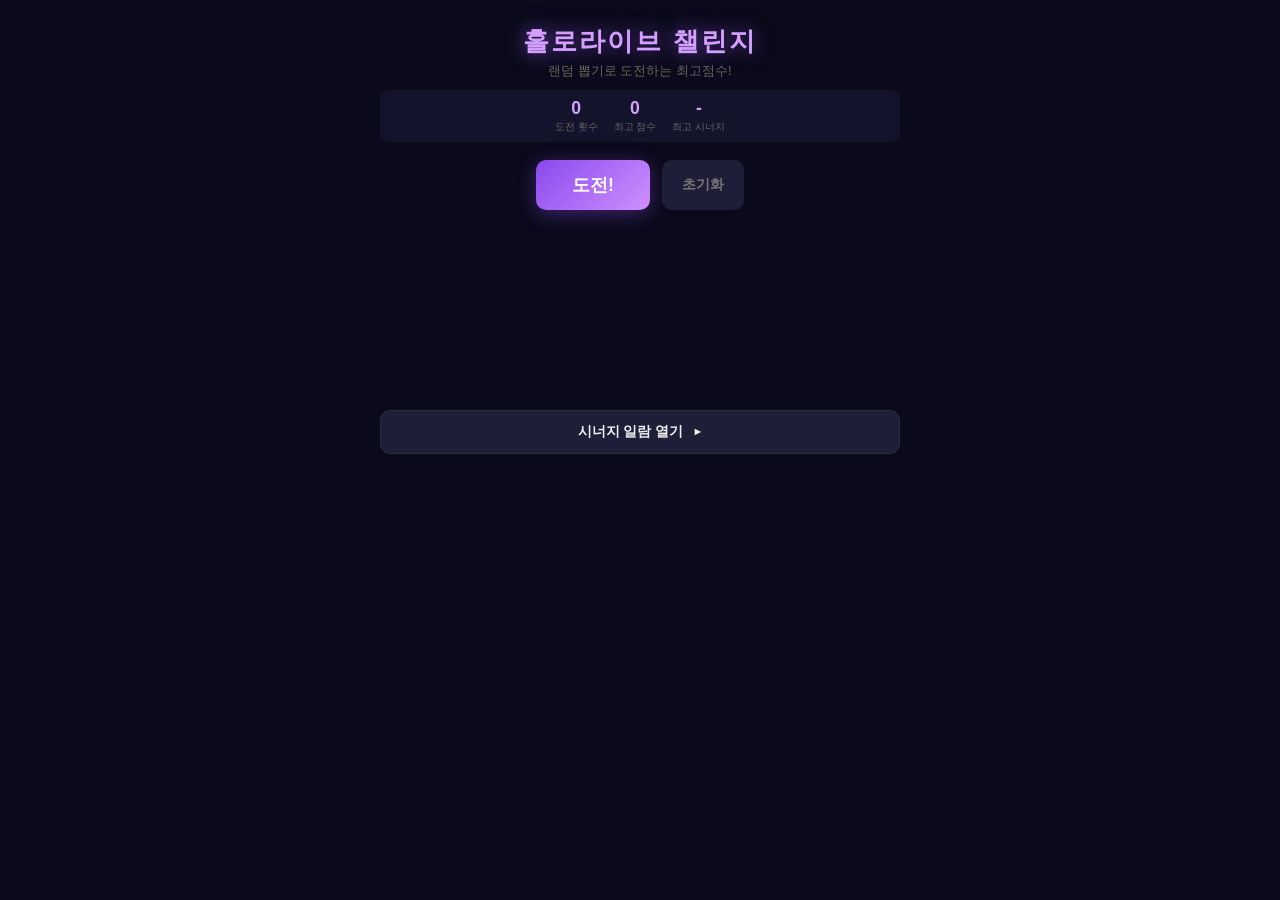
==== index.html @ f7a04aa8 "index.html 업데이트" ====
<!DOCTYPE html>
<html lang="ko">
<head>
  <meta charset="UTF-8">
  <meta name="viewport" content="width=device-width, initial-scale=1.0">
  <title>홀로라이브 챌린지</title>
  <style>
    :root {
      --bg: #0a0a1a;
      --panel: #13132b;
      --accent: #7b5ea7;
      --gold: #ffd700;
      --text: #eee;
      --gen0: #ffd700;
      --gen1: #ff6b9d;
      --gamers: #5dcc6a;
      --gen2: #66ccff;
      --gen3: #cc99ff;
      --gen4: #ffaa44;
      --gen5: #87ceeb;
      --gen6: #ff6b9d;
      --regloss: #4dd9ff;
      --flowglow: #ffaa33;
      
      /* EN 테마 컬러 */
      --en_myth: #a0a0d0;
      --en_promise: #f0e68c;
      --en_advent: #9370db;
      --en_justice: #ff7f50;

      /* ID 테마 컬러 */
      --id_gen1: #ff4d4d;
      --id_gen2: #4da6ff;
      --id_gen3: #4dff4d;
    }

    * {
      box-sizing: border-box;
      margin: 0;
      padding: 0;
    }

    body {
      background: var(--bg);
      color: var(--text);
      font-family: 'Segoe UI', sans-serif;
      min-height: 100vh;
      display: flex;
      flex-direction: column;
      align-items: center;
      padding: 0 0 40px;
    }

    header {
      width: 100%;
      max-width: 520px;
      text-align: center;
      padding: 24px 16px 10px;
    }

    header h1 {
      font-size: 1.6rem;
      color: #d4a0ff;
      text-shadow: 0 0 20px #a05fff99;
      letter-spacing: 2px;
    }

    header p {
      font-size: 0.8rem;
      color: #666;
      margin-top: 4px;
    }

    .record-bar {
      display: flex;
      gap: 16px;
      justify-content: center;
      flex-wrap: wrap;
      padding: 8px 16px;
      background: var(--panel);
      border-radius: 10px;
      margin: 0 16px 18px;
      width: 100%;
      max-width: 520px;
    }

    .rec { text-align: center; }
    .rec .v { font-size: 1.1rem; font-weight: 700; color: #d4a0ff; }
    .rec .l { font-size: 0.65rem; color: #666; margin-top: 1px; }

    .btn-area {
      display: flex;
      gap: 12px;
      margin-bottom: 20px;
    }

    button {
      border: none;
      border-radius: 10px;
      cursor: pointer;
      font-weight: 700;
      transition: filter 0.15s, transform 0.1s;
    }

    button:hover { filter: brightness(1.2); }
    button:active { transform: scale(0.96); }

    .btn-challenge {
      background: linear-gradient(135deg, #8a4aee, #d090ff);
      color: #fff;
      font-size: 1.1rem;
      padding: 13px 36px;
      box-shadow: 0 4px 20px #8a4aee66;
    }

    .btn-reset {
      background: #1e1e38;
      color: #777;
      font-size: 0.85rem;
      padding: 13px 20px;
    }

    .btn-challenge:disabled { filter: grayscale(0.6); cursor: not-allowed; }

    #cards {
      display: flex;
      gap: 10px;
      justify-content: center;
      flex-wrap: wrap;
      min-height: 160px;
      margin: 0 12px 20px;
      width: 100%;
      max-width: 520px;
    }

    .card {
      width: 88px;
      border-radius: 12px;
      overflow: hidden;
      text-align: center;
      background: var(--panel);
      border: 2px solid #2a2a4a;
      animation: popIn 0.3s cubic-bezier(0.34, 1.56, 0.64, 1) both;
    }

    @keyframes popIn {
      from { transform: scale(0.3) rotate(-15deg); opacity: 0; }
      to { transform: scale(1); opacity: 1; }
    }

    .card .c-rar {
      font-size: 0.55rem;
      font-weight: 700;
      padding: 4px 0 0;
      letter-spacing: 1px;
    }

    .card .c-icon {
      font-size: 2.4rem;
      padding: 6px 0 2px;
      display: block;
    }

    .card .c-name {
      font-size: 0.58rem;
      padding: 2px 4px 8px;
      line-height: 1.3;
      color: #ccc;
      word-break: keep-all;
    }

    .c-grad {
      font-size: 0.48rem;
      color: #888;
      background: #222;
      border-radius: 3px;
      padding: 1px 4px;
      margin: 0 4px 2px;
      display: inline-block;
      letter-spacing: 0.5px;
    }

    .card.graduated { opacity: 0.75; filter: saturate(0.5); }

    /* 기수별 카드 색상 */
    .card.gen0 { border-color: #ffd700; background: #1e1400; box-shadow: 0 0 14px #ffd70055; }
    .card.gen0 .c-rar { color: var(--gen0); }
    .card.gen1 { border-color: #ff6b9d; }
    .card.gen1 .c-rar { color: var(--gen1); }
    .card.gamers { border-color: #5dcc6a; background: #0d1a0d; }
    .card.gamers .c-rar { color: var(--gamers); }
    .card.gen2 { border-color: #3a6a8a; }
    .card.gen2 .c-rar { color: var(--gen2); }
    .card.gen3 { border-color: #7a3aaa; background: #180d2a; }
    .card.gen3 .c-rar { color: var(--gen3); }
    .card.gen4 { border-color: #cc7722; }
    .card.gen4 .c-rar { color: var(--gen4); }
    .card.gen5 { border-color: #4488aa; }
    .card.gen5 .c-rar { color: var(--gen5); }
    .card.gen6 { border-color: #cc3366; background: #1a0010; box-shadow: 0 0 14px #cc336655; }
    .card.gen6 .c-rar { color: #ff80aa; }
    .card.regloss { border-color: #4dd9ff; background: #001a22; box-shadow: 0 0 14px #4dd9ff44; }
    .card.regloss .c-rar { color: var(--regloss); }
    .card.flowglow { border-color: #ffaa33; background: #1e1200; box-shadow: 0 0 14px #ffaa3344; }
    .card.flowglow .c-rar { color: var(--flowglow); }

    .card.en_myth { border-color: var(--en_myth); background: #151525; box-shadow: 0 0 14px #a0a0d044; }
    .card.en_myth .c-rar { color: var(--en_myth); }
    .card.en_promise { border-color: var(--en_promise); background: #202010; box-shadow: 0 0 14px #f0e68c44; }
    .card.en_promise .c-rar { color: var(--en_promise); }
    .card.en_advent { border-color: var(--en_advent); background: #1a0a2a; box-shadow: 0 0 14px #9370db44; }
    .card.en_advent .c-rar { color: var(--en_advent); }
    .card.en_justice { border-color: var(--en_justice); background: #2a1005; box-shadow: 0 0 14px #ff7f5044; }
    .card.en_justice .c-rar { color: var(--en_justice); }

    .card.id_gen1 { border-color: var(--id_gen1); background: #1a0505; box-shadow: 0 0 14px #ff4d4d44; }
    .card.id_gen1 .c-rar { color: var(--id_gen1); }
    .card.id_gen2 { border-color: var(--id_gen2); background: #05101a; box-shadow: 0 0 14px #4da6ff44; }
    .card.id_gen2 .c-rar { color: var(--id_gen2); }
    .card.id_gen3 { border-color: var(--id_gen3); background: #051a05; box-shadow: 0 0 14px #4dff4d44; }
    .card.id_gen3 .c-rar { color: var(--id_gen3); }

    #result-panel {
      width: 100%;
      max-width: 520px;
      margin: 0 12px 20px;
      display: none;
    }

    .score-box {
      background: var(--panel);
      border-radius: 12px;
      padding: 14px 20px;
      display: flex;
      align-items: center;
      justify-content: space-between;
      margin-bottom: 10px;
    }

    .score-box .s-left .s-label { font-size: 0.75rem; color: #888; }
    .score-box .s-left .s-val { font-size: 2rem; font-weight: 700; color: var(--gold); }
    .score-box .s-right { font-size: 0.8rem; color: #666; text-align: right; line-height: 1.6; }

    .syn-achieved { margin-bottom: 6px; }
    .syn-achieved-title { font-size: 0.72rem; color: #888; margin-bottom: 6px; padding-left: 2px; }
    
    .syn-chip {
      display: inline-flex;
      align-items: center;
      gap: 6px;
      background: linear-gradient(135deg, #2a1545, #0d2040);
      border: 1px solid #6a4a9a;
      border-radius: 8px;
      padding: 6px 12px;
      margin: 3px;
      font-size: 0.8rem;
      animation: fadeIn 0.4s ease both;
    }

    /* 티어별 칩 효과 추가 */
    .syn-chip.gold { border-color: var(--gold); box-shadow: 0 0 8px #ffd70033; }
    .syn-chip.region { border-color: #4dd9ff; background: linear-gradient(135deg, #0d2b40, #15456b); }
    
    .syn-chip.platinum {
      border-color: #e5e4e2;
      background: linear-gradient(135deg, #222, #444);
      box-shadow: 0 0 8px #e5e4e266;
      color: #fff;
    }
    
    .syn-chip.diamond {
      border-color: #00ffff;
      background: linear-gradient(135deg, #002244, #005577);
      box-shadow: 0 0 10px #00ffff88;
      color: #ccffff;
    }

    /* 🔥 잭팟 이펙트 (기수 완성 & 5인 유닛 전용) 🔥 */
    .syn-chip.jackpot { 
      background: linear-gradient(90deg, #ff0000, #ff7f00, #ffff00, #00ff00, #0000ff, #4b0082, #9400d3);
      background-size: 400% 400%;
      animation: rainbowGlow 2.5s linear infinite, popIn 0.5s cubic-bezier(0.34, 1.56, 0.64, 1);
      border: 2px solid #fff;
      color: #fff;
      font-weight: 900;
      box-shadow: 0 0 15px #ffffffaa, inset 0 0 10px #ffffffaa;
      text-shadow: 0 0 5px #000;
      transform: scale(1.05);
    }
    @keyframes rainbowGlow {
      0%{background-position:0% 50%}
      50%{background-position:100% 50%}
      100%{background-position:0% 50%}
    }

    /* 히든 시너지 이펙트 */
    .syn-chip.hidden { border-color: #ffffff; background: linear-gradient(135deg, #222, #555); box-shadow: 0 0 12px #ffffffaa; color: #fff; }
    
    .syn-chip .sc-pts { color: var(--gold); font-weight: 700; margin-left: 4px; }
    .syn-chip.hidden .sc-pts { color: #fff; text-shadow: 0 0 4px #fff; }
    .syn-chip.platinum .sc-pts { color: #e5e4e2; }
    .syn-chip.diamond .sc-pts { color: #00ffff; }
    .syn-chip.jackpot .sc-pts { color: #ffd700; text-shadow: 0 0 5px #000; }
    
    .syn-chip .sc-members { font-size: 0.75rem; letter-spacing: 2px; margin-left: 4px; border-left: 1px solid #ffffff44; padding-left: 8px;}

    .no-syn { font-size: 0.8rem; color: #555; padding: 10px 2px; font-style: italic; }

    #syn-table-section { width: 100%; max-width: 520px; margin: 0 12px; }
    
    .toggle-btn {
      display: flex;
      align-items: center;
      justify-content: center;
      gap: 8px;
      background: #1e1e38;
      color: #eee;
      padding: 12px 16px;
      border-radius: 10px;
      font-size: 0.85rem;
      font-weight: bold;
      cursor: pointer;
      margin: 0 auto 12px;
      width: 100%;
      border: 1px solid #2a2a4a;
      transition: all 0.2s;
      user-select: none;
    }
    .toggle-btn:hover { background: #2a2a4a; border-color: #4a4a6a; }
    .toggle-icon { font-size: 0.7rem; transition: transform 0.2s; }
    .toggle-icon.closed { transform: rotate(-90deg); }
    
    #syn-table {
      display: none;
      animation: fadeIn 0.3s ease;
    }

    .syn-row {
      display: flex;
      align-items: center;
      gap: 8px;
      background: var(--panel);
      border-radius: 8px;
      padding: 7px 10px;
      margin-bottom: 4px;
      border: 1px solid #1e1e38;
    }

    .syn-row .sr-name { flex: 1; font-size: 0.78rem; font-weight: 600; color: #c9a0ff; }
    .syn-row .sr-members { font-size: 0.65rem; color: #666; flex: 2; }
    .syn-row .sr-pts { font-size: 0.78rem; color: var(--gold); min-width: 50px; text-align: right; }
    .syn-row .sr-cnt { font-size: 0.65rem; color: #555; min-width: 30px; text-align: center; }
    .group-label { font-size: 0.68rem; color: #444; margin: 10px 0 4px; padding-left: 2px; }
  </style>
</head>
<body>

  <header>
    <h1>홀로라이브 챌린지</h1>
    <p>랜덤 뽑기로 도전하는 최고점수!</p>
  </header>

  <div class="record-bar">
    <div class="rec"><div class="v" id="try-count">0</div><div class="l">도전 횟수</div></div>
    <div class="rec"><div class="v" id="best-score">0</div><div class="l">최고 점수</div></div>
    <div class="rec"><div class="v" id="best-syn">-</div><div class="l">최고 시너지</div></div>
  </div>

  <div class="btn-area">
    <button class="btn-challenge" id="btn-challenge" onclick="doChallenge()">도전!</button>
    <button class="btn-reset" onclick="doReset()">초기화</button>
  </div>

  <div id="cards"></div>

  <div id="result-panel">
    <div class="score-box">
      <div class="s-left">
        <div class="s-label">이번 점수</div>
        <div class="s-val" id="cur-score">0</div>
      </div>
      <div class="s-right" id="score-comment"></div>
    </div>
    <div class="syn-achieved">
      <div class="syn-achieved-title">✨ 달성한 시너지</div>
      <div id="syn-chips"></div>
    </div>
  </div>

  <div id="syn-table-section">
    <div class="toggle-btn" onclick="toggleTable()">
      <span id="syn-toggle-text">시너지 일람 열기</span>
      <span class="toggle-icon closed" id="syn-toggle-icon">▼</span>
    </div>
    <div id="syn-table"></div>
  </div>

  <script>
    const TALENTS = [
      // JP 0
      { id: "sora", name_kr: "토키노 소라", gens: [0], active: true, icon: "🌟" },
      { id: "roboco", name_kr: "로보코", gens: [0], active: true, icon: "🤖" },
      { id: "azki", name_kr: "아즈키", gens: [0], active: true, icon: "🎵" },
      { id: "miko", name_kr: "사쿠라 미코", gens: [0], active: true, icon: "🌸" },
      { id: "suisei", name_kr: "호시마치 스이세이", gens: [0], active: true, icon: "☄️" },

      // JP 1
      { id: "mel", name_kr: "요조라 멜", gens: [1], active: true, graduated: true, icon: "🦇" },
      { id: "aki", name_kr: "아키 로젠탈", gens: [1], active: true, icon: "🌺" },
      { id: "haato", name_kr: "아카이 하아토", gens: [1], active: true, icon: "❤️" },
      { id: "fubuki", name_kr: "시라카미 후부키", gens: [1, "gamers"], active: true, icon: "🦊" },
      { id: "matsuri", name_kr: "나츠이로 마츠리", gens: [1], active: true, icon: "🎆" },

      // JP GAMERS
      { id: "mio", name_kr: "오오카미 미오", gens: ["gamers"], active: true, icon: "🐺" },
      { id: "okayu", name_kr: "네코마타 오카유", gens: ["gamers"], active: true, icon: "🐱" },
      { id: "korone", name_kr: "이누가미 코로네", gens: ["gamers"], active: true, icon: "🐶" },

      // JP 2
      { id: "aqua", name_kr: "미나토 아쿠아", gens: [2], active: true, graduated: true, icon: "💧" },
      { id: "shion", name_kr: "무라사키 시온", gens: [2], active: true, graduated: true, icon: "🔮" },
      { id: "ayame", name_kr: "나키리 아야메", gens: [2], active: true, icon: "👹" },
      { id: "choco", name_kr: "유즈키 초코", gens: [2], active: true, icon: "🍫" },
      { id: "subaru", name_kr: "오오조라 스바루", gens: [2], active: true, icon: "🦆" },

      // JP 3
      { id: "pekora", name_kr: "우사다 페코라", gens: [3], active: true, icon: "🐰" },
      { id: "flare", name_kr: "시라누이 플레어", gens: [3], active: true, icon: "🔥" },
      { id: "noel", name_kr: "시로가네 노엘", gens: [3], active: true, icon: "⚔️" },
      { id: "marine", name_kr: "호쇼 마린", gens: [3], active: true, icon: "⚓" },
      { id: "rushia", name_kr: "우루하 루시아", gens: [3], active: true, graduated: true, icon: "🦋" },

      // JP 4
      { id: "kanata", name_kr: "아마네 카나타", gens: [4], active: true, graduated: true, icon: "😇" },
      { id: "watame", name_kr: "츠노마키 와타메", gens: [4], active: true, icon: "🐑" },
      { id: "towa", name_kr: "토코야미 토와", gens: [4], active: true, icon: "😈" },
      { id: "luna", name_kr: "히메모리 루나", gens: [4], active: true, icon: "🌙" },
      { id: "coco", name_kr: "키류 코코", gens: [4], active: true, graduated: true, icon: "🐉" },

      // JP 5
      { id: "lamy", name_kr: "유키하나 라미", gens: [5], active: true, icon: "❄️" },
      { id: "nene", name_kr: "모모스즈 네네", gens: [5], active: true, icon: "🌸" },
      { id: "botan", name_kr: "시시로 보탄", gens: [5], active: true, icon: "🦁" },
      { id: "polka", name_kr: "오마루 폴카", gens: [5], active: true, icon: "🎪" },
      { id: "aloe", name_kr: "마노 알로에", gens: [5], active: true, graduated: true, icon: "👾" },

      // JP holoX
      { id: "laplus", name_kr: "라프라스 다크니스", gens: ["holoX"], active: true, icon: "⚡" },
      { id: "lui", name_kr: "타카네 루이", gens: ["holoX"], active: true, icon: "🦅" },
      { id: "koyori", name_kr: "하쿠이 코요리", gens: ["holoX"], active: true, icon: "🧪" },
      { id: "iroha", name_kr: "카자마 이로하", gens: ["holoX"], active: true, icon: "🌿" },
      { id: "chloe", name_kr: "사카마타 클로에", gens: ["holoX"], active: true, graduated: true, icon: "🦭" },

      // DEV_IS Regloss
      { id: "ao", name_kr: "히오도시 아오", gens: ["regloss"], active: true, graduated: true, icon: "🖊️" },
      { id: "kanade", name_kr: "오토노세 카나데", gens: ["regloss"], active: true, icon: "🎹" },
      { id: "ririka", name_kr: "이치조 리리카", gens: ["regloss"], active: true, icon: "🌆" },
      { id: "raden", name_kr: "주우후테이 라덴", gens: ["regloss"], active: true, icon: "⛩️" },
      { id: "hajime", name_kr: "토도로키 하지메", gens: ["regloss"], active: true, icon: "⚡" },

      // DEV_IS FLOWGLOW
      { id: "riona", name_kr: "이사키 리오나", gens: ["flowglow"], active: true, icon: "🎤" },
      { id: "niko", name_kr: "코가네이 니코", gens: ["flowglow"], active: true, icon: "🐯" },
      { id: "su", name_kr: "미즈미야 스우", gens: ["flowglow"], active: true, icon: "🌀" },
      { id: "chihaya", name_kr: "린도 치하야", gens: ["flowglow"], active: true, icon: "🌸" },
      { id: "vivi", name_kr: "키키라라 비비", gens: ["flowglow"], active: true, icon: "✨" },

      // EN
      { id: "calli", name_kr: "모리 칼리오페", gens: ["en_myth"], active: true, icon: "💀" },
      { id: "kiara", name_kr: "타카나시 키아라", gens: ["en_myth"], active: true, icon: "🐔" },
      { id: "ina", name_kr: "니노마에 이나니스", gens: ["en_myth"], active: true, icon: "🐙" },
      { id: "gura", name_kr: "가우르 구라", gens: ["en_myth"], active: true, graduated: true, icon: "🦈" },
      { id: "amelia", name_kr: "왓슨 아멜리아", gens: ["en_myth"], active: true, graduated: true, icon: "🔎" },

      // EN PROMISE
      { id: "irys", name_kr: "아이리스", gens: ["en_promise"], active: true, icon: "💎" },
      { id: "sana", name_kr: "츠쿠모 사나", gens: ["en_promise"], active: true, graduated: true, icon: "🪐" },
      { id: "fauna", name_kr: "세레스 파우나", gens: ["en_promise"], active: true, graduated: true, icon: "🌿" },
      { id: "kronii", name_kr: "오로 크로니", gens: ["en_promise"], active: true, icon: "⏳" },
      { id: "mumei", name_kr: "나나시 무메이", gens: ["en_promise"], active: true, graduated: true, icon: "🪶" },
      { id: "baelz", name_kr: "하코스 벨즈", gens: ["en_promise"], active: true, icon: "🎲" },

      // EN ADVENT
      { id: "shiori", name_kr: "시오리 노벨라", gens: ["en_advent"], active: true, icon: "👁️" },
      { id: "bijou", name_kr: "코세키 비쥬", gens: ["en_advent"], active: true, icon: "🗿" },
      { id: "nerissa", name_kr: "네리사 레이븐크로프트", gens: ["en_advent"], active: true, icon: "🎼" },
      { id: "fuwawa", name_kr: "후와와 어비스가드", gens: ["en_advent"], active: true, icon: "🩵" },
      { id: "mococo", name_kr: "모코코 어비스가드", gens: ["en_advent"], active: true, icon: "🩷" },

      // EN JUSTICE
      { id: "elizabeth", name_kr: "엘리자베스 로즈", gens: ["en_justice"], active: true, icon: "🩸" },
      { id: "gigi", name_kr: "지지 무린", gens: ["en_justice"], active: true, icon: "👊" },
      { id: "cecilia", name_kr: "세실리아 이머그린", gens: ["en_justice"], active: true, icon: "🎻" },
      { id: "raora", name_kr: "라오라 판테라", gens: ["en_justice"], active: true, icon: "🐾" },

      // ID 
      { id: "risu", name_kr: "아윤다 리스", gens: ["id_gen1"], active: true, icon: "🐿️" },
      { id: "moona", name_kr: "무나 호시노바", gens: ["id_gen1"], active: true, icon: "🔮" },
      { id: "iofi", name_kr: "아이라니 이오피프틴", gens: ["id_gen1"], active: true, icon: "🎨" },
      { id: "ollie", name_kr: "쿠레이지 올리", gens: ["id_gen2"], active: true, icon: "🧟‍♀️" },
      { id: "anya", name_kr: "아냐 멜핏사", gens: ["id_gen2"], active: true, icon: "🍂" },
      { id: "reine", name_kr: "파볼리아 레이네", gens: ["id_gen2"], active: true, icon: "🦚" },
      { id: "zeta", name_kr: "베스티아 제타", gens: ["id_gen3"], active: true, icon: "🕵️‍♀️" },
      { id: "kaela", name_kr: "카엘라 코발스키아", gens: ["id_gen3"], active: true, icon: "🔨" },
      { id: "kobo", name_kr: "코보 카나에루", gens: ["id_gen3"], active: true, icon: "☔" }
    ];

    const SYNERGIES = [
      // 국가별 시너지 (Region) - 발동 확률이 높아 점수 하향
      { id: "syn_reg_jp", name: "JP의 결속", type: "region", required_region: "JP", count: 4, score: 200 },
      { id: "syn_reg_en", name: "EN의 모임", type: "region", required_region: "EN", count: 3, score: 300 },
      { id: "syn_reg_id", name: "ID의 유대", type: "region", required_region: "ID", count: 2, score: 300 },

      // JP 기수 시너지 (확률 비례 점수 대폭 상향)
      { id: "syn_gen0_3", name: "0기생 모임", type: "gen", required_gen: 0, count: 3, score: 1500 },
      { id: "syn_gen0_4", name: "0기생 집결", type: "gen", required_gen: 0, count: 4, score: 15000 },
      { id: "syn_gen0_5", name: "0기생 완성", type: "gen", required_gen: 0, count: 5, score: 999999, jackpot: true },
      { id: "syn_gen1_3", name: "1기생 모임", type: "gen", required_gen: 1, count: 3, score: 1500 },
      { id: "syn_gen1_4", name: "1기생 집결", type: "gen", required_gen: 1, count: 4, score: 15000 },
      { id: "syn_gen1_5", name: "1기생 완성", type: "gen", required_gen: 1, count: 5, score: 999999, jackpot: true },
      { id: "syn_gen2_3", name: "2기생 모임", type: "gen", required_gen: 2, count: 3, score: 1500 },
      { id: "syn_gen2_4", name: "2기생 집결", type: "gen", required_gen: 2, count: 4, score: 15000 },
      { id: "syn_gen2_5", name: "2기생 완성", type: "gen", required_gen: 2, count: 5, score: 999999, jackpot: true },
      { id: "syn_gen3_3", name: "Fantasy 모임", type: "gen", required_gen: 3, count: 3, score: 1500 },
      { id: "syn_gen3_4", name: "Fantasy 집결", type: "gen", required_gen: 3, count: 4, score: 15000 },
      { id: "syn_gen3_5", name: "Fantasy 완성", type: "gen", required_gen: 3, count: 5, score: 999999, jackpot: true },
      { id: "syn_gen4_3", name: "holoForce 모임", type: "gen", required_gen: 4, count: 3, score: 1500 },
      { id: "syn_gen4_4", name: "holoForce 집결", type: "gen", required_gen: 4, count: 4, score: 15000 },
      { id: "syn_gen4_5", name: "holoForce 완성", type: "gen", required_gen: 4, count: 5, score: 999999, jackpot: true },
      { id: "syn_gen5_3", name: "5기생 모임", type: "gen", required_gen: 5, count: 3, score: 1500 },
      { id: "syn_gen5_4", name: "5기생 집결", type: "gen", required_gen: 5, count: 4, score: 15000 },
      { id: "syn_gen5_5", name: "5기생 완성", type: "gen", required_gen: 5, count: 5, score: 999999, jackpot: true },
      { id: "syn_gen6_3", name: "holoX 모임", type: "gen", required_gen: "holoX", count: 3, score: 1500 },
      { id: "syn_gen6_4", name: "holoX 집결", type: "gen", required_gen: "holoX", count: 4, score: 15000 },
      { id: "syn_gen6_5", name: "holoX 완성", type: "gen", required_gen: "holoX", count: 5, score: 999999, jackpot: true },
      { id: "syn_gamers_3", name: "GAMERS 집결 🎮", type: "gen", required_gen: "gamers", count: 3, score: 2000 },
      { id: "syn_gamers_4", name: "GAMERS 완성 🎮", type: "gen", required_gen: "gamers", count: 4, score: 77777, jackpot: true },
      
      // DEV_IS 기수 시너지
      { id: "syn_regloss_3", name: "ReGLOSS 모임 🎹", type: "gen", required_gen: "regloss", count: 3, score: 1500 },
      { id: "syn_regloss_4", name: "ReGLOSS 집결 🎹", type: "gen", required_gen: "regloss", count: 4, score: 15000 },
      { id: "syn_regloss_5", name: "ReGLOSS 완성 🎹", type: "gen", required_gen: "regloss", count: 5, score: 999999, jackpot: true },
      { id: "syn_flowglow_3", name: "FLOWGLOW 모임 🎤", type: "gen", required_gen: "flowglow", count: 3, score: 1500 },
      { id: "syn_flowglow_4", name: "FLOWGLOW 집결 🎤", type: "gen", required_gen: "flowglow", count: 4, score: 15000 },
      { id: "syn_flowglow_5", name: "FLOWGLOW 완성 🎤", type: "gen", required_gen: "flowglow", count: 5, score: 999999, jackpot: true },

      // EN 기수 시너지
      { id: "syn_en_myth_3", name: "Myth 모임 🔎", type: "gen", required_gen: "en_myth", count: 3, score: 1500 },
      { id: "syn_en_myth_4", name: "Myth 집결 🔎", type: "gen", required_gen: "en_myth", count: 4, score: 15000 },
      { id: "syn_en_myth_5", name: "Myth 완성 🔎", type: "gen", required_gen: "en_myth", count: 5, score: 999999, jackpot: true },
      { id: "syn_en_promise_3", name: "Promise 모임 💎", type: "gen", required_gen: "en_promise", count: 3, score: 1500 },
      { id: "syn_en_promise_4", name: "Promise 집결 💎", type: "gen", required_gen: "en_promise", count: 4, score: 15000 },
      { id: "syn_en_promise_5", name: "Promise 완성 💎", type: "gen", required_gen: "en_promise", count: 5, score: 999999, jackpot: true },
      { id: "syn_en_advent_3", name: "Advent 모임 ⛓️", type: "gen", required_gen: "en_advent", count: 3, score: 1500 },
      { id: "syn_en_advent_4", name: "Advent 집결 ⛓️", type: "gen", required_gen: "en_advent", count: 4, score: 15000 },
      { id: "syn_en_advent_5", name: "Advent 완성 ⛓️", type: "gen", required_gen: "en_advent", count: 5, score: 999999, jackpot: true },
      { id: "syn_en_justice_3", name: "Justice 집결 ⚖️", type: "gen", required_gen: "en_justice", count: 3, score: 2000 },
      { id: "syn_en_justice_4", name: "Justice 완성 ⚖️", type: "gen", required_gen: "en_justice", count: 4, score: 77777, jackpot: true },

      // ID 기수 시너지
      { id: "syn_id_gen1", name: "Area 15 완성 👽", type: "gen", required_gen: "id_gen1", count: 3, score: 33333, jackpot: true },
      { id: "syn_id_gen2", name: "Holoro 완성 🦚", type: "gen", required_gen: "id_gen2", count: 3, score: 33333, jackpot: true },
      { id: "syn_id_gen3", name: "HoloH3ro 완성 ☔", type: "gen", required_gen: "id_gen3", count: 3, score: 33333, jackpot: true },

      // === 유닛 및 페어 시너지 ===
      
      // JP 페어 (2인)
      { id: "syn_소라로보", name: "소라로보 👾", type: "unit", req_members: ["sora", "roboco"], count: 2, score: 600 },
      { id: "syn_SorAZ", name: "SorAZ 🌟🎵", type: "unit", req_members: ["sora", "azki"], count: 2, score: 600 },
      { id: "syn_소라스이", name: "소라스이 🌟☄️", type: "unit", req_members: ["sora", "suisei"], count: 2, score: 650 },
      { id: "syn_미코멧", name: "미코멧 ☄️🌸", type: "unit", req_members: ["miko", "suisei"], count: 2, score: 700 },
      { id: "syn_금발트윈테일", name: "금발 트윈테일 🍎❤️", type: "unit", req_members: ["aki", "haato"], count: 2, score: 550 },
      { id: "syn_나츠이로후부키", name: "나츠이로 후부키 🎆🦊", type: "unit", req_members: ["matsuri", "fubuki"], count: 2, score: 600 },
      { id: "syn_오카코로", name: "오카코로 🐱🐶", type: "unit", req_members: ["okayu", "korone"], count: 2, score: 700 },
      { id: "syn_후부미오", name: "후부미오 🦊🐺", type: "unit", req_members: ["fubuki", "mio"], count: 2, score: 600 },
      { id: "syn_스바미오", name: "스바미오 🦆🐺", type: "unit", req_members: ["subaru", "mio"], count: 2, score: 600 },
      { id: "syn_아쿠시오", name: "아쿠시오 💧🔮", type: "unit", req_members: ["aqua", "shion"], count: 2, score: 650 },
      { id: "syn_페코마리", name: "페코마리 🐰⚓", type: "unit", req_members: ["pekora", "marine"], count: 2, score: 650 },
      { id: "syn_노에후레", name: "노에후레 ⚔️🔥", type: "unit", req_members: ["noel", "flare"], count: 2, score: 650 },
      { id: "syn_페코미코", name: "페코미코 🐰🌸", type: "unit", req_members: ["pekora", "miko"], count: 2, score: 600 },
      { id: "syn_카나코코", name: "카나코코 😇🐉", type: "unit", req_members: ["kanata", "coco"], count: 2, score: 700 },
      { id: "syn_토와스이", name: "토와스이 😈☄️", type: "unit", req_members: ["towa", "suisei"], count: 2, score: 600 },
      { id: "syn_이카로스", name: "이카로스 😈🦆", type: "unit", req_members: ["towa", "subaru"], count: 2, score: 600 },
      { id: "syn_시시라미", name: "시시라미 🦁❄️", type: "unit", req_members: ["botan", "lamy"], count: 2, score: 650 },
      { id: "syn_폴네네", name: "포네네 🎪🌸", type: "unit", req_members: ["polka", "nene"], count: 2, score: 600 },
      { id: "syn_야마다엄마", name: "총수와 엄마 ⚡🦅", type: "unit", req_members: ["laplus", "lui"], count: 2, score: 600 },
      { id: "syn_코요쿠로", name: "코요쿠로 🧪🦭", type: "unit", req_members: ["koyori", "chloe"], count: 2, score: 650 },
      { id: "syn_이로코요", name: "이로코요 🌿🧪", type: "unit", req_members: ["iroha", "koyori"], count: 2, score: 600 },
      { id: "syn_마리노에", name: "마리노에 ⚓⚔️", type: "unit", req_members: ["marine", "noel"], count: 2, score: 650 },
      { id: "syn_아야스바", name: "아야스바 👹🦆", type: "unit", req_members: ["ayame", "subaru"], count: 2, score: 600 },
      { id: "syn_와타보탄", name: "와타보탄 🐑🦁", type: "unit", req_members: ["watame", "botan"], count: 2, score: 650 },
      { id: "syn_시온마린", name: "시온마린 🔮⚓", type: "unit", req_members: ["shion", "marine"], count: 2, score: 600 },
      { id: "syn_카나라미", name: "카나라미 😇❄️", type: "unit", req_members: ["kanata", "lamy"], count: 2, score: 600 },
      { id: "syn_미코후레", name: "미코후레 🌸🔥", type: "unit", req_members: ["miko", "flare"], count: 2, score: 600 },
      { id: "syn_포루후레", name: "포루후레 🎪🔥", type: "unit", req_members: ["polka", "flare"], count: 2, score: 600 },
      { id: "syn_라프토와", name: "라프토와 ⚡😈", type: "unit", req_members: ["laplus", "towa"], count: 2, score: 650 },
      { id: "syn_루나마츠", name: "루나마츠 🌙🎆", type: "unit", req_members: ["luna", "matsuri"], count: 2, score: 600 },
      { id: "syn_카나루나", name: "카나루나 😇🌙", type: "unit", req_members: ["kanata", "luna"], count: 2, score: 600 },
      { id: "syn_토와쿠아", name: "토와쿠아 😈💧", type: "unit", req_members: ["towa", "aqua"], count: 2, score: 600 },
      { id: "syn_페코루시", name: "페코루시 🐰🦋", type: "unit", req_members: ["pekora", "rushia"], count: 2, score: 650 },
      { id: "syn_마리루시", name: "마리루시 ⚓🦋", type: "unit", req_members: ["marine", "rushia"], count: 2, score: 600 },
      { id: "syn_루이클로", name: "루이클로 🦅🦭", type: "unit", req_members: ["lui", "chloe"], count: 2, score: 600 },
      { id: "syn_야마이로", name: "야마이로 ⚡🌿", type: "unit", req_members: ["laplus", "iroha"], count: 2, score: 600 },
      { id: "syn_마리챠", name: "마리챠 ⚓❤️", type: "unit", req_members: ["marine", "haato"], count: 2, score: 650 },
      { id: "syn_스타마치", name: "스타마치 ☄️😇", type: "unit", req_members: ["suisei", "kanata"], count: 2, score: 650 },
      { id: "syn_스이코로", name: "스이코로 ☄️🐶", type: "unit", req_members: ["suisei", "korone"], count: 2, score: 600 },
      { id: "syn_아쿠스바", name: "아쿠스바 💧🦆", type: "unit", req_members: ["aqua", "subaru"], count: 2, score: 600 },
      { id: "syn_miKorone", name: "미코로네 🌸🐶", type: "unit", req_members: ["miko", "korone"], count: 2, score: 600 },
      { id: "syn_ChocoMel", name: "초코멜 🍫🦇", type: "unit", req_members: ["choco", "mel"], count: 2, score: 600 },
      { id: "syn_Festivaluna", name: "페스티발루나 🎆🌙", type: "unit", req_members: ["matsuri", "luna"], count: 2, score: 650 },
      { id: "syn_PeBot", name: "PEBOT 🐰🦁", type: "unit", req_members: ["pekora", "botan"], count: 2, score: 600 },
      { id: "syn_KanaTowa", name: "카나토와 😇😈", type: "unit", req_members: ["kanata", "towa"], count: 2, score: 600 },

      // DEV_IS (2인)
      { id: "syn_리리나데", name: "리리나데 🌆🎹", type: "unit", req_members: ["ririka", "kanade"], count: 2, score: 700 },
      { id: "syn_카나하지", name: "카나하지 🎹⚡", type: "unit", req_members: ["kanade", "hajime"], count: 2, score: 700 },
      { id: "syn_아오라덴", name: "아오라덴 🖊️⛩️", type: "unit", req_members: ["ao", "raden"], count: 2, score: 600 },
      { id: "syn_리오니코", name: "리오니코 🎤🐯", type: "unit", req_members: ["riona", "niko"], count: 2, score: 600 },
      { id: "syn_수비비", name: "스우비비 🌀✨", type: "unit", req_members: ["su", "vivi"], count: 2, score: 600 },
      { id: "syn_아오하지", name: "아오하지 🖊️⚡", type: "unit", req_members: ["ao", "hajime"], count: 2, score: 600 },

      // EN 및 크로스오버 페어 (2인)
      { id: "syn_타카모리", name: "타카모리 🐔💀", type: "unit", req_members: ["calli", "kiara"], count: 2, score: 650 },
      { id: "syn_아메사메", name: "아메사메 🔎🦈", type: "unit", req_members: ["amelia", "gura"], count: 2, score: 650 },
      { id: "syn_이나아메", name: "이나아메 🐙🔎", type: "unit", req_members: ["ina", "amelia"], count: 2, score: 600 },
      { id: "syn_BaeRyS", name: "BaeRyS 🎲💎", type: "unit", req_members: ["baelz", "irys"], count: 2, score: 650 },
      { id: "syn_크론메이", name: "크론메이 ⏳🪶", type: "unit", req_members: ["kronii", "mumei"], count: 2, score: 650 },
      { id: "syn_후와모코", name: "후와모코 🩵🩷", type: "unit", req_members: ["fuwawa", "mococo"], count: 2, score: 700 },
      { id: "syn_시오리사", name: "시오리사 👁️🎼", type: "unit", req_members: ["shiori", "nerissa"], count: 2, score: 600 },
      { id: "syn_비쥬리사", name: "비쥬리사 🗿🎼", type: "unit", req_members: ["bijou", "nerissa"], count: 2, score: 600 },
      { id: "syn_ERBGigi", name: "엘리자베스&지지 🩸👊", type: "unit", req_members: ["elizabeth", "gigi"], count: 2, score: 650 },
      { id: "syn_FauMei", name: "파우메이 🌿🪶", type: "unit", req_members: ["fauna", "mumei"], count: 2, score: 650 },
      { id: "syn_KroFauna", name: "크로파우 ⏳🌿", type: "unit", req_members: ["kronii", "fauna"], count: 2, score: 600 },
      { id: "syn_TimeTravelers", name: "시간여행자 🔎⏳", type: "unit", req_members: ["amelia", "kronii"], count: 2, score: 700 },
      { id: "syn_DeathSound", name: "죽음과 소리 💀🎼", type: "unit", req_members: ["calli", "nerissa"], count: 2, score: 650 },
      { id: "syn_BaeTowa", name: "카미오시 🎲😈", type: "unit", req_members: ["baelz", "towa"], count: 2, score: 700 },
      { id: "syn_CeciRao", name: "체치라오 🎻🐾", type: "unit", req_members: ["cecilia", "raora"], count: 2, score: 600 },
      { id: "syn_GigiRao", name: "지지라오 👊🐾", type: "unit", req_members: ["gigi", "raora"], count: 2, score: 600 },
      { id: "syn_SameTako", name: "사메타코 🦈🐙", type: "unit", req_members: ["gura", "ina"], count: 2, score: 600 },
      { id: "syn_BoneBros", name: "BoneBros 💀🪶", type: "unit", req_members: ["calli", "mumei"], count: 2, score: 650 },
      { id: "syn_GarlicShark", name: "마늘상어 🔮🦈", type: "unit", req_members: ["shion", "gura"], count: 2, score: 700 },
      { id: "syn_DeathComet", name: "DeathComet 💀☄️", type: "unit", req_members: ["calli", "suisei"], count: 2, score: 700 },
      { id: "syn_KoboJou", name: "돌과 물 🗿☔", type: "unit", req_members: ["bijou", "kobo"], count: 2, score: 650 },
      { id: "syn_하아코코", name: "EN 0기생 ❤️🐉", type: "unit", req_members: ["haato", "coco"], count: 2, score: 700 },
      { id: "syn_아키무나", name: "로제타이 🌺🔮", type: "unit", req_members: ["aki", "moona"], count: 2, score: 650 },
      { id: "syn_페코무나", name: "페코무나 🐰🔮", type: "unit", req_members: ["pekora", "moona"], count: 2, score: 750 },
      { id: "syn_코보키아라", name: "엄마와 딸 🐔☔", type: "unit", req_members: ["kiara", "kobo"], count: 2, score: 650 },

      // 다인큐/대형 유닛 (3인 이상) - 극악 확률 반영 점수 떡상
      { id: "syn_만지구미", name: "만지구미 💧🔮👹", type: "unit", req_members: ["aqua", "shion", "ayame"], count: 3, score: 5000 },
      { id: "syn_Startend", name: "Startend ☄️💧😈", type: "unit", req_members: ["suisei", "aqua", "towa"], count: 3, score: 5000 },
      { id: "syn_아야후부미", name: "아야후부미 👹🦊🐺", type: "unit", req_members: ["ayame", "fubuki", "mio"], count: 3, score: 5000 },
      { id: "syn_스바초코루나", name: "스바초코루나 🦆🍫🌙", type: "unit", req_members: ["subaru", "choco", "luna"], count: 3, score: 5000 },
      { id: "syn_바카타레", name: "바카타레 공도 🦊🔥🐑", type: "unit", req_members: ["fubuki", "flare", "watame"], count: 3, score: 5000 },
      { id: "syn_NegiU", name: "NEGI☆U 💧🦆🌸", type: "unit", req_members: ["aqua", "subaru", "nene"], count: 3, score: 5000 },
      { id: "syn_FubuMikoMet", name: "후부미코멧 🦊🌸☄️", type: "unit", req_members: ["fubuki", "miko", "suisei"], count: 3, score: 5000 },
      { id: "syn_MioMikoSuba", name: "미오미코스바 🐺🌸🦆", type: "unit", req_members: ["mio", "miko", "subaru"], count: 3, score: 5000 },
      { id: "syn_CHADCAST", name: "CHADCAST 💀💎🎲", type: "unit", req_members: ["calli", "irys", "baelz"], count: 3, score: 5000 },
      { id: "syn_Doggos", name: "멍멍이 연합 🐶🩵🩷", type: "unit", req_members: ["korone", "fuwawa", "mococo"], count: 3, score: 5000 },
      
      { id: "syn_FAMS", name: "FAMS 🦊👹🐺🦆", type: "unit", req_members: ["fubuki", "ayame", "mio", "subaru"], count: 4, score: 50000 },
      { id: "syn_SubaChocoLunaTan", name: "스바초코루나탄 🦆🍫🌙🦁", type: "unit", req_members: ["subaru", "choco", "luna", "botan"], count: 4, score: 50000 },
      { id: "syn_UMISEA", name: "UMISEA 🌊", type: "unit", req_members: ["aqua", "marine", "ina", "gura", "chloe"], count: 4, score: 50000 },
      { id: "syn_SMOK", name: "SMOK 🦆🐺🐱🐶", type: "unit", req_members: ["subaru", "mio", "okayu", "korone"], count: 4, score: 50000 },
      { id: "syn_SNOT", name: "SNOT 🦈🍂🌿🪶", type: "unit", req_members: ["gura", "anya", "fauna", "mumei"], count: 4, score: 50000 },
      { id: "syn_네포라보", name: "네포라보 ❄️🌸🦁🎪", type: "unit", req_members: ["lamy", "nene", "botan", "polka"], count: 4, score: 50000 },

      { id: "syn_시라켄", name: "시라누이 건설 🎪☄️🔥🌸⚔️", type: "unit", req_members: ["flare", "polka", "miko", "suisei", "noel"], count: 5, score: 999999, jackpot: true },
      { id: "syn_Usaken", name: "우사다 건설 🐰🔮😈🦁😇", type: "unit", req_members: ["pekora", "moona", "towa", "botan", "kanata"], count: 5, score: 999999, jackpot: true },
      { id: "syn_Holotori", name: "홀로토리(Holotori) 🦆🐔🪶🦚🦅", type: "unit", req_members: ["subaru", "kiara", "mumei", "reine", "lui"], count: 5, score: 999999, jackpot: true }
    ];

    let tries = 0, bestScore = 0, bestSynName = '-';

    function getRegion(t) {
      const g = t.gens[0];
      if (typeof g === 'string' && g.startsWith('en_')) return 'EN';
      if (typeof g === 'string' && g.startsWith('id_')) return 'ID';
      return 'JP'; 
    }

    function genClass(t) {
      const g = t.gens[0];
      if (typeof g === 'string' && (g.startsWith('en_') || g.startsWith('id_'))) return g;
      if (g === 'gamers') return 'gamers';
      if (g === 'holoX') return 'gen6';
      if (g === 'regloss') return 'regloss';
      if (g === 'flowglow') return 'flowglow';
      return 'gen' + g;
    }

    function genLabel(t) {
      const g = t.gens[0];
      if (g === 'en_myth') return 'Myth';
      if (g === 'en_promise') return 'Promise';
      if (g === 'en_advent') return 'Advent';
      if (g === 'en_justice') return 'Justice';
      if (g === 'id_gen1') return 'ID 1기';
      if (g === 'id_gen2') return 'ID 2기';
      if (g === 'id_gen3') return 'ID 3기';
      if (g === 'gamers') return 'GAMERS';
      if (g === 'holoX') return 'holoX';
      if (g === 'regloss') return 'ReGLOSS';
      if (g === 'flowglow') return 'FLOWGLOW';
      return g + '기생';
    }

    function pickTalent(exclude) {
      const pool = TALENTS.filter(t => !exclude.has(t.id));
      return pool[Math.floor(Math.random() * pool.length)];
    }

    function calcSynergies(drawn) {
      const achieved = [];
      let total = 0;
      
      const genMatchMap = {};

      let jpCount = 0, enCount = 0, idCount = 0;
      const jpMembers = [], enMembers = [], idMembers = [];
      
      drawn.forEach(t => {
        const r = getRegion(t);
        if (r === 'JP') { jpCount++; jpMembers.push(t); }
        else if (r === 'EN') { enCount++; enMembers.push(t); }
        else if (r === 'ID') { idCount++; idMembers.push(t); }
      });

      // === 시너지 리스트 순회 ===
      for (const syn of SYNERGIES) {
        if (syn.type === 'region') {
          if (syn.required_region === 'JP' && jpCount >= syn.count) { 
            achieved.push({ syn, members: jpMembers }); total += syn.score; 
          }
          else if (syn.required_region === 'EN' && enCount >= syn.count) { 
            achieved.push({ syn, members: enMembers }); total += syn.score; 
          }
          else if (syn.required_region === 'ID' && idCount >= syn.count) { 
            achieved.push({ syn, members: idMembers }); total += syn.score; 
          }
        } else if (syn.type === 'gen') {
          const matchedMembers = drawn.filter(t => t.gens.includes(syn.required_gen));
          if (matchedMembers.length >= syn.count) {
            if (!genMatchMap[syn.required_gen] || genMatchMap[syn.required_gen].syn.count < syn.count) {
              genMatchMap[syn.required_gen] = { syn, members: matchedMembers };
            }
          }
        } else if (syn.type === 'unit') {
          const matchedMembers = drawn.filter(t => syn.req_members.includes(t.id));
          if (matchedMembers.length >= syn.count) {
            achieved.push({ syn, members: matchedMembers });
            total += syn.score;
          }
        }
      }
      
      // 기수 시너지 합산
      for (const key in genMatchMap) {
        achieved.push(genMatchMap[key]);
        total += genMatchMap[key].syn.score;
      }

      // === 히든 시너지 로직 추가 (졸업자 5명) ===
      const gradMembers = drawn.filter(t => t.graduated);
      if (gradMembers.length >= 5) {
        achieved.push({
          syn: { id: "syn_hidden_grad", name: "영원한 기억 ✨", type: "hidden", count: 4, score: 10000 },
          members: gradMembers
        });
        total += 44444;
      }
      
      return { achieved, total };
    }

    function doChallenge() {
      const btn = document.getElementById('btn-challenge');
      btn.disabled = true;

      const exclude = new Set();
      const drawn = [];
      
      for (let i = 0; i < 5; i++) {
        const t = pickTalent(exclude);
        exclude.add(t.id);
        drawn.push(t);
      }

      const { achieved, total } = calcSynergies(drawn);
      tries++;
      
      if (total > bestScore) {
        bestScore = total;
        bestSynName = achieved.length ? achieved.sort((a, b) => b.syn.score - a.syn.score)[0].syn.name : '없음';
      }

      const cardsEl = document.getElementById('cards');
      cardsEl.innerHTML = '';
      
      drawn.forEach((t, i) => {
        const d = document.createElement('div');
        const gradClass = t.graduated ? ' graduated' : '';
        d.className = `card ${genClass(t)}${gradClass}`;
        d.style.animationDelay = `${i * 80}ms`;
        const gradBadge = t.graduated ? `<div class="c-grad">졸업</div>` : '';
        d.innerHTML = `
          <div class="c-rar">${genLabel(t)}</div>
          <span class="c-icon">${t.icon}</span>
          <div class="c-name">${t.name_kr}</div>
          ${gradBadge}
        `;
        cardsEl.appendChild(d);
      });

      document.getElementById('result-panel').style.display = 'block';
      document.getElementById('cur-score').textContent = total.toLocaleString();

      const comments = [
        [0, '시너지 없음... 다시 도전!'],
        [500, '소소한 인연 발견! 🌱'],
        [1500, '오, 좋은 조합! ⭐'],
        [5000, '놀라운 시너지! 🌟'],
        [30000, '대박!! 전설의 조합!! 💫'],
        [100000, '🔥🔥 기적의 잭팟 달성!!! 🔥🔥']
      ];
      const msg = comments.slice().reverse().find(([min]) => total >= min)[1];
      
      document.getElementById('score-comment').innerHTML = `
        <span>${msg}</span><br>
        <span style="color:#555">최고: ${bestScore.toLocaleString()}</span>
      `;

      const chipsEl = document.getElementById('syn-chips');
      if (!achieved.length) {
        chipsEl.innerHTML = '<div class="no-syn">아쉽게도 이번엔 시너지가 없었어요.</div>';
      } else {
        chipsEl.innerHTML = achieved
          .sort((a, b) => b.syn.score - a.syn.score)
          .map((item, i) => {
            const s = item.syn;
            const m = item.members;
            
            // 칩 색상 및 스타일 결정
            let chipClass = '';
            if (s.jackpot) chipClass = 'jackpot';
            else if (s.type === 'region') chipClass = 'region';
            else if (s.type === 'hidden') chipClass = 'hidden'; 
            else if (s.score >= 30000) chipClass = 'diamond';
            else if (s.score >= 1500) chipClass = 'platinum';
            else if (s.score >= 700) chipClass = 'gold';

            // 발동시킨 멤버들의 이모지 렌더링
            const memberIcons = m.map(t => t.icon).join(''); 

            return `
              <span class="syn-chip ${chipClass}" style="animation-delay:${i * 60}ms">
                ${s.name} <span class="sc-pts">+${s.score.toLocaleString()}</span>
                <span class="sc-members">${memberIcons}</span>
              </span>
            `;
          }).join('');
      }

      document.getElementById('try-count').textContent = tries;
      document.getElementById('best-score').textContent = bestScore.toLocaleString();
      document.getElementById('best-syn').textContent = bestSynName;

      setTimeout(() => btn.disabled = false, 300);
      renderSynTable(achieved.map(item => item.syn.id));
    }

    function doReset() {
      tries = 0;
      bestScore = 0;
      bestSynName = '-';
      document.getElementById('cards').innerHTML = '';
      document.getElementById('result-panel').style.display = 'none';
      document.getElementById('try-count').textContent = '0';
      document.getElementById('best-score').textContent = '0';
      document.getElementById('best-syn').textContent = '-';
      renderSynTable([]);
    }

    let isTableOpen = false;
    function toggleTable() {
      isTableOpen = !isTableOpen;
      const table = document.getElementById('syn-table');
      const icon = document.getElementById('syn-toggle-icon');
      const text = document.getElementById('syn-toggle-text');

      if (isTableOpen) {
        table.style.display = 'block';
        icon.classList.remove('closed');
        text.textContent = '시너지 일람 닫기';
      } else {
        table.style.display = 'none';
        icon.classList.add('closed');
        text.textContent = '시너지 일람 열기';
      }
    }

    function renderSynTable(achievedIds) {
      const el = document.getElementById('syn-table');
      const regionSyns = SYNERGIES.filter(s => s.type === 'region');
      const unitSyns = SYNERGIES.filter(s => s.type === 'unit');
      const genSyns = SYNERGIES.filter(s => s.type === 'gen');
      
      const devisUnitSyns = unitSyns.filter(s => s.req_members.some(m => ['ao', 'kanade', 'ririka', 'raden', 'hajime', 'riona', 'niko', 'su', 'chihaya', 'vivi'].includes(m)));
      const otherUnitSyns = unitSyns.filter(s => !devisUnitSyns.includes(s));
      
      const jpGenSyns = genSyns.filter(s => typeof s.required_gen === 'number' || s.required_gen === 'gamers' || s.required_gen === 'holoX');
      const devisGenSyns = genSyns.filter(s => s.required_gen === 'regloss' || s.required_gen === 'flowglow');
      const enGenSyns = genSyns.filter(s => typeof s.required_gen === 'string' && s.required_gen.startsWith('en_'));
      const idGenSyns = genSyns.filter(s => typeof s.required_gen === 'string' && s.required_gen.startsWith('id_'));

      const makeRow = (s) => {
        const hit = achievedIds.includes(s.id);
        let members = '';
        
        if (s.type === 'unit') {
          members = s.req_members.map(id => {
            const t = TALENTS.find(x => x.id === id);
            return t ? t.icon + ' ' + t.name_kr : '';
          }).join(' · ');
        } else if (s.type === 'gen') {
          members = TALENTS.filter(t => t.gens.includes(s.required_gen)).map(t => t.icon + ' ' + t.name_kr).join(' · ');
        } else if (s.type === 'region') {
          if (s.required_region === 'JP') members = 'JP (DEV_IS 포함) 멤버 출현 시';
          if (s.required_region === 'EN') members = 'EN 소속 멤버 출현 시';
          if (s.required_region === 'ID') members = 'ID 소속 멤버 출현 시';
        }
          
        return `
          <div class="syn-row" style="${hit ? 'border-color:#ffd70088;background:#1e1400' : ''}">
            <div class="sr-name" style="${s.type === 'region' ? 'color:#4dd9ff;' : ''}">${hit ? '✅ ' : ''}${s.name}</div>
            <div class="sr-members" style="font-size: 0.55rem;">${members}</div>
            <div class="sr-cnt">${s.count}인</div>
            <div class="sr-pts">+${s.score.toLocaleString()}</div>
          </div>
        `;
      };

      el.innerHTML =
        `<div class="group-label">— 국가별 시너지 (Region) —</div>` +
        regionSyns.map(makeRow).join('') +
        `<div class="group-label">— 페어 / 유닛 시너지 —</div>` +
        otherUnitSyns.map(makeRow).join('') +
        devisUnitSyns.map(makeRow).join('') +
        `<div class="group-label">— JP 기수별 시너지 —</div>` +
        jpGenSyns.map(makeRow).join('') +
        `<div class="group-label">— EN 기수별 시너지 —</div>` +
        enGenSyns.map(makeRow).join('') +
        `<div class="group-label">— ID 기수별 시너지 —</div>` +
        idGenSyns.map(makeRow).join('') +
        `<div class="group-label">— DEV_IS 기수별 시너지 —</div>` +
        devisGenSyns.map(makeRow).join('');
    }

    renderSynTable([]);
  </script>
</body>
</html>
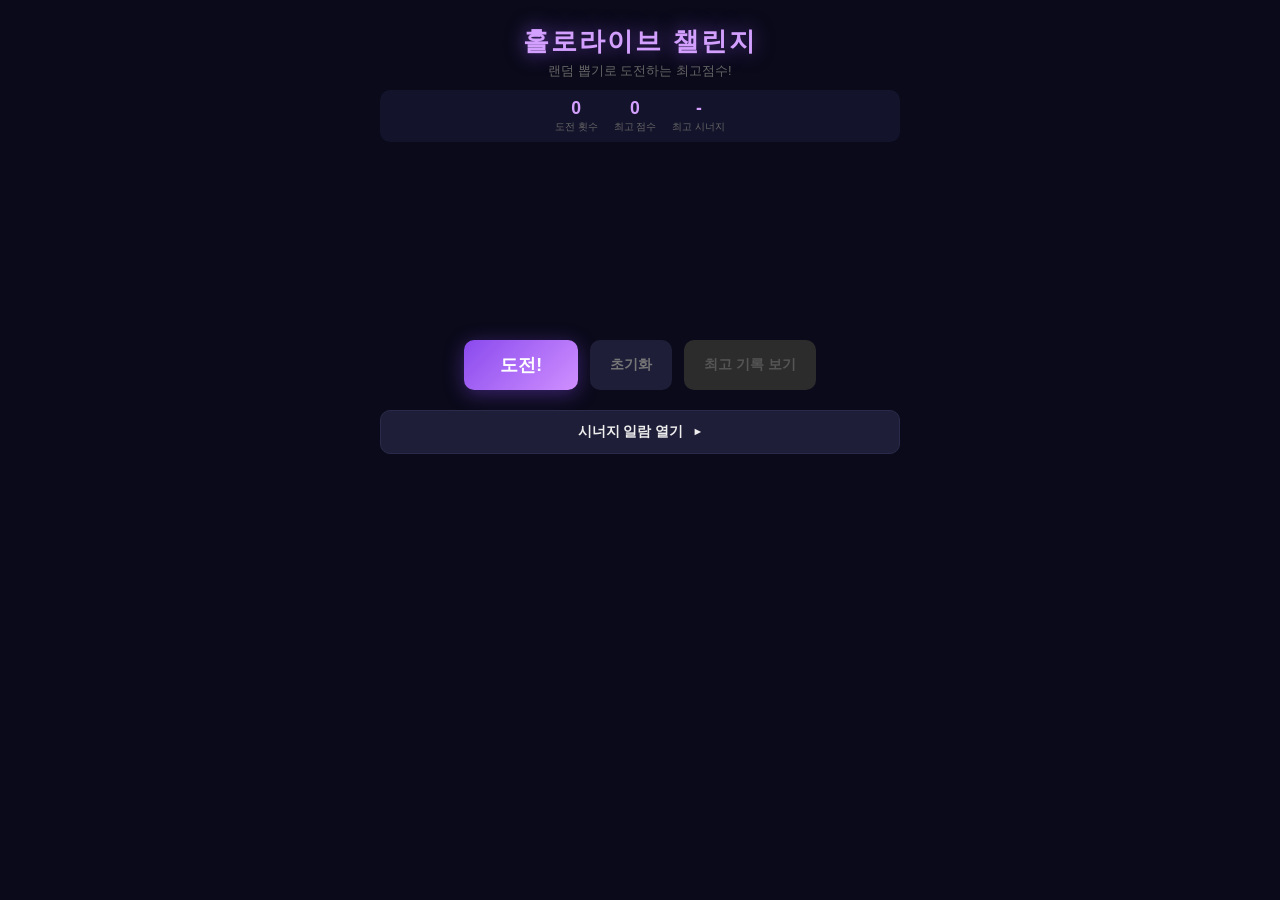
==== commit cb26cd22: "something change normalize some synergies score, add some score, change hidden" ====
--- a/index.html
+++ b/index.html
@@ -92,6 +92,8 @@
       display: flex;
       gap: 12px;
       margin-bottom: 20px;
+      flex-wrap: wrap;
+      justify-content: center;
     }
 
     button {
@@ -121,6 +123,18 @@
     }
 
     .btn-challenge:disabled { filter: grayscale(0.6); cursor: not-allowed; }
+
+    .btn-best {
+      background: #2a2a4a;
+      color: #ffd700;
+      font-size: 0.85rem;
+      padding: 13px 20px;
+    }
+    .btn-best:disabled {
+      color: #555;
+      cursor: not-allowed;
+      filter: grayscale(1);
+    }
 
     #cards {
       display: flex;
@@ -242,7 +256,7 @@
     .score-box .s-right { font-size: 0.8rem; color: #666; text-align: right; line-height: 1.6; }
 
     .syn-achieved { margin-bottom: 6px; }
-    .syn-achieved-title { font-size: 0.72rem; color: #888; margin-bottom: 6px; padding-left: 2px; }
+    .syn-achieved-title { font-size: 0.72rem; color: #888; margin-bottom: 6px; padding-left: 2px; text-align: left; }
     
     .syn-chip {
       display: inline-flex;
@@ -257,7 +271,6 @@
       animation: fadeIn 0.4s ease both;
     }
 
-    /* 티어별 칩 효과 추가 */
     .syn-chip.gold { border-color: var(--gold); box-shadow: 0 0 8px #ffd70033; }
     .syn-chip.region { border-color: #4dd9ff; background: linear-gradient(135deg, #0d2b40, #15456b); }
     
@@ -275,7 +288,6 @@
       color: #ccffff;
     }
 
-    /* 🔥 잭팟 이펙트 (기수 완성 & 5인 유닛 전용) 🔥 */
     .syn-chip.jackpot { 
       background: linear-gradient(90deg, #ff0000, #ff7f00, #ffff00, #00ff00, #0000ff, #4b0082, #9400d3);
       background-size: 400% 400%;
@@ -293,7 +305,6 @@
       100%{background-position:0% 50%}
     }
 
-    /* 히든 시너지 이펙트 */
     .syn-chip.hidden { border-color: #ffffff; background: linear-gradient(135deg, #222, #555); box-shadow: 0 0 12px #ffffffaa; color: #fff; }
     
     .syn-chip .sc-pts { color: var(--gold); font-weight: 700; margin-left: 4px; }
@@ -351,6 +362,69 @@
     .syn-row .sr-pts { font-size: 0.78rem; color: var(--gold); min-width: 50px; text-align: right; }
     .syn-row .sr-cnt { font-size: 0.65rem; color: #555; min-width: 30px; text-align: center; }
     .group-label { font-size: 0.68rem; color: #444; margin: 10px 0 4px; padding-left: 2px; }
+
+    #best-modal {
+      display: none;
+      position: fixed;
+      top: 0; left: 0; width: 100%; height: 100%;
+      background: rgba(0, 0, 0, 0.85);
+      z-index: 1000;
+      align-items: center;
+      justify-content: center;
+      animation: fadeIn 0.2s ease;
+    }
+    
+    .modal-content {
+      background: var(--bg);
+      border: 2px solid var(--accent);
+      border-radius: 16px;
+      padding: 24px;
+      text-align: center;
+      max-width: 520px;
+      width: 90%;
+      max-height: 90vh;      /* 모바일에서 팝업이 너무 커지는 것을 방지 */
+      overflow-y: auto;      /* 시너지가 많을 때 스크롤 가능하게 함 */
+      box-shadow: 0 0 30px rgba(123, 94, 167, 0.5);
+    }
+
+    .modal-title { 
+      font-size: 1.3rem; 
+      color: var(--gold); 
+      margin-bottom: 20px; 
+      font-weight: bold;
+    }
+
+    .modal-cards { 
+      display: flex; 
+      gap: 10px; 
+      justify-content: center; 
+      flex-wrap: wrap; 
+      margin-bottom: 20px; 
+    }
+
+    .btn-close { 
+      background: #333; 
+      color: #fff; 
+      padding: 10px 30px; 
+      border-radius: 8px; 
+      font-size: 1rem;
+      cursor: pointer;
+      border: none;
+      transition: filter 0.15s, transform 0.1s;
+      margin-top: 10px;
+    }
+    .btn-close:hover { filter: brightness(1.2); }
+    .btn-close:active { transform: scale(0.96); }
+
+    @keyframes fadeIn {
+      from { opacity: 0; }
+      to { opacity: 1; }
+    }
+    
+    /* 스크롤바 커스텀 (모달 내부) */
+    .modal-content::-webkit-scrollbar { width: 6px; }
+    .modal-content::-webkit-scrollbar-track { background: #13132b; border-radius: 10px; }
+    .modal-content::-webkit-scrollbar-thumb { background: #7b5ea7; border-radius: 10px; }
   </style>
 </head>
 <body>
@@ -366,12 +440,13 @@
     <div class="rec"><div class="v" id="best-syn">-</div><div class="l">최고 시너지</div></div>
   </div>
 
+  <div id="cards"></div>
+
   <div class="btn-area">
     <button class="btn-challenge" id="btn-challenge" onclick="doChallenge()">도전!</button>
     <button class="btn-reset" onclick="doReset()">초기화</button>
+    <button class="btn-best" id="btn-best" onclick="showBestRecord()" disabled>최고 기록 보기</button>
   </div>
-
-  <div id="cards"></div>
 
   <div id="result-panel">
     <div class="score-box">
@@ -395,6 +470,20 @@
     <div id="syn-table"></div>
   </div>
 
+  <div id="best-modal">
+    <div class="modal-content">
+      <div class="modal-title">🏆 최고 점수 조합 (<span id="modal-best-score">0</span>점)</div>
+      <div class="modal-cards" id="modal-cards"></div>
+      
+      <div class="syn-achieved" style="margin-bottom: 20px; text-align: center;">
+        <div class="syn-achieved-title" style="text-align: center;">✨ 당시 발동한 시너지</div>
+        <div id="modal-syn-chips"></div>
+      </div>
+
+      <button class="btn-close" onclick="closeBestRecord()">닫기</button>
+    </div>
+  </div>
+
   <script>
     const TALENTS = [
       // JP 0
@@ -506,12 +595,12 @@
     ];
 
     const SYNERGIES = [
-      // 국가별 시너지 (Region) - 발동 확률이 높아 점수 하향
+      // 국가별 시너지 (Region)
       { id: "syn_reg_jp", name: "JP의 결속", type: "region", required_region: "JP", count: 4, score: 200 },
       { id: "syn_reg_en", name: "EN의 모임", type: "region", required_region: "EN", count: 3, score: 300 },
       { id: "syn_reg_id", name: "ID의 유대", type: "region", required_region: "ID", count: 2, score: 300 },
 
-      // JP 기수 시너지 (확률 비례 점수 대폭 상향)
+      // JP 기수 시너지
       { id: "syn_gen0_3", name: "0기생 모임", type: "gen", required_gen: 0, count: 3, score: 1500 },
       { id: "syn_gen0_4", name: "0기생 집결", type: "gen", required_gen: 0, count: 4, score: 15000 },
       { id: "syn_gen0_5", name: "0기생 완성", type: "gen", required_gen: 0, count: 5, score: 999999, jackpot: true },
@@ -547,7 +636,7 @@
       // EN 기수 시너지
       { id: "syn_en_myth_3", name: "Myth 모임 🔎", type: "gen", required_gen: "en_myth", count: 3, score: 1500 },
       { id: "syn_en_myth_4", name: "Myth 집결 🔎", type: "gen", required_gen: "en_myth", count: 4, score: 15000 },
-      { id: "syn_en_myth_5", name: "Myth 완성 🔎", type: "gen", required_gen: "en_myth", count: 5, score: 999999, jackpot: true },
+      { id: "syn_en_myth_5", name: "Myth 완성 🔎", type: "gen", required_gen: "en_myth", count: 5, score: 77777, jackpot: true },
       { id: "syn_en_promise_3", name: "Promise 모임 💎", type: "gen", required_gen: "en_promise", count: 3, score: 1500 },
       { id: "syn_en_promise_4", name: "Promise 집결 💎", type: "gen", required_gen: "en_promise", count: 4, score: 15000 },
       { id: "syn_en_promise_5", name: "Promise 완성 💎", type: "gen", required_gen: "en_promise", count: 5, score: 999999, jackpot: true },
@@ -558,12 +647,11 @@
       { id: "syn_en_justice_4", name: "Justice 완성 ⚖️", type: "gen", required_gen: "en_justice", count: 4, score: 77777, jackpot: true },
 
       // ID 기수 시너지
-      { id: "syn_id_gen1", name: "Area 15 완성 👽", type: "gen", required_gen: "id_gen1", count: 3, score: 33333, jackpot: true },
-      { id: "syn_id_gen2", name: "Holoro 완성 🦚", type: "gen", required_gen: "id_gen2", count: 3, score: 33333, jackpot: true },
-      { id: "syn_id_gen3", name: "HoloH3ro 완성 ☔", type: "gen", required_gen: "id_gen3", count: 3, score: 33333, jackpot: true },
+      { id: "syn_id_gen1", name: "Area 15 완성 👽", type: "gen", required_gen: "id_gen1", count: 3, score: 11111, jackpot: true },
+      { id: "syn_id_gen2", name: "Holoro 완성 🦚", type: "gen", required_gen: "id_gen2", count: 3, score: 11111, jackpot: true },
+      { id: "syn_id_gen3", name: "HoloH3ro 완성 ☔", type: "gen", required_gen: "id_gen3", count: 3, score: 11111, jackpot: true },
 
       // === 유닛 및 페어 시너지 ===
-      
       // JP 페어 (2인)
       { id: "syn_소라로보", name: "소라로보 👾", type: "unit", req_members: ["sora", "roboco"], count: 2, score: 600 },
       { id: "syn_SorAZ", name: "SorAZ 🌟🎵", type: "unit", req_members: ["sora", "azki"], count: 2, score: 600 },
@@ -646,7 +734,8 @@
       { id: "syn_페코무나", name: "페코무나 🐰🔮", type: "unit", req_members: ["pekora", "moona"], count: 2, score: 750 },
       { id: "syn_코보키아라", name: "엄마와 딸 🐔☔", type: "unit", req_members: ["kiara", "kobo"], count: 2, score: 650 },
 
-      // 다인큐/대형 유닛 (3인 이상) - 극악 확률 반영 점수 떡상
+      // 다인큐/대형 유닛 (3인 이상)
+      { id: "syn_holokr", name: "HoloKR...?", type: "unit", req_members: ["kanade", "kronii", "ina"], count: 3, score: 5000 },
       { id: "syn_만지구미", name: "만지구미 💧🔮👹", type: "unit", req_members: ["aqua", "shion", "ayame"], count: 3, score: 5000 },
       { id: "syn_Startend", name: "Startend ☄️💧😈", type: "unit", req_members: ["suisei", "aqua", "towa"], count: 3, score: 5000 },
       { id: "syn_아야후부미", name: "아야후부미 👹🦊🐺", type: "unit", req_members: ["ayame", "fubuki", "mio"], count: 3, score: 5000 },
@@ -671,6 +760,8 @@
     ];
 
     let tries = 0, bestScore = 0, bestSynName = '-';
+    let bestDrawn = []; // 최고 기록의 멤버 조합을 저장할 배열
+    let bestAchieved = []; // 최고 기록의 달성 시너지를 저장할 배열 추가
 
     function getRegion(t) {
       const g = t.gens[0];
@@ -726,7 +817,6 @@
         else if (r === 'ID') { idCount++; idMembers.push(t); }
       });
 
-      // === 시너지 리스트 순회 ===
       for (const syn of SYNERGIES) {
         if (syn.type === 'region') {
           if (syn.required_region === 'JP' && jpCount >= syn.count) { 
@@ -754,20 +844,18 @@
         }
       }
       
-      // 기수 시너지 합산
       for (const key in genMatchMap) {
         achieved.push(genMatchMap[key]);
         total += genMatchMap[key].syn.score;
       }
 
-      // === 히든 시너지 로직 추가 (졸업자 5명) ===
       const gradMembers = drawn.filter(t => t.graduated);
       if (gradMembers.length >= 5) {
         achieved.push({
-          syn: { id: "syn_hidden_grad", name: "영원한 기억 ✨", type: "hidden", count: 4, score: 10000 },
+          syn: { id: "syn_hidden_grad", name: "영원한 기억 ✨", type: "hidden", count: 5, score: 20000 },
           members: gradMembers
         });
-        total += 44444;
+        total += 5000;
       }
       
       return { achieved, total };
@@ -789,9 +877,13 @@
       const { achieved, total } = calcSynergies(drawn);
       tries++;
       
+      // 최고 점수 갱신 시 데이터 저장 및 버튼 활성화
       if (total > bestScore) {
         bestScore = total;
         bestSynName = achieved.length ? achieved.sort((a, b) => b.syn.score - a.syn.score)[0].syn.name : '없음';
+        bestDrawn = [...drawn];
+        bestAchieved = [...achieved]; // 최고 시너지 달성 목록 저장
+        document.getElementById('btn-best').disabled = false;
       }
 
       const cardsEl = document.getElementById('cards');
@@ -840,7 +932,6 @@
             const s = item.syn;
             const m = item.members;
             
-            // 칩 색상 및 스타일 결정
             let chipClass = '';
             if (s.jackpot) chipClass = 'jackpot';
             else if (s.type === 'region') chipClass = 'region';
@@ -849,7 +940,6 @@
             else if (s.score >= 1500) chipClass = 'platinum';
             else if (s.score >= 700) chipClass = 'gold';
 
-            // 발동시킨 멤버들의 이모지 렌더링
             const memberIcons = m.map(t => t.icon).join(''); 
 
             return `
@@ -873,6 +963,10 @@
       tries = 0;
       bestScore = 0;
       bestSynName = '-';
+      bestDrawn = []; // 최고 기록 배열 초기화
+      bestAchieved = []; // 달성 시너지 배열도 초기화
+      document.getElementById('btn-best').disabled = true; // 최고 기록 버튼 비활성화
+
       document.getElementById('cards').innerHTML = '';
       document.getElementById('result-panel').style.display = 'none';
       document.getElementById('try-count').textContent = '0';
@@ -956,6 +1050,68 @@
         devisGenSyns.map(makeRow).join('');
     }
 
+    // 최고 기록 보기 모달 열기
+    function showBestRecord() {
+      if (bestDrawn.length === 0) return;
+      
+      const cardsEl = document.getElementById('modal-cards');
+      cardsEl.innerHTML = '';
+      
+      // 모달 내 캐릭터 카드 렌더링
+      bestDrawn.forEach((t) => {
+        const d = document.createElement('div');
+        const gradClass = t.graduated ? ' graduated' : '';
+        d.className = `card ${genClass(t)}${gradClass}`;
+        const gradBadge = t.graduated ? `<div class="c-grad">졸업</div>` : '';
+        d.innerHTML = `
+          <div class="c-rar">${genLabel(t)}</div>
+          <span class="c-icon">${t.icon}</span>
+          <div class="c-name">${t.name_kr}</div>
+          ${gradBadge}
+        `;
+        cardsEl.appendChild(d);
+      });
+
+      document.getElementById('modal-best-score').textContent = bestScore.toLocaleString();
+
+      // 모달 내 달성 시너지 칩 렌더링 추가
+      const modalChipsEl = document.getElementById('modal-syn-chips');
+      if (!bestAchieved.length) {
+        modalChipsEl.innerHTML = '<div class="no-syn">달성한 시너지가 없습니다.</div>';
+      } else {
+        modalChipsEl.innerHTML = bestAchieved
+          .sort((a, b) => b.syn.score - a.syn.score)
+          .map((item, i) => {
+            const s = item.syn;
+            const m = item.members;
+            
+            let chipClass = '';
+            if (s.jackpot) chipClass = 'jackpot';
+            else if (s.type === 'region') chipClass = 'region';
+            else if (s.type === 'hidden') chipClass = 'hidden'; 
+            else if (s.score >= 30000) chipClass = 'diamond';
+            else if (s.score >= 1500) chipClass = 'platinum';
+            else if (s.score >= 700) chipClass = 'gold';
+
+            const memberIcons = m.map(t => t.icon).join(''); 
+
+            return `
+              <span class="syn-chip ${chipClass}" style="animation-delay:${i * 60}ms">
+                ${s.name} <span class="sc-pts">+${s.score.toLocaleString()}</span>
+                <span class="sc-members">${memberIcons}</span>
+              </span>
+            `;
+          }).join('');
+      }
+
+      document.getElementById('best-modal').style.display = 'flex';
+    }
+
+    // 최고 기록 보기 모달 닫기
+    function closeBestRecord() {
+      document.getElementById('best-modal').style.display = 'none';
+    }
+
     renderSynTable([]);
   </script>
 </body>
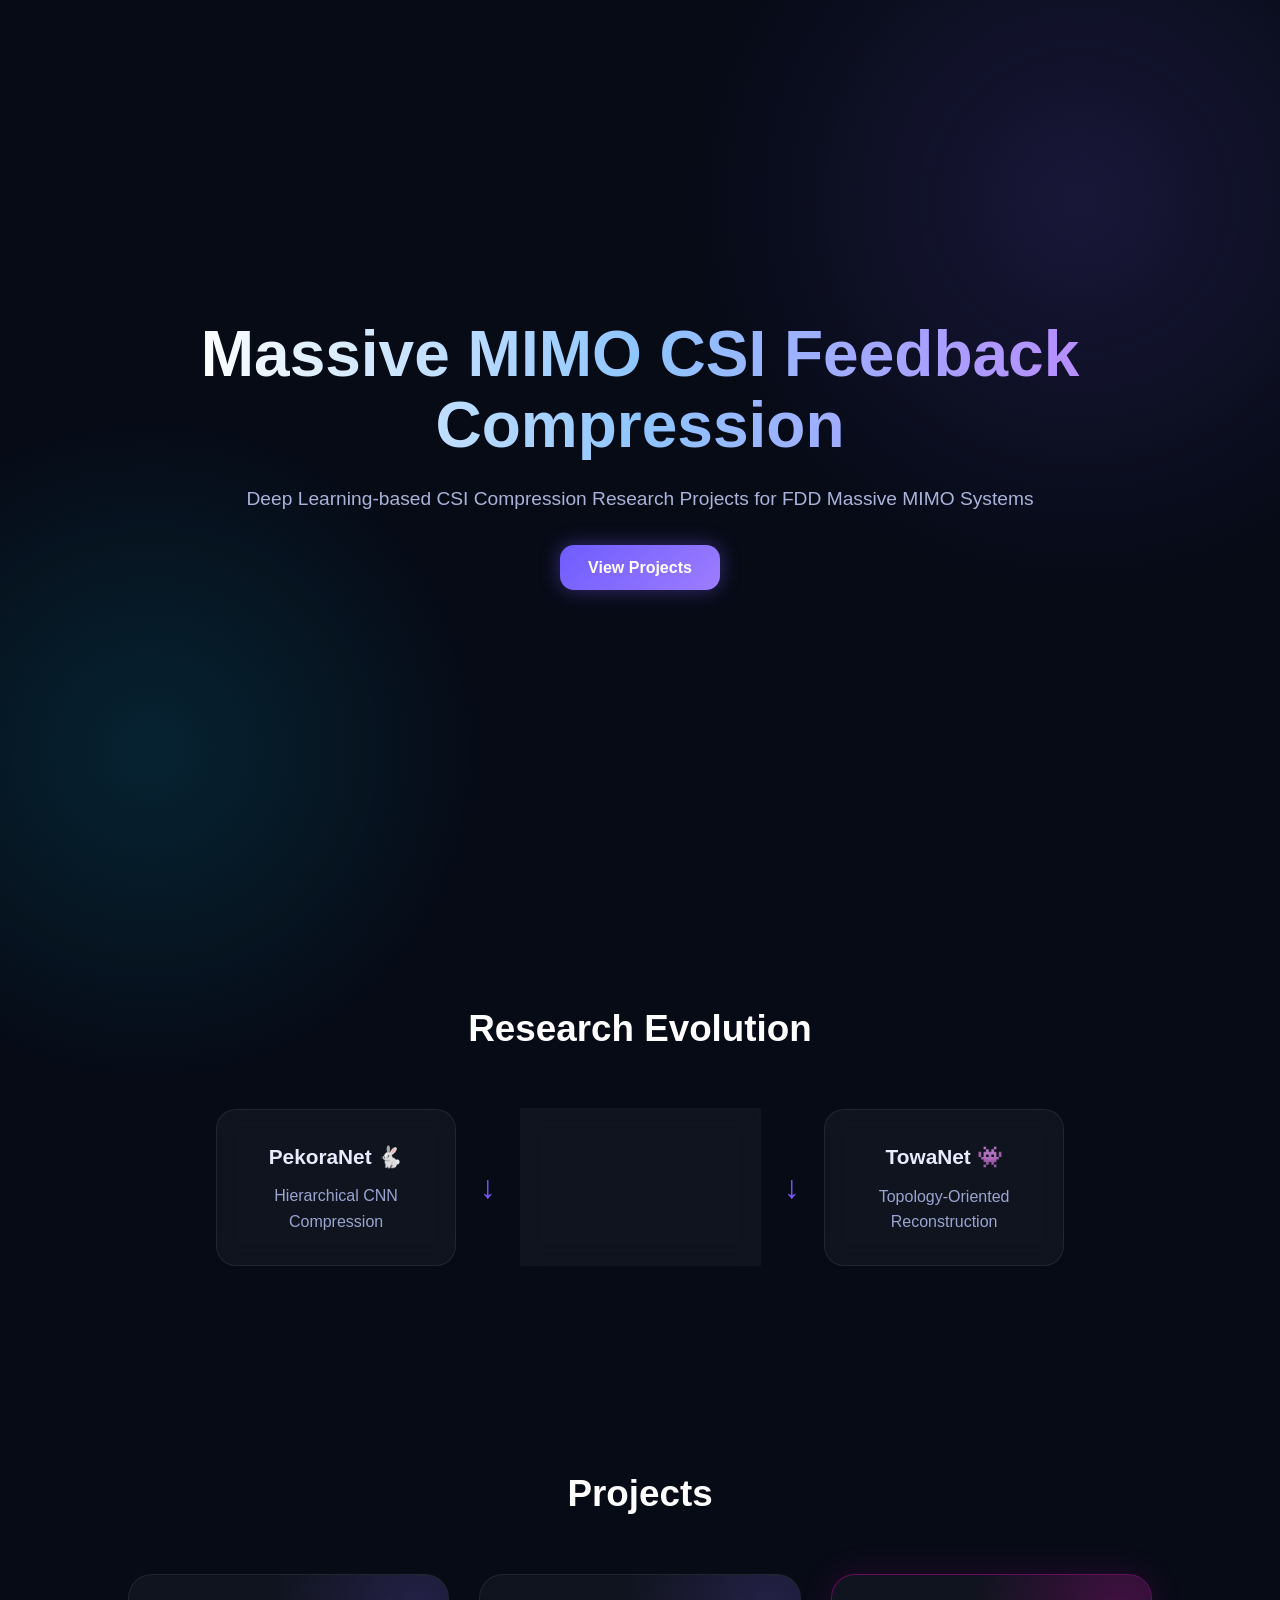
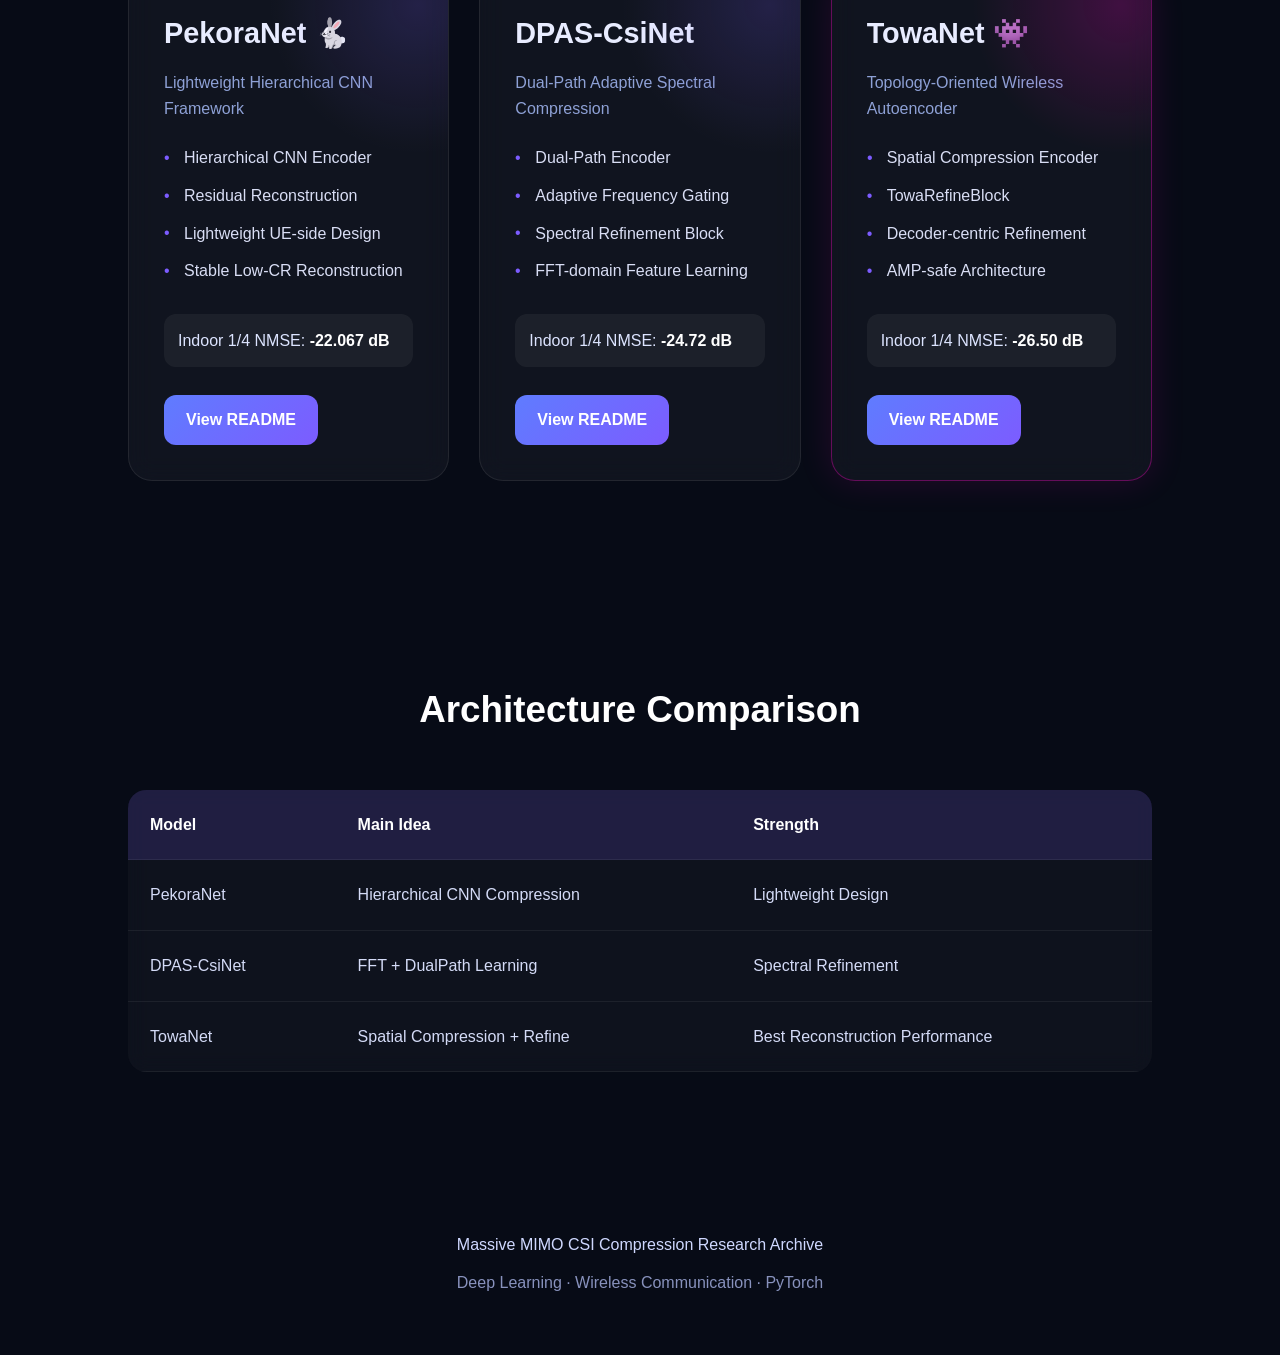
==== commit a9f81c17: "Add files via upload" ====
--- a/index.html
+++ b/index.html
@@ -1,1118 +1,211 @@
-<!DOCTYPE html>
-<html lang="ko">
-<head>
-  <meta charset="UTF-8">
-  <meta name="viewport" content="width=device-width, initial-scale=1.0">
-  <title>홀로라이브 챌린지</title>
-  <style>
-    :root {
-      --bg: #0a0a1a;
-      --panel: #13132b;
-      --accent: #7b5ea7;
-      --gold: #ffd700;
-      --text: #eee;
-      --gen0: #ffd700;
-      --gen1: #ff6b9d;
-      --gamers: #5dcc6a;
-      --gen2: #66ccff;
-      --gen3: #cc99ff;
-      --gen4: #ffaa44;
-      --gen5: #87ceeb;
-      --gen6: #ff6b9d;
-      --regloss: #4dd9ff;
-      --flowglow: #ffaa33;
-      
-      /* EN 테마 컬러 */
-      --en_myth: #a0a0d0;
-      --en_promise: #f0e68c;
-      --en_advent: #9370db;
-      --en_justice: #ff7f50;
-
-      /* ID 테마 컬러 */
-      --id_gen1: #ff4d4d;
-      --id_gen2: #4da6ff;
-      --id_gen3: #4dff4d;
-    }
-
-    * {
-      box-sizing: border-box;
-      margin: 0;
-      padding: 0;
-    }
-
-    body {
-      background: var(--bg);
-      color: var(--text);
-      font-family: 'Segoe UI', sans-serif;
-      min-height: 100vh;
-      display: flex;
-      flex-direction: column;
-      align-items: center;
-      padding: 0 0 40px;
-    }
-
-    header {
-      width: 100%;
-      max-width: 520px;
-      text-align: center;
-      padding: 24px 16px 10px;
-    }
-
-    header h1 {
-      font-size: 1.6rem;
-      color: #d4a0ff;
-      text-shadow: 0 0 20px #a05fff99;
-      letter-spacing: 2px;
-    }
-
-    header p {
-      font-size: 0.8rem;
-      color: #666;
-      margin-top: 4px;
-    }
-
-    .record-bar {
-      display: flex;
-      gap: 16px;
-      justify-content: center;
-      flex-wrap: wrap;
-      padding: 8px 16px;
-      background: var(--panel);
-      border-radius: 10px;
-      margin: 0 16px 18px;
-      width: 100%;
-      max-width: 520px;
-    }
-
-    .rec { text-align: center; }
-    .rec .v { font-size: 1.1rem; font-weight: 700; color: #d4a0ff; }
-    .rec .l { font-size: 0.65rem; color: #666; margin-top: 1px; }
-
-    .btn-area {
-      display: flex;
-      gap: 12px;
-      margin-bottom: 20px;
-      flex-wrap: wrap;
-      justify-content: center;
-    }
-
-    button {
-      border: none;
-      border-radius: 10px;
-      cursor: pointer;
-      font-weight: 700;
-      transition: filter 0.15s, transform 0.1s;
-    }
-
-    button:hover { filter: brightness(1.2); }
-    button:active { transform: scale(0.96); }
-
-    .btn-challenge {
-      background: linear-gradient(135deg, #8a4aee, #d090ff);
-      color: #fff;
-      font-size: 1.1rem;
-      padding: 13px 36px;
-      box-shadow: 0 4px 20px #8a4aee66;
-    }
-
-    .btn-reset {
-      background: #1e1e38;
-      color: #777;
-      font-size: 0.85rem;
-      padding: 13px 20px;
-    }
-
-    .btn-challenge:disabled { filter: grayscale(0.6); cursor: not-allowed; }
-
-    .btn-best {
-      background: #2a2a4a;
-      color: #ffd700;
-      font-size: 0.85rem;
-      padding: 13px 20px;
-    }
-    .btn-best:disabled {
-      color: #555;
-      cursor: not-allowed;
-      filter: grayscale(1);
-    }
-
-    #cards {
-      display: flex;
-      gap: 10px;
-      justify-content: center;
-      flex-wrap: wrap;
-      min-height: 160px;
-      margin: 0 12px 20px;
-      width: 100%;
-      max-width: 520px;
-    }
-
-    .card {
-      width: 88px;
-      border-radius: 12px;
-      overflow: hidden;
-      text-align: center;
-      background: var(--panel);
-      border: 2px solid #2a2a4a;
-      animation: popIn 0.3s cubic-bezier(0.34, 1.56, 0.64, 1) both;
-    }
-
-    @keyframes popIn {
-      from { transform: scale(0.3) rotate(-15deg); opacity: 0; }
-      to { transform: scale(1); opacity: 1; }
-    }
-
-    .card .c-rar {
-      font-size: 0.55rem;
-      font-weight: 700;
-      padding: 4px 0 0;
-      letter-spacing: 1px;
-    }
-
-    .card .c-icon {
-      font-size: 2.4rem;
-      padding: 6px 0 2px;
-      display: block;
-    }
-
-    .card .c-name {
-      font-size: 0.58rem;
-      padding: 2px 4px 8px;
-      line-height: 1.3;
-      color: #ccc;
-      word-break: keep-all;
-    }
-
-    .c-grad {
-      font-size: 0.48rem;
-      color: #888;
-      background: #222;
-      border-radius: 3px;
-      padding: 1px 4px;
-      margin: 0 4px 2px;
-      display: inline-block;
-      letter-spacing: 0.5px;
-    }
-
-    .card.graduated { opacity: 0.75; filter: saturate(0.5); }
-
-    /* 기수별 카드 색상 */
-    .card.gen0 { border-color: #ffd700; background: #1e1400; box-shadow: 0 0 14px #ffd70055; }
-    .card.gen0 .c-rar { color: var(--gen0); }
-    .card.gen1 { border-color: #ff6b9d; }
-    .card.gen1 .c-rar { color: var(--gen1); }
-    .card.gamers { border-color: #5dcc6a; background: #0d1a0d; }
-    .card.gamers .c-rar { color: var(--gamers); }
-    .card.gen2 { border-color: #3a6a8a; }
-    .card.gen2 .c-rar { color: var(--gen2); }
-    .card.gen3 { border-color: #7a3aaa; background: #180d2a; }
-    .card.gen3 .c-rar { color: var(--gen3); }
-    .card.gen4 { border-color: #cc7722; }
-    .card.gen4 .c-rar { color: var(--gen4); }
-    .card.gen5 { border-color: #4488aa; }
-    .card.gen5 .c-rar { color: var(--gen5); }
-    .card.gen6 { border-color: #cc3366; background: #1a0010; box-shadow: 0 0 14px #cc336655; }
-    .card.gen6 .c-rar { color: #ff80aa; }
-    .card.regloss { border-color: #4dd9ff; background: #001a22; box-shadow: 0 0 14px #4dd9ff44; }
-    .card.regloss .c-rar { color: var(--regloss); }
-    .card.flowglow { border-color: #ffaa33; background: #1e1200; box-shadow: 0 0 14px #ffaa3344; }
-    .card.flowglow .c-rar { color: var(--flowglow); }
-
-    .card.en_myth { border-color: var(--en_myth); background: #151525; box-shadow: 0 0 14px #a0a0d044; }
-    .card.en_myth .c-rar { color: var(--en_myth); }
-    .card.en_promise { border-color: var(--en_promise); background: #202010; box-shadow: 0 0 14px #f0e68c44; }
-    .card.en_promise .c-rar { color: var(--en_promise); }
-    .card.en_advent { border-color: var(--en_advent); background: #1a0a2a; box-shadow: 0 0 14px #9370db44; }
-    .card.en_advent .c-rar { color: var(--en_advent); }
-    .card.en_justice { border-color: var(--en_justice); background: #2a1005; box-shadow: 0 0 14px #ff7f5044; }
-    .card.en_justice .c-rar { color: var(--en_justice); }
-
-    .card.id_gen1 { border-color: var(--id_gen1); background: #1a0505; box-shadow: 0 0 14px #ff4d4d44; }
-    .card.id_gen1 .c-rar { color: var(--id_gen1); }
-    .card.id_gen2 { border-color: var(--id_gen2); background: #05101a; box-shadow: 0 0 14px #4da6ff44; }
-    .card.id_gen2 .c-rar { color: var(--id_gen2); }
-    .card.id_gen3 { border-color: var(--id_gen3); background: #051a05; box-shadow: 0 0 14px #4dff4d44; }
-    .card.id_gen3 .c-rar { color: var(--id_gen3); }
-
-    #result-panel {
-      width: 100%;
-      max-width: 520px;
-      margin: 0 12px 20px;
-      display: none;
-    }
-
-    .score-box {
-      background: var(--panel);
-      border-radius: 12px;
-      padding: 14px 20px;
-      display: flex;
-      align-items: center;
-      justify-content: space-between;
-      margin-bottom: 10px;
-    }
-
-    .score-box .s-left .s-label { font-size: 0.75rem; color: #888; }
-    .score-box .s-left .s-val { font-size: 2rem; font-weight: 700; color: var(--gold); }
-    .score-box .s-right { font-size: 0.8rem; color: #666; text-align: right; line-height: 1.6; }
-
-    .syn-achieved { margin-bottom: 6px; }
-    .syn-achieved-title { font-size: 0.72rem; color: #888; margin-bottom: 6px; padding-left: 2px; text-align: left; }
-    
-    .syn-chip {
-      display: inline-flex;
-      align-items: center;
-      gap: 6px;
-      background: linear-gradient(135deg, #2a1545, #0d2040);
-      border: 1px solid #6a4a9a;
-      border-radius: 8px;
-      padding: 6px 12px;
-      margin: 3px;
-      font-size: 0.8rem;
-      animation: fadeIn 0.4s ease both;
-    }
-
-    .syn-chip.gold { border-color: var(--gold); box-shadow: 0 0 8px #ffd70033; }
-    .syn-chip.region { border-color: #4dd9ff; background: linear-gradient(135deg, #0d2b40, #15456b); }
-    
-    .syn-chip.platinum {
-      border-color: #e5e4e2;
-      background: linear-gradient(135deg, #222, #444);
-      box-shadow: 0 0 8px #e5e4e266;
-      color: #fff;
-    }
-    
-    .syn-chip.diamond {
-      border-color: #00ffff;
-      background: linear-gradient(135deg, #002244, #005577);
-      box-shadow: 0 0 10px #00ffff88;
-      color: #ccffff;
-    }
-
-    .syn-chip.jackpot { 
-      background: linear-gradient(90deg, #ff0000, #ff7f00, #ffff00, #00ff00, #0000ff, #4b0082, #9400d3);
-      background-size: 400% 400%;
-      animation: rainbowGlow 2.5s linear infinite, popIn 0.5s cubic-bezier(0.34, 1.56, 0.64, 1);
-      border: 2px solid #fff;
-      color: #fff;
-      font-weight: 900;
-      box-shadow: 0 0 15px #ffffffaa, inset 0 0 10px #ffffffaa;
-      text-shadow: 0 0 5px #000;
-      transform: scale(1.05);
-    }
-    @keyframes rainbowGlow {
-      0%{background-position:0% 50%}
-      50%{background-position:100% 50%}
-      100%{background-position:0% 50%}
-    }
-
-    .syn-chip.hidden { border-color: #ffffff; background: linear-gradient(135deg, #222, #555); box-shadow: 0 0 12px #ffffffaa; color: #fff; }
-    
-    .syn-chip .sc-pts { color: var(--gold); font-weight: 700; margin-left: 4px; }
-    .syn-chip.hidden .sc-pts { color: #fff; text-shadow: 0 0 4px #fff; }
-    .syn-chip.platinum .sc-pts { color: #e5e4e2; }
-    .syn-chip.diamond .sc-pts { color: #00ffff; }
-    .syn-chip.jackpot .sc-pts { color: #ffd700; text-shadow: 0 0 5px #000; }
-    
-    .syn-chip .sc-members { font-size: 0.75rem; letter-spacing: 2px; margin-left: 4px; border-left: 1px solid #ffffff44; padding-left: 8px;}
-
-    .no-syn { font-size: 0.8rem; color: #555; padding: 10px 2px; font-style: italic; }
-
-    #syn-table-section { width: 100%; max-width: 520px; margin: 0 12px; }
-    
-    .toggle-btn {
-      display: flex;
-      align-items: center;
-      justify-content: center;
-      gap: 8px;
-      background: #1e1e38;
-      color: #eee;
-      padding: 12px 16px;
-      border-radius: 10px;
-      font-size: 0.85rem;
-      font-weight: bold;
-      cursor: pointer;
-      margin: 0 auto 12px;
-      width: 100%;
-      border: 1px solid #2a2a4a;
-      transition: all 0.2s;
-      user-select: none;
-    }
-    .toggle-btn:hover { background: #2a2a4a; border-color: #4a4a6a; }
-    .toggle-icon { font-size: 0.7rem; transition: transform 0.2s; }
-    .toggle-icon.closed { transform: rotate(-90deg); }
-    
-    #syn-table {
-      display: none;
-      animation: fadeIn 0.3s ease;
-    }
-
-    .syn-row {
-      display: flex;
-      align-items: center;
-      gap: 8px;
-      background: var(--panel);
-      border-radius: 8px;
-      padding: 7px 10px;
-      margin-bottom: 4px;
-      border: 1px solid #1e1e38;
-    }
-
-    .syn-row .sr-name { flex: 1; font-size: 0.78rem; font-weight: 600; color: #c9a0ff; }
-    .syn-row .sr-members { font-size: 0.65rem; color: #666; flex: 2; }
-    .syn-row .sr-pts { font-size: 0.78rem; color: var(--gold); min-width: 50px; text-align: right; }
-    .syn-row .sr-cnt { font-size: 0.65rem; color: #555; min-width: 30px; text-align: center; }
-    .group-label { font-size: 0.68rem; color: #444; margin: 10px 0 4px; padding-left: 2px; }
-
-    #best-modal {
-      display: none;
-      position: fixed;
-      top: 0; left: 0; width: 100%; height: 100%;
-      background: rgba(0, 0, 0, 0.85);
-      z-index: 1000;
-      align-items: center;
-      justify-content: center;
-      animation: fadeIn 0.2s ease;
-    }
-    
-    .modal-content {
-      background: var(--bg);
-      border: 2px solid var(--accent);
-      border-radius: 16px;
-      padding: 24px;
-      text-align: center;
-      max-width: 520px;
-      width: 90%;
-      max-height: 90vh;      /* 모바일에서 팝업이 너무 커지는 것을 방지 */
-      overflow-y: auto;      /* 시너지가 많을 때 스크롤 가능하게 함 */
-      box-shadow: 0 0 30px rgba(123, 94, 167, 0.5);
-    }
-
-    .modal-title { 
-      font-size: 1.3rem; 
-      color: var(--gold); 
-      margin-bottom: 20px; 
-      font-weight: bold;
-    }
-
-    .modal-cards { 
-      display: flex; 
-      gap: 10px; 
-      justify-content: center; 
-      flex-wrap: wrap; 
-      margin-bottom: 20px; 
-    }
-
-    .btn-close { 
-      background: #333; 
-      color: #fff; 
-      padding: 10px 30px; 
-      border-radius: 8px; 
-      font-size: 1rem;
-      cursor: pointer;
-      border: none;
-      transition: filter 0.15s, transform 0.1s;
-      margin-top: 10px;
-    }
-    .btn-close:hover { filter: brightness(1.2); }
-    .btn-close:active { transform: scale(0.96); }
-
-    @keyframes fadeIn {
-      from { opacity: 0; }
-      to { opacity: 1; }
-    }
-    
-    /* 스크롤바 커스텀 (모달 내부) */
-    .modal-content::-webkit-scrollbar { width: 6px; }
-    .modal-content::-webkit-scrollbar-track { background: #13132b; border-radius: 10px; }
-    .modal-content::-webkit-scrollbar-thumb { background: #7b5ea7; border-radius: 10px; }
-  </style>
-</head>
-<body>
-
-  <header>
-    <h1>홀로라이브 챌린지</h1>
-    <p>랜덤 뽑기로 도전하는 최고점수!</p>
-  </header>
-
-  <div class="record-bar">
-    <div class="rec"><div class="v" id="try-count">0</div><div class="l">도전 횟수</div></div>
-    <div class="rec"><div class="v" id="best-score">0</div><div class="l">최고 점수</div></div>
-    <div class="rec"><div class="v" id="best-syn">-</div><div class="l">최고 시너지</div></div>
-  </div>
-
-  <div id="cards"></div>
-
-  <div class="btn-area">
-    <button class="btn-challenge" id="btn-challenge" onclick="doChallenge()">도전!</button>
-    <button class="btn-reset" onclick="doReset()">초기화</button>
-    <button class="btn-best" id="btn-best" onclick="showBestRecord()" disabled>최고 기록 보기</button>
-  </div>
-
-  <div id="result-panel">
-    <div class="score-box">
-      <div class="s-left">
-        <div class="s-label">이번 점수</div>
-        <div class="s-val" id="cur-score">0</div>
-      </div>
-      <div class="s-right" id="score-comment"></div>
-    </div>
-    <div class="syn-achieved">
-      <div class="syn-achieved-title">✨ 달성한 시너지</div>
-      <div id="syn-chips"></div>
-    </div>
-  </div>
-
-  <div id="syn-table-section">
-    <div class="toggle-btn" onclick="toggleTable()">
-      <span id="syn-toggle-text">시너지 일람 열기</span>
-      <span class="toggle-icon closed" id="syn-toggle-icon">▼</span>
-    </div>
-    <div id="syn-table"></div>
-  </div>
-
-  <div id="best-modal">
-    <div class="modal-content">
-      <div class="modal-title">🏆 최고 점수 조합 (<span id="modal-best-score">0</span>점)</div>
-      <div class="modal-cards" id="modal-cards"></div>
-      
-      <div class="syn-achieved" style="margin-bottom: 20px; text-align: center;">
-        <div class="syn-achieved-title" style="text-align: center;">✨ 당시 발동한 시너지</div>
-        <div id="modal-syn-chips"></div>
-      </div>
-
-      <button class="btn-close" onclick="closeBestRecord()">닫기</button>
-    </div>
-  </div>
-
-  <script>
-    const TALENTS = [
-      // JP 0
-      { id: "sora", name_kr: "토키노 소라", gens: [0], active: true, icon: "🌟" },
-      { id: "roboco", name_kr: "로보코", gens: [0], active: true, icon: "🤖" },
-      { id: "azki", name_kr: "아즈키", gens: [0], active: true, icon: "🎵" },
-      { id: "miko", name_kr: "사쿠라 미코", gens: [0], active: true, icon: "🌸" },
-      { id: "suisei", name_kr: "호시마치 스이세이", gens: [0], active: true, icon: "☄️" },
-
-      // JP 1
-      { id: "mel", name_kr: "요조라 멜", gens: [1], active: true, graduated: true, icon: "🦇" },
-      { id: "aki", name_kr: "아키 로젠탈", gens: [1], active: true, icon: "🌺" },
-      { id: "haato", name_kr: "아카이 하아토", gens: [1], active: true, icon: "❤️" },
-      { id: "fubuki", name_kr: "시라카미 후부키", gens: [1, "gamers"], active: true, icon: "🦊" },
-      { id: "matsuri", name_kr: "나츠이로 마츠리", gens: [1], active: true, icon: "🎆" },
-
-      // JP GAMERS
-      { id: "mio", name_kr: "오오카미 미오", gens: ["gamers"], active: true, icon: "🐺" },
-      { id: "okayu", name_kr: "네코마타 오카유", gens: ["gamers"], active: true, icon: "🐱" },
-      { id: "korone", name_kr: "이누가미 코로네", gens: ["gamers"], active: true, icon: "🐶" },
-
-      // JP 2
-      { id: "aqua", name_kr: "미나토 아쿠아", gens: [2], active: true, graduated: true, icon: "💧" },
-      { id: "shion", name_kr: "무라사키 시온", gens: [2], active: true, graduated: true, icon: "🔮" },
-      { id: "ayame", name_kr: "나키리 아야메", gens: [2], active: true, icon: "👹" },
-      { id: "choco", name_kr: "유즈키 초코", gens: [2], active: true, icon: "🍫" },
-      { id: "subaru", name_kr: "오오조라 스바루", gens: [2], active: true, icon: "🦆" },
-
-      // JP 3
-      { id: "pekora", name_kr: "우사다 페코라", gens: [3], active: true, icon: "🐰" },
-      { id: "flare", name_kr: "시라누이 플레어", gens: [3], active: true, icon: "🔥" },
-      { id: "noel", name_kr: "시로가네 노엘", gens: [3], active: true, icon: "⚔️" },
-      { id: "marine", name_kr: "호쇼 마린", gens: [3], active: true, icon: "⚓" },
-      { id: "rushia", name_kr: "우루하 루시아", gens: [3], active: true, graduated: true, icon: "🦋" },
-
-      // JP 4
-      { id: "kanata", name_kr: "아마네 카나타", gens: [4], active: true, graduated: true, icon: "😇" },
-      { id: "watame", name_kr: "츠노마키 와타메", gens: [4], active: true, icon: "🐑" },
-      { id: "towa", name_kr: "토코야미 토와", gens: [4], active: true, icon: "😈" },
-      { id: "luna", name_kr: "히메모리 루나", gens: [4], active: true, icon: "🌙" },
-      { id: "coco", name_kr: "키류 코코", gens: [4], active: true, graduated: true, icon: "🐉" },
-
-      // JP 5
-      { id: "lamy", name_kr: "유키하나 라미", gens: [5], active: true, icon: "❄️" },
-      { id: "nene", name_kr: "모모스즈 네네", gens: [5], active: true, icon: "🌸" },
-      { id: "botan", name_kr: "시시로 보탄", gens: [5], active: true, icon: "🦁" },
-      { id: "polka", name_kr: "오마루 폴카", gens: [5], active: true, icon: "🎪" },
-      { id: "aloe", name_kr: "마노 알로에", gens: [5], active: true, graduated: true, icon: "👾" },
-
-      // JP holoX
-      { id: "laplus", name_kr: "라프라스 다크니스", gens: ["holoX"], active: true, icon: "⚡" },
-      { id: "lui", name_kr: "타카네 루이", gens: ["holoX"], active: true, icon: "🦅" },
-      { id: "koyori", name_kr: "하쿠이 코요리", gens: ["holoX"], active: true, icon: "🧪" },
-      { id: "iroha", name_kr: "카자마 이로하", gens: ["holoX"], active: true, icon: "🌿" },
-      { id: "chloe", name_kr: "사카마타 클로에", gens: ["holoX"], active: true, graduated: true, icon: "🦭" },
-
-      // DEV_IS Regloss
-      { id: "ao", name_kr: "히오도시 아오", gens: ["regloss"], active: true, graduated: true, icon: "🖊️" },
-      { id: "kanade", name_kr: "오토노세 카나데", gens: ["regloss"], active: true, icon: "🎹" },
-      { id: "ririka", name_kr: "이치조 리리카", gens: ["regloss"], active: true, icon: "🌆" },
-      { id: "raden", name_kr: "주우후테이 라덴", gens: ["regloss"], active: true, icon: "⛩️" },
-      { id: "hajime", name_kr: "토도로키 하지메", gens: ["regloss"], active: true, icon: "⚡" },
-
-      // DEV_IS FLOWGLOW
-      { id: "riona", name_kr: "이사키 리오나", gens: ["flowglow"], active: true, icon: "🎤" },
-      { id: "niko", name_kr: "코가네이 니코", gens: ["flowglow"], active: true, icon: "🐯" },
-      { id: "su", name_kr: "미즈미야 스우", gens: ["flowglow"], active: true, icon: "🌀" },
-      { id: "chihaya", name_kr: "린도 치하야", gens: ["flowglow"], active: true, icon: "🌸" },
-      { id: "vivi", name_kr: "키키라라 비비", gens: ["flowglow"], active: true, icon: "✨" },
-
-      // EN
-      { id: "calli", name_kr: "모리 칼리오페", gens: ["en_myth"], active: true, icon: "💀" },
-      { id: "kiara", name_kr: "타카나시 키아라", gens: ["en_myth"], active: true, icon: "🐔" },
-      { id: "ina", name_kr: "니노마에 이나니스", gens: ["en_myth"], active: true, icon: "🐙" },
-      { id: "gura", name_kr: "가우르 구라", gens: ["en_myth"], active: true, graduated: true, icon: "🦈" },
-      { id: "amelia", name_kr: "왓슨 아멜리아", gens: ["en_myth"], active: true, graduated: true, icon: "🔎" },
-
-      // EN PROMISE
-      { id: "irys", name_kr: "아이리스", gens: ["en_promise"], active: true, icon: "💎" },
-      { id: "sana", name_kr: "츠쿠모 사나", gens: ["en_promise"], active: true, graduated: true, icon: "🪐" },
-      { id: "fauna", name_kr: "세레스 파우나", gens: ["en_promise"], active: true, graduated: true, icon: "🌿" },
-      { id: "kronii", name_kr: "오로 크로니", gens: ["en_promise"], active: true, icon: "⏳" },
-      { id: "mumei", name_kr: "나나시 무메이", gens: ["en_promise"], active: true, graduated: true, icon: "🪶" },
-      { id: "baelz", name_kr: "하코스 벨즈", gens: ["en_promise"], active: true, icon: "🎲" },
-
-      // EN ADVENT
-      { id: "shiori", name_kr: "시오리 노벨라", gens: ["en_advent"], active: true, icon: "👁️" },
-      { id: "bijou", name_kr: "코세키 비쥬", gens: ["en_advent"], active: true, icon: "🗿" },
-      { id: "nerissa", name_kr: "네리사 레이븐크로프트", gens: ["en_advent"], active: true, icon: "🎼" },
-      { id: "fuwawa", name_kr: "후와와 어비스가드", gens: ["en_advent"], active: true, icon: "🩵" },
-      { id: "mococo", name_kr: "모코코 어비스가드", gens: ["en_advent"], active: true, icon: "🩷" },
-
-      // EN JUSTICE
-      { id: "elizabeth", name_kr: "엘리자베스 로즈", gens: ["en_justice"], active: true, icon: "🩸" },
-      { id: "gigi", name_kr: "지지 무린", gens: ["en_justice"], active: true, icon: "👊" },
-      { id: "cecilia", name_kr: "세실리아 이머그린", gens: ["en_justice"], active: true, icon: "🎻" },
-      { id: "raora", name_kr: "라오라 판테라", gens: ["en_justice"], active: true, icon: "🐾" },
-
-      // ID 
-      { id: "risu", name_kr: "아윤다 리스", gens: ["id_gen1"], active: true, icon: "🐿️" },
-      { id: "moona", name_kr: "무나 호시노바", gens: ["id_gen1"], active: true, icon: "🔮" },
-      { id: "iofi", name_kr: "아이라니 이오피프틴", gens: ["id_gen1"], active: true, icon: "🎨" },
-      { id: "ollie", name_kr: "쿠레이지 올리", gens: ["id_gen2"], active: true, icon: "🧟‍♀️" },
-      { id: "anya", name_kr: "아냐 멜핏사", gens: ["id_gen2"], active: true, icon: "🍂" },
-      { id: "reine", name_kr: "파볼리아 레이네", gens: ["id_gen2"], active: true, icon: "🦚" },
-      { id: "zeta", name_kr: "베스티아 제타", gens: ["id_gen3"], active: true, icon: "🕵️‍♀️" },
-      { id: "kaela", name_kr: "카엘라 코발스키아", gens: ["id_gen3"], active: true, icon: "🔨" },
-      { id: "kobo", name_kr: "코보 카나에루", gens: ["id_gen3"], active: true, icon: "☔" }
-    ];
-
-    const SYNERGIES = [
-      // 국가별 시너지 (Region)
-      { id: "syn_reg_jp", name: "JP의 결속", type: "region", required_region: "JP", count: 4, score: 200 },
-      { id: "syn_reg_en", name: "EN의 모임", type: "region", required_region: "EN", count: 3, score: 300 },
-      { id: "syn_reg_id", name: "ID의 유대", type: "region", required_region: "ID", count: 2, score: 300 },
-
-      // JP 기수 시너지
-      { id: "syn_gen0_3", name: "0기생 모임", type: "gen", required_gen: 0, count: 3, score: 1500 },
-      { id: "syn_gen0_4", name: "0기생 집결", type: "gen", required_gen: 0, count: 4, score: 15000 },
-      { id: "syn_gen0_5", name: "0기생 완성", type: "gen", required_gen: 0, count: 5, score: 999999, jackpot: true },
-      { id: "syn_gen1_3", name: "1기생 모임", type: "gen", required_gen: 1, count: 3, score: 1500 },
-      { id: "syn_gen1_4", name: "1기생 집결", type: "gen", required_gen: 1, count: 4, score: 15000 },
-      { id: "syn_gen1_5", name: "1기생 완성", type: "gen", required_gen: 1, count: 5, score: 999999, jackpot: true },
-      { id: "syn_gen2_3", name: "2기생 모임", type: "gen", required_gen: 2, count: 3, score: 1500 },
-      { id: "syn_gen2_4", name: "2기생 집결", type: "gen", required_gen: 2, count: 4, score: 15000 },
-      { id: "syn_gen2_5", name: "2기생 완성", type: "gen", required_gen: 2, count: 5, score: 999999, jackpot: true },
-      { id: "syn_gen3_3", name: "Fantasy 모임", type: "gen", required_gen: 3, count: 3, score: 1500 },
-      { id: "syn_gen3_4", name: "Fantasy 집결", type: "gen", required_gen: 3, count: 4, score: 15000 },
-      { id: "syn_gen3_5", name: "Fantasy 완성", type: "gen", required_gen: 3, count: 5, score: 999999, jackpot: true },
-      { id: "syn_gen4_3", name: "holoForce 모임", type: "gen", required_gen: 4, count: 3, score: 1500 },
-      { id: "syn_gen4_4", name: "holoForce 집결", type: "gen", required_gen: 4, count: 4, score: 15000 },
-      { id: "syn_gen4_5", name: "holoForce 완성", type: "gen", required_gen: 4, count: 5, score: 999999, jackpot: true },
-      { id: "syn_gen5_3", name: "5기생 모임", type: "gen", required_gen: 5, count: 3, score: 1500 },
-      { id: "syn_gen5_4", name: "5기생 집결", type: "gen", required_gen: 5, count: 4, score: 15000 },
-      { id: "syn_gen5_5", name: "5기생 완성", type: "gen", required_gen: 5, count: 5, score: 999999, jackpot: true },
-      { id: "syn_gen6_3", name: "holoX 모임", type: "gen", required_gen: "holoX", count: 3, score: 1500 },
-      { id: "syn_gen6_4", name: "holoX 집결", type: "gen", required_gen: "holoX", count: 4, score: 15000 },
-      { id: "syn_gen6_5", name: "holoX 완성", type: "gen", required_gen: "holoX", count: 5, score: 999999, jackpot: true },
-      { id: "syn_gamers_3", name: "GAMERS 집결 🎮", type: "gen", required_gen: "gamers", count: 3, score: 2000 },
-      { id: "syn_gamers_4", name: "GAMERS 완성 🎮", type: "gen", required_gen: "gamers", count: 4, score: 77777, jackpot: true },
-      
-      // DEV_IS 기수 시너지
-      { id: "syn_regloss_3", name: "ReGLOSS 모임 🎹", type: "gen", required_gen: "regloss", count: 3, score: 1500 },
-      { id: "syn_regloss_4", name: "ReGLOSS 집결 🎹", type: "gen", required_gen: "regloss", count: 4, score: 15000 },
-      { id: "syn_regloss_5", name: "ReGLOSS 완성 🎹", type: "gen", required_gen: "regloss", count: 5, score: 999999, jackpot: true },
-      { id: "syn_flowglow_3", name: "FLOWGLOW 모임 🎤", type: "gen", required_gen: "flowglow", count: 3, score: 1500 },
-      { id: "syn_flowglow_4", name: "FLOWGLOW 집결 🎤", type: "gen", required_gen: "flowglow", count: 4, score: 15000 },
-      { id: "syn_flowglow_5", name: "FLOWGLOW 완성 🎤", type: "gen", required_gen: "flowglow", count: 5, score: 999999, jackpot: true },
-
-      // EN 기수 시너지
-      { id: "syn_en_myth_3", name: "Myth 모임 🔎", type: "gen", required_gen: "en_myth", count: 3, score: 1500 },
-      { id: "syn_en_myth_4", name: "Myth 집결 🔎", type: "gen", required_gen: "en_myth", count: 4, score: 15000 },
-      { id: "syn_en_myth_5", name: "Myth 완성 🔎", type: "gen", required_gen: "en_myth", count: 5, score: 77777, jackpot: true },
-      { id: "syn_en_promise_3", name: "Promise 모임 💎", type: "gen", required_gen: "en_promise", count: 3, score: 1500 },
-      { id: "syn_en_promise_4", name: "Promise 집결 💎", type: "gen", required_gen: "en_promise", count: 4, score: 15000 },
-      { id: "syn_en_promise_5", name: "Promise 완성 💎", type: "gen", required_gen: "en_promise", count: 5, score: 999999, jackpot: true },
-      { id: "syn_en_advent_3", name: "Advent 모임 ⛓️", type: "gen", required_gen: "en_advent", count: 3, score: 1500 },
-      { id: "syn_en_advent_4", name: "Advent 집결 ⛓️", type: "gen", required_gen: "en_advent", count: 4, score: 15000 },
-      { id: "syn_en_advent_5", name: "Advent 완성 ⛓️", type: "gen", required_gen: "en_advent", count: 5, score: 999999, jackpot: true },
-      { id: "syn_en_justice_3", name: "Justice 집결 ⚖️", type: "gen", required_gen: "en_justice", count: 3, score: 2000 },
-      { id: "syn_en_justice_4", name: "Justice 완성 ⚖️", type: "gen", required_gen: "en_justice", count: 4, score: 77777, jackpot: true },
-
-      // ID 기수 시너지
-      { id: "syn_id_gen1", name: "Area 15 완성 👽", type: "gen", required_gen: "id_gen1", count: 3, score: 11111, jackpot: true },
-      { id: "syn_id_gen2", name: "Holoro 완성 🦚", type: "gen", required_gen: "id_gen2", count: 3, score: 11111, jackpot: true },
-      { id: "syn_id_gen3", name: "HoloH3ro 완성 ☔", type: "gen", required_gen: "id_gen3", count: 3, score: 11111, jackpot: true },
-
-      // === 유닛 및 페어 시너지 ===
-      // JP 페어 (2인)
-      { id: "syn_소라로보", name: "소라로보 👾", type: "unit", req_members: ["sora", "roboco"], count: 2, score: 600 },
-      { id: "syn_SorAZ", name: "SorAZ 🌟🎵", type: "unit", req_members: ["sora", "azki"], count: 2, score: 600 },
-      { id: "syn_소라스이", name: "소라스이 🌟☄️", type: "unit", req_members: ["sora", "suisei"], count: 2, score: 650 },
-      { id: "syn_미코멧", name: "미코멧 ☄️🌸", type: "unit", req_members: ["miko", "suisei"], count: 2, score: 700 },
-      { id: "syn_금발트윈테일", name: "금발 트윈테일 🍎❤️", type: "unit", req_members: ["aki", "haato"], count: 2, score: 550 },
-      { id: "syn_나츠이로후부키", name: "나츠이로 후부키 🎆🦊", type: "unit", req_members: ["matsuri", "fubuki"], count: 2, score: 600 },
-      { id: "syn_오카코로", name: "오카코로 🐱🐶", type: "unit", req_members: ["okayu", "korone"], count: 2, score: 700 },
-      { id: "syn_후부미오", name: "후부미오 🦊🐺", type: "unit", req_members: ["fubuki", "mio"], count: 2, score: 600 },
-      { id: "syn_스바미오", name: "스바미오 🦆🐺", type: "unit", req_members: ["subaru", "mio"], count: 2, score: 600 },
-      { id: "syn_아쿠시오", name: "아쿠시오 💧🔮", type: "unit", req_members: ["aqua", "shion"], count: 2, score: 650 },
-      { id: "syn_페코마리", name: "페코마리 🐰⚓", type: "unit", req_members: ["pekora", "marine"], count: 2, score: 650 },
-      { id: "syn_노에후레", name: "노에후레 ⚔️🔥", type: "unit", req_members: ["noel", "flare"], count: 2, score: 650 },
-      { id: "syn_페코미코", name: "페코미코 🐰🌸", type: "unit", req_members: ["pekora", "miko"], count: 2, score: 600 },
-      { id: "syn_카나코코", name: "카나코코 😇🐉", type: "unit", req_members: ["kanata", "coco"], count: 2, score: 700 },
-      { id: "syn_토와스이", name: "토와스이 😈☄️", type: "unit", req_members: ["towa", "suisei"], count: 2, score: 600 },
-      { id: "syn_이카로스", name: "이카로스 😈🦆", type: "unit", req_members: ["towa", "subaru"], count: 2, score: 600 },
-      { id: "syn_시시라미", name: "시시라미 🦁❄️", type: "unit", req_members: ["botan", "lamy"], count: 2, score: 650 },
-      { id: "syn_폴네네", name: "포네네 🎪🌸", type: "unit", req_members: ["polka", "nene"], count: 2, score: 600 },
-      { id: "syn_야마다엄마", name: "총수와 엄마 ⚡🦅", type: "unit", req_members: ["laplus", "lui"], count: 2, score: 600 },
-      { id: "syn_코요쿠로", name: "코요쿠로 🧪🦭", type: "unit", req_members: ["koyori", "chloe"], count: 2, score: 650 },
-      { id: "syn_이로코요", name: "이로코요 🌿🧪", type: "unit", req_members: ["iroha", "koyori"], count: 2, score: 600 },
-      { id: "syn_마리노에", name: "마리노에 ⚓⚔️", type: "unit", req_members: ["marine", "noel"], count: 2, score: 650 },
-      { id: "syn_아야스바", name: "아야스바 👹🦆", type: "unit", req_members: ["ayame", "subaru"], count: 2, score: 600 },
-      { id: "syn_와타보탄", name: "와타보탄 🐑🦁", type: "unit", req_members: ["watame", "botan"], count: 2, score: 650 },
-      { id: "syn_시온마린", name: "시온마린 🔮⚓", type: "unit", req_members: ["shion", "marine"], count: 2, score: 600 },
-      { id: "syn_카나라미", name: "카나라미 😇❄️", type: "unit", req_members: ["kanata", "lamy"], count: 2, score: 600 },
-      { id: "syn_미코후레", name: "미코후레 🌸🔥", type: "unit", req_members: ["miko", "flare"], count: 2, score: 600 },
-      { id: "syn_포루후레", name: "포루후레 🎪🔥", type: "unit", req_members: ["polka", "flare"], count: 2, score: 600 },
-      { id: "syn_라프토와", name: "라프토와 ⚡😈", type: "unit", req_members: ["laplus", "towa"], count: 2, score: 650 },
-      { id: "syn_루나마츠", name: "루나마츠 🌙🎆", type: "unit", req_members: ["luna", "matsuri"], count: 2, score: 600 },
-      { id: "syn_카나루나", name: "카나루나 😇🌙", type: "unit", req_members: ["kanata", "luna"], count: 2, score: 600 },
-      { id: "syn_토와쿠아", name: "토와쿠아 😈💧", type: "unit", req_members: ["towa", "aqua"], count: 2, score: 600 },
-      { id: "syn_페코루시", name: "페코루시 🐰🦋", type: "unit", req_members: ["pekora", "rushia"], count: 2, score: 650 },
-      { id: "syn_마리루시", name: "마리루시 ⚓🦋", type: "unit", req_members: ["marine", "rushia"], count: 2, score: 600 },
-      { id: "syn_루이클로", name: "루이클로 🦅🦭", type: "unit", req_members: ["lui", "chloe"], count: 2, score: 600 },
-      { id: "syn_야마이로", name: "야마이로 ⚡🌿", type: "unit", req_members: ["laplus", "iroha"], count: 2, score: 600 },
-      { id: "syn_마리챠", name: "마리챠 ⚓❤️", type: "unit", req_members: ["marine", "haato"], count: 2, score: 650 },
-      { id: "syn_스타마치", name: "스타마치 ☄️😇", type: "unit", req_members: ["suisei", "kanata"], count: 2, score: 650 },
-      { id: "syn_스이코로", name: "스이코로 ☄️🐶", type: "unit", req_members: ["suisei", "korone"], count: 2, score: 600 },
-      { id: "syn_아쿠스바", name: "아쿠스바 💧🦆", type: "unit", req_members: ["aqua", "subaru"], count: 2, score: 600 },
-      { id: "syn_miKorone", name: "미코로네 🌸🐶", type: "unit", req_members: ["miko", "korone"], count: 2, score: 600 },
-      { id: "syn_ChocoMel", name: "초코멜 🍫🦇", type: "unit", req_members: ["choco", "mel"], count: 2, score: 600 },
-      { id: "syn_Festivaluna", name: "페스티발루나 🎆🌙", type: "unit", req_members: ["matsuri", "luna"], count: 2, score: 650 },
-      { id: "syn_PeBot", name: "PEBOT 🐰🦁", type: "unit", req_members: ["pekora", "botan"], count: 2, score: 600 },
-      { id: "syn_KanaTowa", name: "카나토와 😇😈", type: "unit", req_members: ["kanata", "towa"], count: 2, score: 600 },
-
-      // DEV_IS (2인)
-      { id: "syn_리리나데", name: "리리나데 🌆🎹", type: "unit", req_members: ["ririka", "kanade"], count: 2, score: 700 },
-      { id: "syn_카나하지", name: "카나하지 🎹⚡", type: "unit", req_members: ["kanade", "hajime"], count: 2, score: 700 },
-      { id: "syn_아오라덴", name: "아오라덴 🖊️⛩️", type: "unit", req_members: ["ao", "raden"], count: 2, score: 600 },
-      { id: "syn_리오니코", name: "리오니코 🎤🐯", type: "unit", req_members: ["riona", "niko"], count: 2, score: 600 },
-      { id: "syn_수비비", name: "스우비비 🌀✨", type: "unit", req_members: ["su", "vivi"], count: 2, score: 600 },
-      { id: "syn_아오하지", name: "아오하지 🖊️⚡", type: "unit", req_members: ["ao", "hajime"], count: 2, score: 600 },
-
-      // EN 및 크로스오버 페어 (2인)
-      { id: "syn_타카모리", name: "타카모리 🐔💀", type: "unit", req_members: ["calli", "kiara"], count: 2, score: 650 },
-      { id: "syn_아메사메", name: "아메사메 🔎🦈", type: "unit", req_members: ["amelia", "gura"], count: 2, score: 650 },
-      { id: "syn_이나아메", name: "이나아메 🐙🔎", type: "unit", req_members: ["ina", "amelia"], count: 2, score: 600 },
-      { id: "syn_BaeRyS", name: "BaeRyS 🎲💎", type: "unit", req_members: ["baelz", "irys"], count: 2, score: 650 },
-      { id: "syn_크론메이", name: "크론메이 ⏳🪶", type: "unit", req_members: ["kronii", "mumei"], count: 2, score: 650 },
-      { id: "syn_후와모코", name: "후와모코 🩵🩷", type: "unit", req_members: ["fuwawa", "mococo"], count: 2, score: 700 },
-      { id: "syn_시오리사", name: "시오리사 👁️🎼", type: "unit", req_members: ["shiori", "nerissa"], count: 2, score: 600 },
-      { id: "syn_비쥬리사", name: "비쥬리사 🗿🎼", type: "unit", req_members: ["bijou", "nerissa"], count: 2, score: 600 },
-      { id: "syn_ERBGigi", name: "엘리자베스&지지 🩸👊", type: "unit", req_members: ["elizabeth", "gigi"], count: 2, score: 650 },
-      { id: "syn_FauMei", name: "파우메이 🌿🪶", type: "unit", req_members: ["fauna", "mumei"], count: 2, score: 650 },
-      { id: "syn_KroFauna", name: "크로파우 ⏳🌿", type: "unit", req_members: ["kronii", "fauna"], count: 2, score: 600 },
-      { id: "syn_TimeTravelers", name: "시간여행자 🔎⏳", type: "unit", req_members: ["amelia", "kronii"], count: 2, score: 700 },
-      { id: "syn_DeathSound", name: "죽음과 소리 💀🎼", type: "unit", req_members: ["calli", "nerissa"], count: 2, score: 650 },
-      { id: "syn_BaeTowa", name: "카미오시 🎲😈", type: "unit", req_members: ["baelz", "towa"], count: 2, score: 700 },
-      { id: "syn_CeciRao", name: "체치라오 🎻🐾", type: "unit", req_members: ["cecilia", "raora"], count: 2, score: 600 },
-      { id: "syn_GigiRao", name: "지지라오 👊🐾", type: "unit", req_members: ["gigi", "raora"], count: 2, score: 600 },
-      { id: "syn_SameTako", name: "사메타코 🦈🐙", type: "unit", req_members: ["gura", "ina"], count: 2, score: 600 },
-      { id: "syn_BoneBros", name: "BoneBros 💀🪶", type: "unit", req_members: ["calli", "mumei"], count: 2, score: 650 },
-      { id: "syn_GarlicShark", name: "마늘상어 🔮🦈", type: "unit", req_members: ["shion", "gura"], count: 2, score: 700 },
-      { id: "syn_DeathComet", name: "DeathComet 💀☄️", type: "unit", req_members: ["calli", "suisei"], count: 2, score: 700 },
-      { id: "syn_KoboJou", name: "돌과 물 🗿☔", type: "unit", req_members: ["bijou", "kobo"], count: 2, score: 650 },
-      { id: "syn_하아코코", name: "EN 0기생 ❤️🐉", type: "unit", req_members: ["haato", "coco"], count: 2, score: 700 },
-      { id: "syn_아키무나", name: "로제타이 🌺🔮", type: "unit", req_members: ["aki", "moona"], count: 2, score: 650 },
-      { id: "syn_페코무나", name: "페코무나 🐰🔮", type: "unit", req_members: ["pekora", "moona"], count: 2, score: 750 },
-      { id: "syn_코보키아라", name: "엄마와 딸 🐔☔", type: "unit", req_members: ["kiara", "kobo"], count: 2, score: 650 },
-
-      // 다인큐/대형 유닛 (3인 이상)
-      { id: "syn_holokr", name: "HoloKR...?", type: "unit", req_members: ["kanade", "kronii", "ina"], count: 3, score: 5000 },
-      { id: "syn_만지구미", name: "만지구미 💧🔮👹", type: "unit", req_members: ["aqua", "shion", "ayame"], count: 3, score: 5000 },
-      { id: "syn_Startend", name: "Startend ☄️💧😈", type: "unit", req_members: ["suisei", "aqua", "towa"], count: 3, score: 5000 },
-      { id: "syn_아야후부미", name: "아야후부미 👹🦊🐺", type: "unit", req_members: ["ayame", "fubuki", "mio"], count: 3, score: 5000 },
-      { id: "syn_스바초코루나", name: "스바초코루나 🦆🍫🌙", type: "unit", req_members: ["subaru", "choco", "luna"], count: 3, score: 5000 },
-      { id: "syn_바카타레", name: "바카타레 공도 🦊🔥🐑", type: "unit", req_members: ["fubuki", "flare", "watame"], count: 3, score: 5000 },
-      { id: "syn_NegiU", name: "NEGI☆U 💧🦆🌸", type: "unit", req_members: ["aqua", "subaru", "nene"], count: 3, score: 5000 },
-      { id: "syn_FubuMikoMet", name: "후부미코멧 🦊🌸☄️", type: "unit", req_members: ["fubuki", "miko", "suisei"], count: 3, score: 5000 },
-      { id: "syn_MioMikoSuba", name: "미오미코스바 🐺🌸🦆", type: "unit", req_members: ["mio", "miko", "subaru"], count: 3, score: 5000 },
-      { id: "syn_CHADCAST", name: "CHADCAST 💀💎🎲", type: "unit", req_members: ["calli", "irys", "baelz"], count: 3, score: 5000 },
-      { id: "syn_Doggos", name: "멍멍이 연합 🐶🩵🩷", type: "unit", req_members: ["korone", "fuwawa", "mococo"], count: 3, score: 5000 },
-      
-      { id: "syn_FAMS", name: "FAMS 🦊👹🐺🦆", type: "unit", req_members: ["fubuki", "ayame", "mio", "subaru"], count: 4, score: 50000 },
-      { id: "syn_SubaChocoLunaTan", name: "스바초코루나탄 🦆🍫🌙🦁", type: "unit", req_members: ["subaru", "choco", "luna", "botan"], count: 4, score: 50000 },
-      { id: "syn_UMISEA", name: "UMISEA 🌊", type: "unit", req_members: ["aqua", "marine", "ina", "gura", "chloe"], count: 4, score: 50000 },
-      { id: "syn_SMOK", name: "SMOK 🦆🐺🐱🐶", type: "unit", req_members: ["subaru", "mio", "okayu", "korone"], count: 4, score: 50000 },
-      { id: "syn_SNOT", name: "SNOT 🦈🍂🌿🪶", type: "unit", req_members: ["gura", "anya", "fauna", "mumei"], count: 4, score: 50000 },
-      { id: "syn_네포라보", name: "네포라보 ❄️🌸🦁🎪", type: "unit", req_members: ["lamy", "nene", "botan", "polka"], count: 4, score: 50000 },
-
-      { id: "syn_시라켄", name: "시라누이 건설 🎪☄️🔥🌸⚔️", type: "unit", req_members: ["flare", "polka", "miko", "suisei", "noel"], count: 5, score: 999999, jackpot: true },
-      { id: "syn_Usaken", name: "우사다 건설 🐰🔮😈🦁😇", type: "unit", req_members: ["pekora", "moona", "towa", "botan", "kanata"], count: 5, score: 999999, jackpot: true },
-      { id: "syn_Holotori", name: "홀로토리(Holotori) 🦆🐔🪶🦚🦅", type: "unit", req_members: ["subaru", "kiara", "mumei", "reine", "lui"], count: 5, score: 999999, jackpot: true }
-    ];
-
-    let tries = 0, bestScore = 0, bestSynName = '-';
-    let bestDrawn = []; // 최고 기록의 멤버 조합을 저장할 배열
-    let bestAchieved = []; // 최고 기록의 달성 시너지를 저장할 배열 추가
-
-    function getRegion(t) {
-      const g = t.gens[0];
-      if (typeof g === 'string' && g.startsWith('en_')) return 'EN';
-      if (typeof g === 'string' && g.startsWith('id_')) return 'ID';
-      return 'JP'; 
-    }
-
-    function genClass(t) {
-      const g = t.gens[0];
-      if (typeof g === 'string' && (g.startsWith('en_') || g.startsWith('id_'))) return g;
-      if (g === 'gamers') return 'gamers';
-      if (g === 'holoX') return 'gen6';
-      if (g === 'regloss') return 'regloss';
-      if (g === 'flowglow') return 'flowglow';
-      return 'gen' + g;
-    }
-
-    function genLabel(t) {
-      const g = t.gens[0];
-      if (g === 'en_myth') return 'Myth';
-      if (g === 'en_promise') return 'Promise';
-      if (g === 'en_advent') return 'Advent';
-      if (g === 'en_justice') return 'Justice';
-      if (g === 'id_gen1') return 'ID 1기';
-      if (g === 'id_gen2') return 'ID 2기';
-      if (g === 'id_gen3') return 'ID 3기';
-      if (g === 'gamers') return 'GAMERS';
-      if (g === 'holoX') return 'holoX';
-      if (g === 'regloss') return 'ReGLOSS';
-      if (g === 'flowglow') return 'FLOWGLOW';
-      return g + '기생';
-    }
-
-    function pickTalent(exclude) {
-      const pool = TALENTS.filter(t => !exclude.has(t.id));
-      return pool[Math.floor(Math.random() * pool.length)];
-    }
-
-    function calcSynergies(drawn) {
-      const achieved = [];
-      let total = 0;
-      
-      const genMatchMap = {};
-
-      let jpCount = 0, enCount = 0, idCount = 0;
-      const jpMembers = [], enMembers = [], idMembers = [];
-      
-      drawn.forEach(t => {
-        const r = getRegion(t);
-        if (r === 'JP') { jpCount++; jpMembers.push(t); }
-        else if (r === 'EN') { enCount++; enMembers.push(t); }
-        else if (r === 'ID') { idCount++; idMembers.push(t); }
-      });
-
-      for (const syn of SYNERGIES) {
-        if (syn.type === 'region') {
-          if (syn.required_region === 'JP' && jpCount >= syn.count) { 
-            achieved.push({ syn, members: jpMembers }); total += syn.score; 
-          }
-          else if (syn.required_region === 'EN' && enCount >= syn.count) { 
-            achieved.push({ syn, members: enMembers }); total += syn.score; 
-          }
-          else if (syn.required_region === 'ID' && idCount >= syn.count) { 
-            achieved.push({ syn, members: idMembers }); total += syn.score; 
-          }
-        } else if (syn.type === 'gen') {
-          const matchedMembers = drawn.filter(t => t.gens.includes(syn.required_gen));
-          if (matchedMembers.length >= syn.count) {
-            if (!genMatchMap[syn.required_gen] || genMatchMap[syn.required_gen].syn.count < syn.count) {
-              genMatchMap[syn.required_gen] = { syn, members: matchedMembers };
-            }
-          }
-        } else if (syn.type === 'unit') {
-          const matchedMembers = drawn.filter(t => syn.req_members.includes(t.id));
-          if (matchedMembers.length >= syn.count) {
-            achieved.push({ syn, members: matchedMembers });
-            total += syn.score;
-          }
-        }
-      }
-      
-      for (const key in genMatchMap) {
-        achieved.push(genMatchMap[key]);
-        total += genMatchMap[key].syn.score;
-      }
-
-      const gradMembers = drawn.filter(t => t.graduated);
-      if (gradMembers.length >= 5) {
-        achieved.push({
-          syn: { id: "syn_hidden_grad", name: "영원한 기억 ✨", type: "hidden", count: 5, score: 20000 },
-          members: gradMembers
-        });
-        total += 5000;
-      }
-      
-      return { achieved, total };
-    }
-
-    function doChallenge() {
-      const btn = document.getElementById('btn-challenge');
-      btn.disabled = true;
-
-      const exclude = new Set();
-      const drawn = [];
-      
-      for (let i = 0; i < 5; i++) {
-        const t = pickTalent(exclude);
-        exclude.add(t.id);
-        drawn.push(t);
-      }
-
-      const { achieved, total } = calcSynergies(drawn);
-      tries++;
-      
-      // 최고 점수 갱신 시 데이터 저장 및 버튼 활성화
-      if (total > bestScore) {
-        bestScore = total;
-        bestSynName = achieved.length ? achieved.sort((a, b) => b.syn.score - a.syn.score)[0].syn.name : '없음';
-        bestDrawn = [...drawn];
-        bestAchieved = [...achieved]; // 최고 시너지 달성 목록 저장
-        document.getElementById('btn-best').disabled = false;
-      }
-
-      const cardsEl = document.getElementById('cards');
-      cardsEl.innerHTML = '';
-      
-      drawn.forEach((t, i) => {
-        const d = document.createElement('div');
-        const gradClass = t.graduated ? ' graduated' : '';
-        d.className = `card ${genClass(t)}${gradClass}`;
-        d.style.animationDelay = `${i * 80}ms`;
-        const gradBadge = t.graduated ? `<div class="c-grad">졸업</div>` : '';
-        d.innerHTML = `
-          <div class="c-rar">${genLabel(t)}</div>
-          <span class="c-icon">${t.icon}</span>
-          <div class="c-name">${t.name_kr}</div>
-          ${gradBadge}
-        `;
-        cardsEl.appendChild(d);
-      });
-
-      document.getElementById('result-panel').style.display = 'block';
-      document.getElementById('cur-score').textContent = total.toLocaleString();
-
-      const comments = [
-        [0, '시너지 없음... 다시 도전!'],
-        [500, '소소한 인연 발견! 🌱'],
-        [1500, '오, 좋은 조합! ⭐'],
-        [5000, '놀라운 시너지! 🌟'],
-        [30000, '대박!! 전설의 조합!! 💫'],
-        [100000, '🔥🔥 기적의 잭팟 달성!!! 🔥🔥']
-      ];
-      const msg = comments.slice().reverse().find(([min]) => total >= min)[1];
-      
-      document.getElementById('score-comment').innerHTML = `
-        <span>${msg}</span><br>
-        <span style="color:#555">최고: ${bestScore.toLocaleString()}</span>
-      `;
-
-      const chipsEl = document.getElementById('syn-chips');
-      if (!achieved.length) {
-        chipsEl.innerHTML = '<div class="no-syn">아쉽게도 이번엔 시너지가 없었어요.</div>';
-      } else {
-        chipsEl.innerHTML = achieved
-          .sort((a, b) => b.syn.score - a.syn.score)
-          .map((item, i) => {
-            const s = item.syn;
-            const m = item.members;
-            
-            let chipClass = '';
-            if (s.jackpot) chipClass = 'jackpot';
-            else if (s.type === 'region') chipClass = 'region';
-            else if (s.type === 'hidden') chipClass = 'hidden'; 
-            else if (s.score >= 30000) chipClass = 'diamond';
-            else if (s.score >= 1500) chipClass = 'platinum';
-            else if (s.score >= 700) chipClass = 'gold';
-
-            const memberIcons = m.map(t => t.icon).join(''); 
-
-            return `
-              <span class="syn-chip ${chipClass}" style="animation-delay:${i * 60}ms">
-                ${s.name} <span class="sc-pts">+${s.score.toLocaleString()}</span>
-                <span class="sc-members">${memberIcons}</span>
-              </span>
-            `;
-          }).join('');
-      }
-
-      document.getElementById('try-count').textContent = tries;
-      document.getElementById('best-score').textContent = bestScore.toLocaleString();
-      document.getElementById('best-syn').textContent = bestSynName;
-
-      setTimeout(() => btn.disabled = false, 300);
-      renderSynTable(achieved.map(item => item.syn.id));
-    }
-
-    function doReset() {
-      tries = 0;
-      bestScore = 0;
-      bestSynName = '-';
-      bestDrawn = []; // 최고 기록 배열 초기화
-      bestAchieved = []; // 달성 시너지 배열도 초기화
-      document.getElementById('btn-best').disabled = true; // 최고 기록 버튼 비활성화
-
-      document.getElementById('cards').innerHTML = '';
-      document.getElementById('result-panel').style.display = 'none';
-      document.getElementById('try-count').textContent = '0';
-      document.getElementById('best-score').textContent = '0';
-      document.getElementById('best-syn').textContent = '-';
-      renderSynTable([]);
-    }
-
-    let isTableOpen = false;
-    function toggleTable() {
-      isTableOpen = !isTableOpen;
-      const table = document.getElementById('syn-table');
-      const icon = document.getElementById('syn-toggle-icon');
-      const text = document.getElementById('syn-toggle-text');
-
-      if (isTableOpen) {
-        table.style.display = 'block';
-        icon.classList.remove('closed');
-        text.textContent = '시너지 일람 닫기';
-      } else {
-        table.style.display = 'none';
-        icon.classList.add('closed');
-        text.textContent = '시너지 일람 열기';
-      }
-    }
-
-    function renderSynTable(achievedIds) {
-      const el = document.getElementById('syn-table');
-      const regionSyns = SYNERGIES.filter(s => s.type === 'region');
-      const unitSyns = SYNERGIES.filter(s => s.type === 'unit');
-      const genSyns = SYNERGIES.filter(s => s.type === 'gen');
-      
-      const devisUnitSyns = unitSyns.filter(s => s.req_members.some(m => ['ao', 'kanade', 'ririka', 'raden', 'hajime', 'riona', 'niko', 'su', 'chihaya', 'vivi'].includes(m)));
-      const otherUnitSyns = unitSyns.filter(s => !devisUnitSyns.includes(s));
-      
-      const jpGenSyns = genSyns.filter(s => typeof s.required_gen === 'number' || s.required_gen === 'gamers' || s.required_gen === 'holoX');
-      const devisGenSyns = genSyns.filter(s => s.required_gen === 'regloss' || s.required_gen === 'flowglow');
-      const enGenSyns = genSyns.filter(s => typeof s.required_gen === 'string' && s.required_gen.startsWith('en_'));
-      const idGenSyns = genSyns.filter(s => typeof s.required_gen === 'string' && s.required_gen.startsWith('id_'));
-
-      const makeRow = (s) => {
-        const hit = achievedIds.includes(s.id);
-        let members = '';
-        
-        if (s.type === 'unit') {
-          members = s.req_members.map(id => {
-            const t = TALENTS.find(x => x.id === id);
-            return t ? t.icon + ' ' + t.name_kr : '';
-          }).join(' · ');
-        } else if (s.type === 'gen') {
-          members = TALENTS.filter(t => t.gens.includes(s.required_gen)).map(t => t.icon + ' ' + t.name_kr).join(' · ');
-        } else if (s.type === 'region') {
-          if (s.required_region === 'JP') members = 'JP (DEV_IS 포함) 멤버 출현 시';
-          if (s.required_region === 'EN') members = 'EN 소속 멤버 출현 시';
-          if (s.required_region === 'ID') members = 'ID 소속 멤버 출현 시';
-        }
-          
-        return `
-          <div class="syn-row" style="${hit ? 'border-color:#ffd70088;background:#1e1400' : ''}">
-            <div class="sr-name" style="${s.type === 'region' ? 'color:#4dd9ff;' : ''}">${hit ? '✅ ' : ''}${s.name}</div>
-            <div class="sr-members" style="font-size: 0.55rem;">${members}</div>
-            <div class="sr-cnt">${s.count}인</div>
-            <div class="sr-pts">+${s.score.toLocaleString()}</div>
-          </div>
-        `;
-      };
-
-      el.innerHTML =
-        `<div class="group-label">— 국가별 시너지 (Region) —</div>` +
-        regionSyns.map(makeRow).join('') +
-        `<div class="group-label">— 페어 / 유닛 시너지 —</div>` +
-        otherUnitSyns.map(makeRow).join('') +
-        devisUnitSyns.map(makeRow).join('') +
-        `<div class="group-label">— JP 기수별 시너지 —</div>` +
-        jpGenSyns.map(makeRow).join('') +
-        `<div class="group-label">— EN 기수별 시너지 —</div>` +
-        enGenSyns.map(makeRow).join('') +
-        `<div class="group-label">— ID 기수별 시너지 —</div>` +
-        idGenSyns.map(makeRow).join('') +
-        `<div class="group-label">— DEV_IS 기수별 시너지 —</div>` +
-        devisGenSyns.map(makeRow).join('');
-    }
-
-    // 최고 기록 보기 모달 열기
-    function showBestRecord() {
-      if (bestDrawn.length === 0) return;
-      
-      const cardsEl = document.getElementById('modal-cards');
-      cardsEl.innerHTML = '';
-      
-      // 모달 내 캐릭터 카드 렌더링
-      bestDrawn.forEach((t) => {
-        const d = document.createElement('div');
-        const gradClass = t.graduated ? ' graduated' : '';
-        d.className = `card ${genClass(t)}${gradClass}`;
-        const gradBadge = t.graduated ? `<div class="c-grad">졸업</div>` : '';
-        d.innerHTML = `
-          <div class="c-rar">${genLabel(t)}</div>
-          <span class="c-icon">${t.icon}</span>
-          <div class="c-name">${t.name_kr}</div>
-          ${gradBadge}
-        `;
-        cardsEl.appendChild(d);
-      });
-
-      document.getElementById('modal-best-score').textContent = bestScore.toLocaleString();
-
-      // 모달 내 달성 시너지 칩 렌더링 추가
-      const modalChipsEl = document.getElementById('modal-syn-chips');
-      if (!bestAchieved.length) {
-        modalChipsEl.innerHTML = '<div class="no-syn">달성한 시너지가 없습니다.</div>';
-      } else {
-        modalChipsEl.innerHTML = bestAchieved
-          .sort((a, b) => b.syn.score - a.syn.score)
-          .map((item, i) => {
-            const s = item.syn;
-            const m = item.members;
-            
-            let chipClass = '';
-            if (s.jackpot) chipClass = 'jackpot';
-            else if (s.type === 'region') chipClass = 'region';
-            else if (s.type === 'hidden') chipClass = 'hidden'; 
-            else if (s.score >= 30000) chipClass = 'diamond';
-            else if (s.score >= 1500) chipClass = 'platinum';
-            else if (s.score >= 700) chipClass = 'gold';
-
-            const memberIcons = m.map(t => t.icon).join(''); 
-
-            return `
-              <span class="syn-chip ${chipClass}" style="animation-delay:${i * 60}ms">
-                ${s.name} <span class="sc-pts">+${s.score.toLocaleString()}</span>
-                <span class="sc-members">${memberIcons}</span>
-              </span>
-            `;
-          }).join('');
-      }
-
-      document.getElementById('best-modal').style.display = 'flex';
-    }
-
-    // 최고 기록 보기 모달 닫기
-    function closeBestRecord() {
-      document.getElementById('best-modal').style.display = 'none';
-    }
-
-    renderSynTable([]);
-  </script>
-</body>
-</html>+<!DOCTYPE html>
+<html lang="en">
+<head>
+  <meta charset="UTF-8" />
+  <meta name="viewport" content="width=device-width, initial-scale=1.0" />
+
+  <title>CSI Compression Research</title>
+
+  <link rel="stylesheet" href="style.css" />
+</head>
+
+<body>
+
+  <!-- HERO -->
+  <section class="hero">
+    <div class="hero-content">
+
+      <h1>
+        Massive MIMO CSI Feedback Compression
+      </h1>
+
+      <p>
+        Deep Learning-based CSI Compression Research Projects
+        for FDD Massive MIMO Systems
+      </p>
+
+      <div class="hero-buttons">
+        <a href="#projects">View Projects</a>
+      </div>
+
+    </div>
+  </section>
+
+  <!-- TIMELINE -->
+  <section class="timeline">
+
+    <h2>Research Evolution</h2>
+
+    <div class="timeline-container">
+
+      <div class="timeline-item">
+        <h3>PekoraNet 🐇</h3>
+        <p>Hierarchical CNN Compression</p>
+      </div>
+
+      <div class="timeline-arrow">↓</div>
+
+      <div class="timeline-item">
+        <h3>DPAS-CsiNet</h3>
+        <p>Spectral-domain Refinement</p>
+      </div>
+
+      <div class="timeline-arrow">↓</div>
+
+      <div class="timeline-item">
+        <h3>TowaNet 👾</h3>
+        <p>Topology-Oriented Reconstruction</p>
+      </div>
+
+    </div>
+
+  </section>
+
+  <!-- PROJECTS -->
+  <section class="projects" id="projects">
+
+    <h2>Projects</h2>
+
+    <div class="project-grid">
+
+      <!-- PekoraNet -->
+      <div class="project-card">
+
+        <h3>PekoraNet 🐇</h3>
+
+        <p class="project-subtitle">
+          Lightweight Hierarchical CNN Framework
+        </p>
+
+        <ul>
+          <li>Hierarchical CNN Encoder</li>
+          <li>Residual Reconstruction</li>
+          <li>Lightweight UE-side Design</li>
+          <li>Stable Low-CR Reconstruction</li>
+        </ul>
+
+        <div class="metric">
+          Indoor 1/4 NMSE:
+          <strong>-22.067 dB</strong>
+        </div>
+
+        <a href="PekoraNet_README.md" target="_blank">
+          View README
+        </a>
+
+      </div>
+
+      <!-- DPAS -->
+      <div class="project-card">
+
+        <h3>DPAS-CsiNet</h3>
+
+        <p class="project-subtitle">
+          Dual-Path Adaptive Spectral Compression
+        </p>
+
+        <ul>
+          <li>Dual-Path Encoder</li>
+          <li>Adaptive Frequency Gating</li>
+          <li>Spectral Refinement Block</li>
+          <li>FFT-domain Feature Learning</li>
+        </ul>
+
+        <div class="metric">
+          Indoor 1/4 NMSE:
+          <strong>-24.72 dB</strong>
+        </div>
+
+        <a href="DPAS_README.md" target="_blank">
+          View README
+        </a>
+
+      </div>
+
+      <!-- TowaNet -->
+      <div class="project-card featured">
+
+        <h3>TowaNet 👾</h3>
+
+        <p class="project-subtitle">
+          Topology-Oriented Wireless Autoencoder
+        </p>
+
+        <ul>
+          <li>Spatial Compression Encoder</li>
+          <li>TowaRefineBlock</li>
+          <li>Decoder-centric Refinement</li>
+          <li>AMP-safe Architecture</li>
+        </ul>
+
+        <div class="metric">
+          Indoor 1/4 NMSE:
+          <strong>-26.50 dB</strong>
+        </div>
+
+        <a href="TowaNet_README.md" target="_blank">
+          View README
+        </a>
+
+      </div>
+
+    </div>
+
+  </section>
+
+  <!-- COMPARISON -->
+  <section class="comparison">
+
+    <h2>Architecture Comparison</h2>
+
+    <table>
+
+      <thead>
+        <tr>
+          <th>Model</th>
+          <th>Main Idea</th>
+          <th>Strength</th>
+        </tr>
+      </thead>
+
+      <tbody>
+
+        <tr>
+          <td>PekoraNet</td>
+          <td>Hierarchical CNN Compression</td>
+          <td>Lightweight Design</td>
+        </tr>
+
+        <tr>
+          <td>DPAS-CsiNet</td>
+          <td>FFT + DualPath Learning</td>
+          <td>Spectral Refinement</td>
+        </tr>
+
+        <tr>
+          <td>TowaNet</td>
+          <td>Spatial Compression + Refine</td>
+          <td>Best Reconstruction Performance</td>
+        </tr>
+
+      </tbody>
+
+    </table>
+
+  </section>
+
+  <!-- FOOTER -->
+  <footer>
+
+    <p>
+      Massive MIMO CSI Compression Research Archive
+    </p>
+
+    <p>
+      Deep Learning · Wireless Communication · PyTorch
+    </p>
+
+  </footer>
+
+</body>
+</html>
--- a/style.css
+++ b/style.css
@@ -0,0 +1,449 @@
+/* =========================
+   GLOBAL
+========================= */
+
+* {
+  margin: 0;
+  padding: 0;
+  box-sizing: border-box;
+}
+
+html {
+  scroll-behavior: smooth;
+}
+
+body {
+  background: #070b16;
+  color: #e8ecff;
+  font-family: "Segoe UI", sans-serif;
+  line-height: 1.6;
+  overflow-x: hidden;
+}
+
+/* =========================
+   BACKGROUND GLOW
+========================= */
+
+body::before {
+  content: "";
+  position: fixed;
+  width: 800px;
+  height: 800px;
+  background: radial-gradient(
+    circle,
+    rgba(124, 92, 255, 0.15),
+    transparent 70%
+  );
+
+  top: -200px;
+  right: -200px;
+
+  z-index: -1;
+}
+
+body::after {
+  content: "";
+  position: fixed;
+  width: 700px;
+  height: 700px;
+  background: radial-gradient(
+    circle,
+    rgba(0, 212, 255, 0.12),
+    transparent 70%
+  );
+
+  bottom: -200px;
+  left: -200px;
+
+  z-index: -1;
+}
+
+/* =========================
+   HERO
+========================= */
+
+.hero {
+  min-height: 100vh;
+
+  display: flex;
+  align-items: center;
+  justify-content: center;
+
+  text-align: center;
+
+  padding: 40px;
+}
+
+.hero-content {
+  max-width: 900px;
+}
+
+.hero h1 {
+  font-size: 4rem;
+  line-height: 1.1;
+  margin-bottom: 24px;
+
+  font-weight: 800;
+
+  background: linear-gradient(
+    90deg,
+    #ffffff,
+    #8ec5ff,
+    #b78cff
+  );
+
+  -webkit-background-clip: text;
+  -webkit-text-fill-color: transparent;
+}
+
+.hero p {
+  font-size: 1.2rem;
+  color: #aab3d9;
+
+  margin-bottom: 40px;
+}
+
+.hero-buttons a {
+  text-decoration: none;
+
+  padding: 14px 28px;
+
+  border-radius: 14px;
+
+  background: linear-gradient(
+    135deg,
+    #6f5cff,
+    #9d7dff
+  );
+
+  color: white;
+  font-weight: 600;
+
+  transition: 0.3s ease;
+
+  box-shadow:
+    0 0 20px rgba(124, 92, 255, 0.4);
+}
+
+.hero-buttons a:hover {
+  transform: translateY(-3px);
+
+  box-shadow:
+    0 0 30px rgba(124, 92, 255, 0.8);
+}
+
+/* =========================
+   SECTION
+========================= */
+
+section {
+  padding: 100px 10%;
+}
+
+section h2 {
+  font-size: 2.3rem;
+  margin-bottom: 50px;
+
+  text-align: center;
+
+  color: #ffffff;
+}
+
+/* =========================
+   TIMELINE
+========================= */
+
+.timeline-container {
+  display: flex;
+  justify-content: center;
+  align-items: center;
+
+  gap: 24px;
+  flex-wrap: wrap;
+}
+
+.timeline-item {
+  background: rgba(255,255,255,0.04);
+
+  border: 1px solid rgba(255,255,255,0.08);
+
+  backdrop-filter: blur(12px);
+
+  border-radius: 20px;
+
+  padding: 30px;
+
+  width: 240px;
+
+  text-align: center;
+
+  transition: 0.3s ease;
+}
+
+.timeline-item:hover {
+  transform: translateY(-6px);
+
+  border-color: rgba(124, 92, 255, 0.5);
+
+  box-shadow:
+    0 0 30px rgba(124, 92, 255, 0.25);
+}
+
+.timeline-item h3 {
+  margin-bottom: 10px;
+  font-size: 1.3rem;
+}
+
+.timeline-item p {
+  color: #9aa6d1;
+}
+
+.timeline-arrow {
+  font-size: 2rem;
+  color: #7c5cff;
+}
+
+/* =========================
+   PROJECT GRID
+========================= */
+
+.project-grid {
+  display: grid;
+
+  grid-template-columns:
+    repeat(auto-fit, minmax(300px, 1fr));
+
+  gap: 30px;
+}
+
+.project-card {
+  background: rgba(255,255,255,0.04);
+
+  border: 1px solid rgba(255,255,255,0.08);
+
+  border-radius: 24px;
+
+  padding: 35px;
+
+  position: relative;
+
+  overflow: hidden;
+
+  transition: 0.35s ease;
+
+  backdrop-filter: blur(12px);
+}
+
+/* glow */
+.project-card::before {
+  content: "";
+
+  position: absolute;
+
+  width: 300px;
+  height: 300px;
+
+  background: radial-gradient(
+    circle,
+    rgba(124,92,255,0.18),
+    transparent 70%
+  );
+
+  top: -120px;
+  right: -120px;
+}
+
+.project-card:hover {
+  transform: translateY(-8px);
+
+  border-color: rgba(124,92,255,0.4);
+
+  box-shadow:
+    0 0 40px rgba(124,92,255,0.2);
+}
+
+/* featured card */
+.featured {
+  border: 1px solid rgba(255, 0, 200, 0.35);
+
+  box-shadow:
+    0 0 35px rgba(255, 0, 200, 0.12);
+}
+
+.featured::before {
+  background: radial-gradient(
+    circle,
+    rgba(255, 0, 200, 0.2),
+    transparent 70%
+  );
+}
+
+.project-card h3 {
+  font-size: 1.8rem;
+
+  margin-bottom: 14px;
+}
+
+.project-subtitle {
+  color: #8ea1d6;
+
+  margin-bottom: 24px;
+
+  min-height: 48px;
+}
+
+.project-card ul {
+  list-style: none;
+
+  margin-bottom: 30px;
+}
+
+.project-card ul li {
+  margin-bottom: 12px;
+
+  color: #d9def5;
+
+  position: relative;
+
+  padding-left: 20px;
+}
+
+.project-card ul li::before {
+  content: "•";
+
+  position: absolute;
+  left: 0;
+
+  color: #7c5cff;
+}
+
+.metric {
+  margin-bottom: 28px;
+
+  padding: 14px;
+
+  border-radius: 12px;
+
+  background: rgba(255,255,255,0.05);
+
+  color: #dce4ff;
+}
+
+.metric strong {
+  color: #ffffff;
+}
+
+.project-card a {
+  display: inline-block;
+
+  text-decoration: none;
+
+  color: white;
+
+  background: linear-gradient(
+    135deg,
+    #5f7cff,
+    #7c5cff
+  );
+
+  padding: 12px 22px;
+
+  border-radius: 12px;
+
+  font-weight: 600;
+
+  transition: 0.3s ease;
+}
+
+.project-card a:hover {
+  transform: scale(1.04);
+
+  box-shadow:
+    0 0 25px rgba(124,92,255,0.45);
+}
+
+/* =========================
+   COMPARISON TABLE
+========================= */
+
+.comparison table {
+  width: 100%;
+
+  border-collapse: collapse;
+
+  overflow: hidden;
+
+  border-radius: 18px;
+
+  background: rgba(255,255,255,0.03);
+
+  backdrop-filter: blur(10px);
+}
+
+.comparison th,
+.comparison td {
+  padding: 22px;
+
+  text-align: left;
+}
+
+.comparison th {
+  background: rgba(124,92,255,0.16);
+
+  color: #ffffff;
+}
+
+.comparison tr {
+  border-bottom:
+    1px solid rgba(255,255,255,0.06);
+}
+
+.comparison td {
+  color: #d4dbf7;
+}
+
+/* =========================
+   FOOTER
+========================= */
+
+footer {
+  padding: 60px 20px;
+
+  text-align: center;
+
+  color: #8892bd;
+}
+
+footer p:first-child {
+  margin-bottom: 12px;
+
+  color: #cfd8ff;
+}
+
+/* =========================
+   RESPONSIVE
+========================= */
+
+@media (max-width: 768px) {
+
+  .hero h1 {
+    font-size: 2.5rem;
+  }
+
+  .hero p {
+    font-size: 1rem;
+  }
+
+  section {
+    padding: 80px 7%;
+  }
+
+  .timeline-container {
+    flex-direction: column;
+  }
+
+  .timeline-arrow {
+    transform: rotate(90deg);
+  }
+
+}
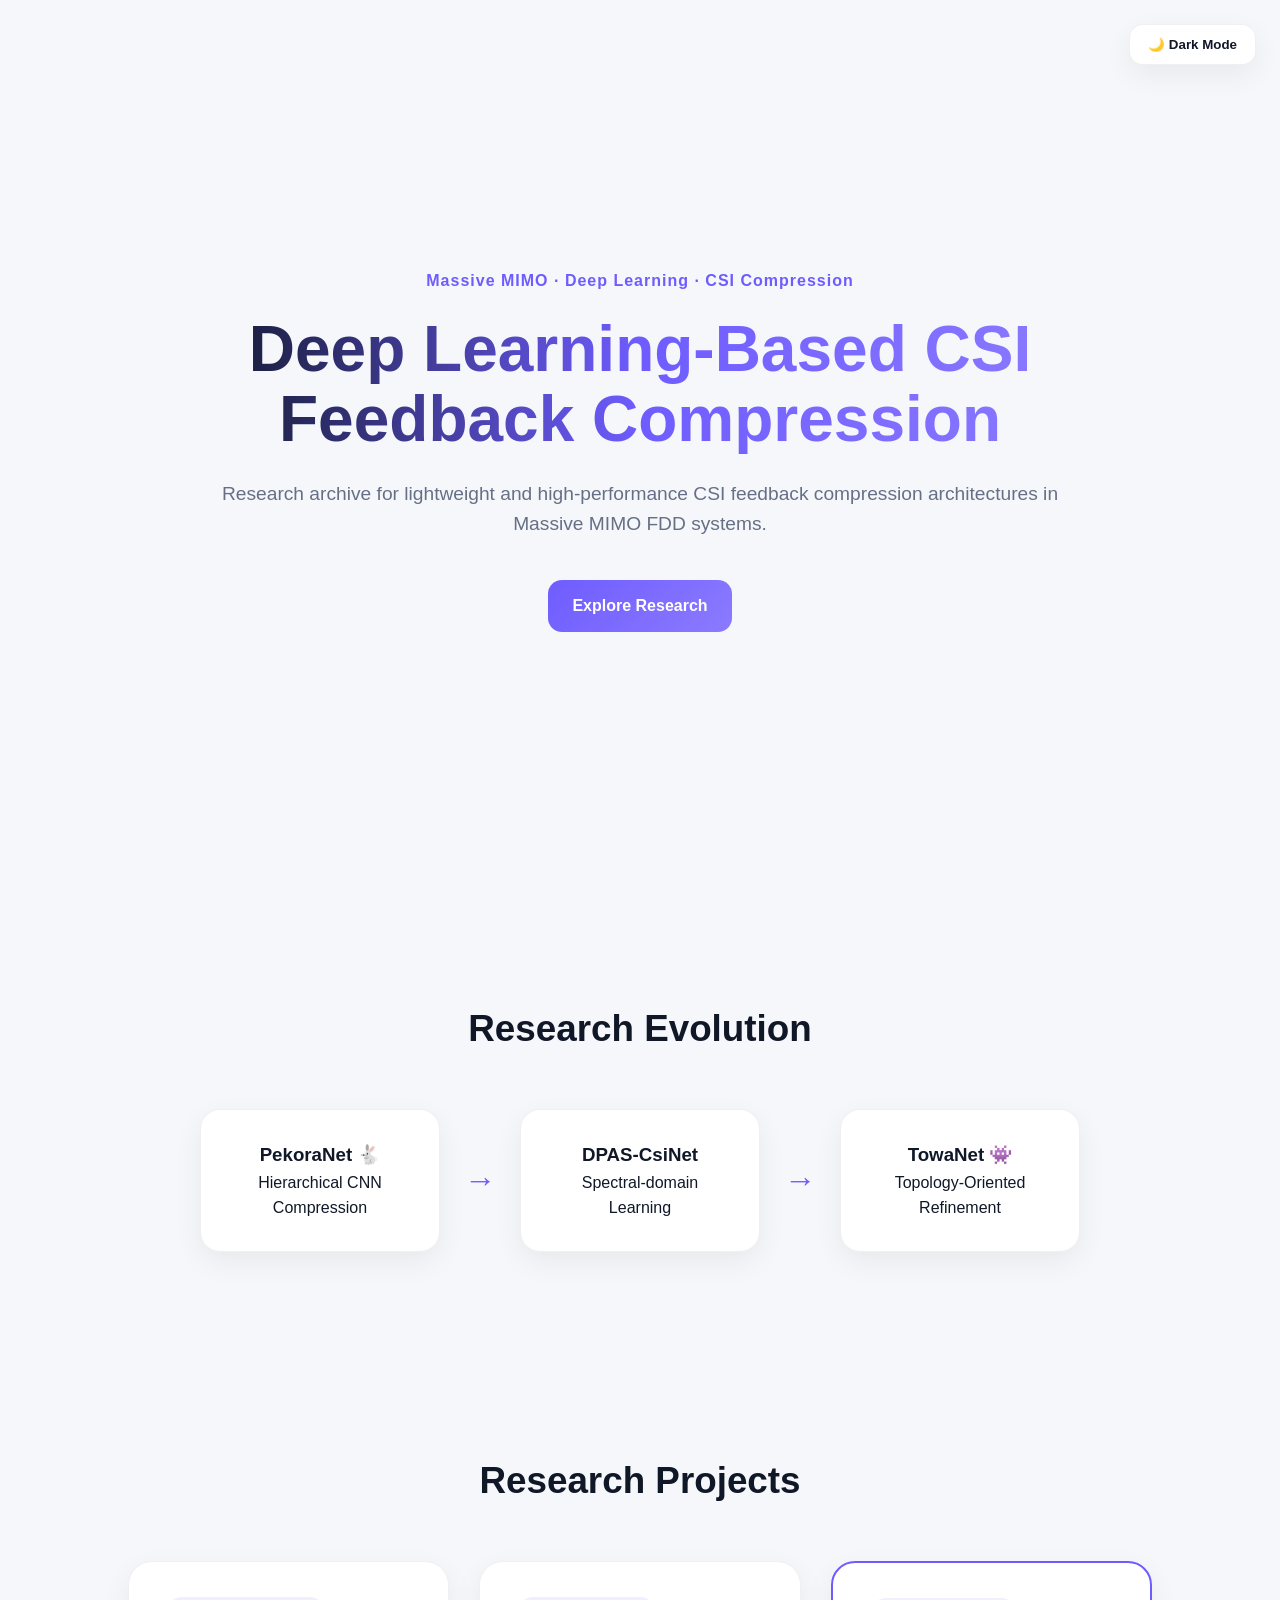
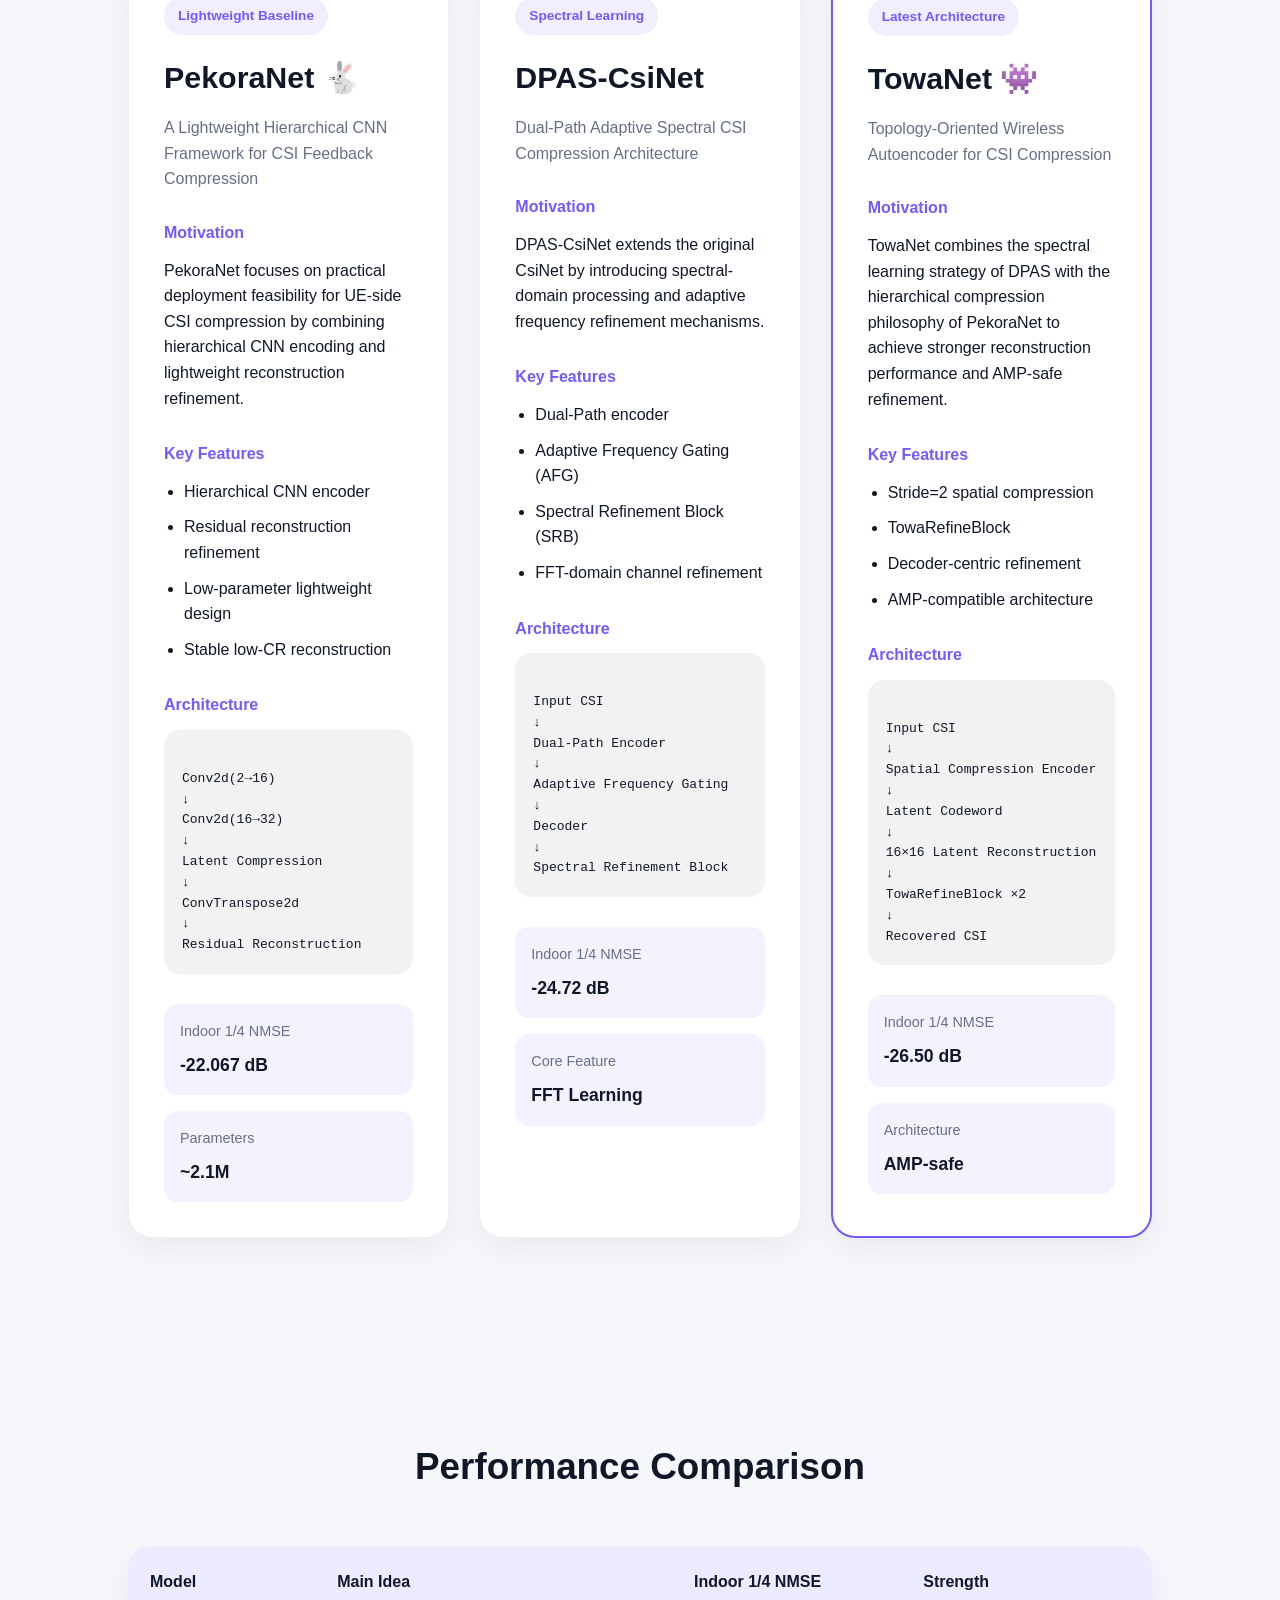
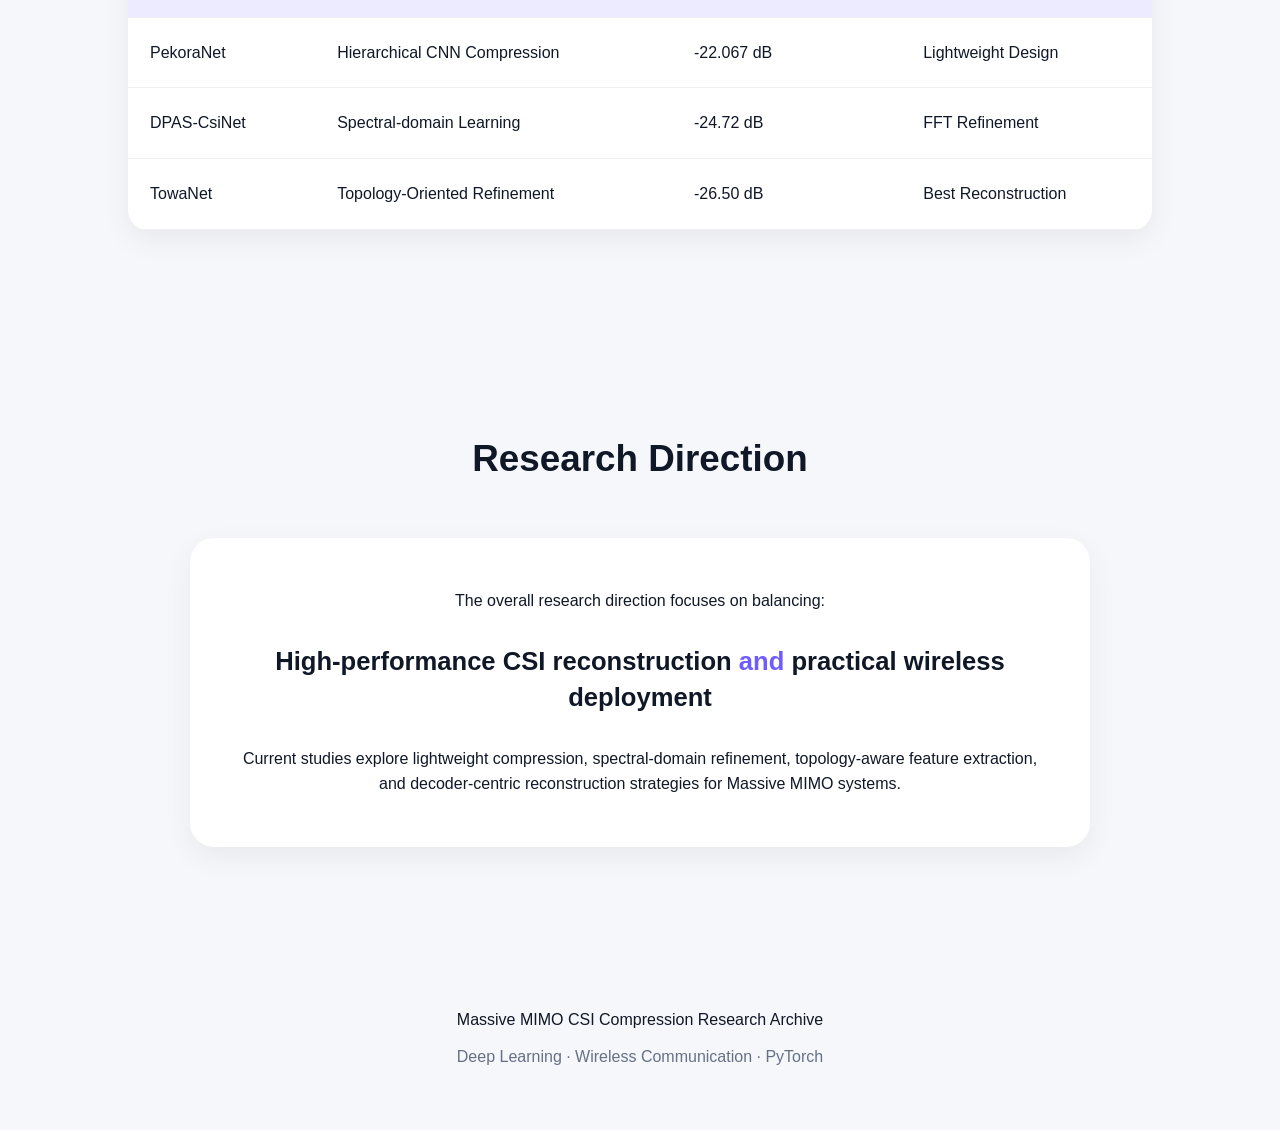
==== commit 5831502b: "Add files via upload" ====
--- a/index.html
+++ b/index.html
@@ -1,211 +1,388 @@
-<!DOCTYPE html>
-<html lang="en">
-<head>
-  <meta charset="UTF-8" />
-  <meta name="viewport" content="width=device-width, initial-scale=1.0" />
-
-  <title>CSI Compression Research</title>
-
-  <link rel="stylesheet" href="style.css" />
-</head>
-
-<body>
-
-  <!-- HERO -->
-  <section class="hero">
-    <div class="hero-content">
-
-      <h1>
-        Massive MIMO CSI Feedback Compression
-      </h1>
-
-      <p>
-        Deep Learning-based CSI Compression Research Projects
-        for FDD Massive MIMO Systems
-      </p>
-
-      <div class="hero-buttons">
-        <a href="#projects">View Projects</a>
-      </div>
-
-    </div>
-  </section>
-
-  <!-- TIMELINE -->
-  <section class="timeline">
-
-    <h2>Research Evolution</h2>
-
-    <div class="timeline-container">
-
-      <div class="timeline-item">
-        <h3>PekoraNet 🐇</h3>
-        <p>Hierarchical CNN Compression</p>
-      </div>
-
-      <div class="timeline-arrow">↓</div>
-
-      <div class="timeline-item">
-        <h3>DPAS-CsiNet</h3>
-        <p>Spectral-domain Refinement</p>
-      </div>
-
-      <div class="timeline-arrow">↓</div>
-
-      <div class="timeline-item">
-        <h3>TowaNet 👾</h3>
-        <p>Topology-Oriented Reconstruction</p>
-      </div>
-
-    </div>
-
-  </section>
-
-  <!-- PROJECTS -->
-  <section class="projects" id="projects">
-
-    <h2>Projects</h2>
-
-    <div class="project-grid">
-
-      <!-- PekoraNet -->
-      <div class="project-card">
-
-        <h3>PekoraNet 🐇</h3>
-
-        <p class="project-subtitle">
-          Lightweight Hierarchical CNN Framework
-        </p>
-
-        <ul>
-          <li>Hierarchical CNN Encoder</li>
-          <li>Residual Reconstruction</li>
-          <li>Lightweight UE-side Design</li>
-          <li>Stable Low-CR Reconstruction</li>
-        </ul>
-
-        <div class="metric">
-          Indoor 1/4 NMSE:
-          <strong>-22.067 dB</strong>
-        </div>
-
-        <a href="PekoraNet_README.md" target="_blank">
-          View README
-        </a>
-
-      </div>
-
-      <!-- DPAS -->
-      <div class="project-card">
-
-        <h3>DPAS-CsiNet</h3>
-
-        <p class="project-subtitle">
-          Dual-Path Adaptive Spectral Compression
-        </p>
-
-        <ul>
-          <li>Dual-Path Encoder</li>
-          <li>Adaptive Frequency Gating</li>
-          <li>Spectral Refinement Block</li>
-          <li>FFT-domain Feature Learning</li>
-        </ul>
-
-        <div class="metric">
-          Indoor 1/4 NMSE:
-          <strong>-24.72 dB</strong>
-        </div>
-
-        <a href="DPAS_README.md" target="_blank">
-          View README
-        </a>
-
-      </div>
-
-      <!-- TowaNet -->
-      <div class="project-card featured">
-
-        <h3>TowaNet 👾</h3>
-
-        <p class="project-subtitle">
-          Topology-Oriented Wireless Autoencoder
-        </p>
-
-        <ul>
-          <li>Spatial Compression Encoder</li>
-          <li>TowaRefineBlock</li>
-          <li>Decoder-centric Refinement</li>
-          <li>AMP-safe Architecture</li>
-        </ul>
-
-        <div class="metric">
-          Indoor 1/4 NMSE:
-          <strong>-26.50 dB</strong>
-        </div>
-
-        <a href="TowaNet_README.md" target="_blank">
-          View README
-        </a>
-
-      </div>
-
-    </div>
-
-  </section>
-
-  <!-- COMPARISON -->
-  <section class="comparison">
-
-    <h2>Architecture Comparison</h2>
-
-    <table>
-
-      <thead>
-        <tr>
-          <th>Model</th>
-          <th>Main Idea</th>
-          <th>Strength</th>
-        </tr>
-      </thead>
-
-      <tbody>
-
-        <tr>
-          <td>PekoraNet</td>
-          <td>Hierarchical CNN Compression</td>
-          <td>Lightweight Design</td>
-        </tr>
-
-        <tr>
-          <td>DPAS-CsiNet</td>
-          <td>FFT + DualPath Learning</td>
-          <td>Spectral Refinement</td>
-        </tr>
-
-        <tr>
-          <td>TowaNet</td>
-          <td>Spatial Compression + Refine</td>
-          <td>Best Reconstruction Performance</td>
-        </tr>
-
-      </tbody>
-
-    </table>
-
-  </section>
-
-  <!-- FOOTER -->
-  <footer>
-
-    <p>
-      Massive MIMO CSI Compression Research Archive
-    </p>
-
-    <p>
-      Deep Learning · Wireless Communication · PyTorch
-    </p>
-
-  </footer>
-
-</body>
-</html>
+<!DOCTYPE html>
+<html lang="en">
+
+<head>
+  <meta charset="UTF-8" />
+  <meta name="viewport" content="width=device-width, initial-scale=1.0"/>
+
+  <title>CSI Compression Research</title>
+
+  <link rel="stylesheet" href="style.css"/>
+</head>
+
+<body>
+
+<button id="themeToggle" class="theme-toggle">
+  🌙 Dark Mode
+</button>
+
+<section class="hero">
+
+  <div class="hero-content">
+
+    <p class="hero-tag">
+      Massive MIMO · Deep Learning · CSI Compression
+    </p>
+
+    <h1>
+      Deep Learning-Based CSI Feedback Compression
+    </h1>
+
+    <p class="hero-description">
+      Research archive for lightweight and high-performance
+      CSI feedback compression architectures in Massive MIMO
+      FDD systems.
+    </p>
+
+    <div class="hero-buttons">
+      <a href="#projects">Explore Research</a>
+    </div>
+
+  </div>
+
+</section>
+
+<section class="timeline">
+
+  <h2>Research Evolution</h2>
+
+  <div class="timeline-container">
+
+    <div class="timeline-item">
+      <h3>PekoraNet 🐇</h3>
+      <p>Hierarchical CNN Compression</p>
+    </div>
+
+    <div class="timeline-arrow">→</div>
+
+    <div class="timeline-item">
+      <h3>DPAS-CsiNet</h3>
+      <p>Spectral-domain Learning</p>
+    </div>
+
+    <div class="timeline-arrow">→</div>
+
+    <div class="timeline-item">
+      <h3>TowaNet 👾</h3>
+      <p>Topology-Oriented Refinement</p>
+    </div>
+
+  </div>
+
+</section>
+
+<section class="projects" id="projects">
+
+  <h2>Research Projects</h2>
+
+  <div class="project-grid">
+
+    <div class="project-card">
+
+      <div class="project-label">
+        Lightweight Baseline
+      </div>
+
+      <h3>PekoraNet 🐇</h3>
+
+      <p class="project-subtitle">
+        A Lightweight Hierarchical CNN Framework
+        for CSI Feedback Compression
+      </p>
+
+      <div class="project-section">
+        <h4>Motivation</h4>
+        <p>
+          PekoraNet focuses on practical deployment feasibility
+          for UE-side CSI compression by combining hierarchical
+          CNN encoding and lightweight reconstruction refinement.
+        </p>
+      </div>
+
+      <div class="project-section">
+        <h4>Key Features</h4>
+
+        <ul>
+          <li>Hierarchical CNN encoder</li>
+          <li>Residual reconstruction refinement</li>
+          <li>Low-parameter lightweight design</li>
+          <li>Stable low-CR reconstruction</li>
+        </ul>
+      </div>
+
+      <div class="project-section">
+        <h4>Architecture</h4>
+
+        <div class="code-block">
+Conv2d(2→16)
+↓
+Conv2d(16→32)
+↓
+Latent Compression
+↓
+ConvTranspose2d
+↓
+Residual Reconstruction
+        </div>
+      </div>
+
+      <div class="metric-box">
+
+        <div>
+          <span>Indoor 1/4 NMSE</span>
+          <strong>-22.067 dB</strong>
+        </div>
+
+        <div>
+          <span>Parameters</span>
+          <strong>~2.1M</strong>
+        </div>
+
+      </div>
+
+    </div>
+
+    <div class="project-card">
+
+      <div class="project-label">
+        Spectral Learning
+      </div>
+
+      <h3>DPAS-CsiNet</h3>
+
+      <p class="project-subtitle">
+        Dual-Path Adaptive Spectral
+        CSI Compression Architecture
+      </p>
+
+      <div class="project-section">
+        <h4>Motivation</h4>
+
+        <p>
+          DPAS-CsiNet extends the original CsiNet by introducing
+          spectral-domain processing and adaptive frequency
+          refinement mechanisms.
+        </p>
+      </div>
+
+      <div class="project-section">
+        <h4>Key Features</h4>
+
+        <ul>
+          <li>Dual-Path encoder</li>
+          <li>Adaptive Frequency Gating (AFG)</li>
+          <li>Spectral Refinement Block (SRB)</li>
+          <li>FFT-domain channel refinement</li>
+        </ul>
+      </div>
+
+      <div class="project-section">
+        <h4>Architecture</h4>
+
+        <div class="code-block">
+Input CSI
+↓
+Dual-Path Encoder
+↓
+Adaptive Frequency Gating
+↓
+Decoder
+↓
+Spectral Refinement Block
+        </div>
+      </div>
+
+      <div class="metric-box">
+
+        <div>
+          <span>Indoor 1/4 NMSE</span>
+          <strong>-24.72 dB</strong>
+        </div>
+
+        <div>
+          <span>Core Feature</span>
+          <strong>FFT Learning</strong>
+        </div>
+
+      </div>
+
+    </div>
+
+    <div class="project-card featured">
+
+      <div class="project-label">
+        Latest Architecture
+      </div>
+
+      <h3>TowaNet 👾</h3>
+
+      <p class="project-subtitle">
+        Topology-Oriented Wireless Autoencoder
+        for CSI Compression
+      </p>
+
+      <div class="project-section">
+        <h4>Motivation</h4>
+
+        <p>
+          TowaNet combines the spectral learning strategy
+          of DPAS with the hierarchical compression philosophy
+          of PekoraNet to achieve stronger reconstruction
+          performance and AMP-safe refinement.
+        </p>
+      </div>
+
+      <div class="project-section">
+        <h4>Key Features</h4>
+
+        <ul>
+          <li>Stride=2 spatial compression</li>
+          <li>TowaRefineBlock</li>
+          <li>Decoder-centric refinement</li>
+          <li>AMP-compatible architecture</li>
+        </ul>
+      </div>
+
+      <div class="project-section">
+        <h4>Architecture</h4>
+
+        <div class="code-block">
+Input CSI
+↓
+Spatial Compression Encoder
+↓
+Latent Codeword
+↓
+16×16 Latent Reconstruction
+↓
+TowaRefineBlock ×2
+↓
+Recovered CSI
+        </div>
+      </div>
+
+      <div class="metric-box">
+
+        <div>
+          <span>Indoor 1/4 NMSE</span>
+          <strong>-26.50 dB</strong>
+        </div>
+
+        <div>
+          <span>Architecture</span>
+          <strong>AMP-safe</strong>
+        </div>
+
+      </div>
+
+    </div>
+
+  </div>
+
+</section>
+
+<section class="comparison">
+
+  <h2>Performance Comparison</h2>
+
+  <table>
+
+    <thead>
+      <tr>
+        <th>Model</th>
+        <th>Main Idea</th>
+        <th>Indoor 1/4 NMSE</th>
+        <th>Strength</th>
+      </tr>
+    </thead>
+
+    <tbody>
+
+      <tr>
+        <td>PekoraNet</td>
+        <td>Hierarchical CNN Compression</td>
+        <td>-22.067 dB</td>
+        <td>Lightweight Design</td>
+      </tr>
+
+      <tr>
+        <td>DPAS-CsiNet</td>
+        <td>Spectral-domain Learning</td>
+        <td>-24.72 dB</td>
+        <td>FFT Refinement</td>
+      </tr>
+
+      <tr>
+        <td>TowaNet</td>
+        <td>Topology-Oriented Refinement</td>
+        <td>-26.50 dB</td>
+        <td>Best Reconstruction</td>
+      </tr>
+
+    </tbody>
+
+  </table>
+
+</section>
+
+<section class="research-direction">
+
+  <h2>Research Direction</h2>
+
+  <div class="direction-box">
+
+    <p>
+      The overall research direction focuses on balancing:
+    </p>
+
+    <div class="direction-highlight">
+
+      High-performance CSI reconstruction
+      <span>and</span>
+      practical wireless deployment
+
+    </div>
+
+    <p>
+      Current studies explore lightweight compression,
+      spectral-domain refinement, topology-aware feature
+      extraction, and decoder-centric reconstruction
+      strategies for Massive MIMO systems.
+    </p>
+
+  </div>
+
+</section>
+
+<footer>
+
+  <p>
+    Massive MIMO CSI Compression Research Archive
+  </p>
+
+  <p>
+    Deep Learning · Wireless Communication · PyTorch
+  </p>
+
+</footer>
+
+<script>
+
+const toggleBtn = document.getElementById("themeToggle");
+
+toggleBtn.addEventListener("click", () => {
+
+  document.body.classList.toggle("dark-mode");
+
+  if(document.body.classList.contains("dark-mode")) {
+    toggleBtn.innerHTML = "☀️ Light Mode";
+  } else {
+    toggleBtn.innerHTML = "🌙 Dark Mode";
+  }
+
+});
+
+</script>
+
+</body>
+</html>
--- a/style.css
+++ b/style.css
@@ -1,449 +1,363 @@
-/* =========================
-   GLOBAL
-========================= */
-
-* {
-  margin: 0;
-  padding: 0;
-  box-sizing: border-box;
-}
-
-html {
-  scroll-behavior: smooth;
-}
-
-body {
-  background: #070b16;
-  color: #e8ecff;
-  font-family: "Segoe UI", sans-serif;
-  line-height: 1.6;
-  overflow-x: hidden;
-}
-
-/* =========================
-   BACKGROUND GLOW
-========================= */
-
-body::before {
-  content: "";
-  position: fixed;
-  width: 800px;
-  height: 800px;
-  background: radial-gradient(
-    circle,
-    rgba(124, 92, 255, 0.15),
-    transparent 70%
-  );
-
-  top: -200px;
-  right: -200px;
-
-  z-index: -1;
-}
-
-body::after {
-  content: "";
-  position: fixed;
-  width: 700px;
-  height: 700px;
-  background: radial-gradient(
-    circle,
-    rgba(0, 212, 255, 0.12),
-    transparent 70%
-  );
-
-  bottom: -200px;
-  left: -200px;
-
-  z-index: -1;
-}
-
-/* =========================
-   HERO
-========================= */
-
-.hero {
-  min-height: 100vh;
-
-  display: flex;
-  align-items: center;
-  justify-content: center;
-
-  text-align: center;
-
-  padding: 40px;
-}
-
-.hero-content {
-  max-width: 900px;
-}
-
-.hero h1 {
-  font-size: 4rem;
-  line-height: 1.1;
-  margin-bottom: 24px;
-
-  font-weight: 800;
-
-  background: linear-gradient(
-    90deg,
-    #ffffff,
-    #8ec5ff,
-    #b78cff
-  );
-
-  -webkit-background-clip: text;
-  -webkit-text-fill-color: transparent;
-}
-
-.hero p {
-  font-size: 1.2rem;
-  color: #aab3d9;
-
-  margin-bottom: 40px;
-}
-
-.hero-buttons a {
-  text-decoration: none;
-
-  padding: 14px 28px;
-
-  border-radius: 14px;
-
-  background: linear-gradient(
-    135deg,
-    #6f5cff,
-    #9d7dff
-  );
-
-  color: white;
-  font-weight: 600;
-
-  transition: 0.3s ease;
-
-  box-shadow:
-    0 0 20px rgba(124, 92, 255, 0.4);
-}
-
-.hero-buttons a:hover {
-  transform: translateY(-3px);
-
-  box-shadow:
-    0 0 30px rgba(124, 92, 255, 0.8);
-}
-
-/* =========================
-   SECTION
-========================= */
-
-section {
-  padding: 100px 10%;
-}
-
-section h2 {
-  font-size: 2.3rem;
-  margin-bottom: 50px;
-
-  text-align: center;
-
-  color: #ffffff;
-}
-
-/* =========================
-   TIMELINE
-========================= */
-
-.timeline-container {
-  display: flex;
-  justify-content: center;
-  align-items: center;
-
-  gap: 24px;
-  flex-wrap: wrap;
-}
-
-.timeline-item {
-  background: rgba(255,255,255,0.04);
-
-  border: 1px solid rgba(255,255,255,0.08);
-
-  backdrop-filter: blur(12px);
-
-  border-radius: 20px;
-
-  padding: 30px;
-
-  width: 240px;
-
-  text-align: center;
-
-  transition: 0.3s ease;
-}
-
-.timeline-item:hover {
-  transform: translateY(-6px);
-
-  border-color: rgba(124, 92, 255, 0.5);
-
-  box-shadow:
-    0 0 30px rgba(124, 92, 255, 0.25);
-}
-
-.timeline-item h3 {
-  margin-bottom: 10px;
-  font-size: 1.3rem;
-}
-
-.timeline-item p {
-  color: #9aa6d1;
-}
-
-.timeline-arrow {
-  font-size: 2rem;
-  color: #7c5cff;
-}
-
-/* =========================
-   PROJECT GRID
-========================= */
-
-.project-grid {
-  display: grid;
-
-  grid-template-columns:
-    repeat(auto-fit, minmax(300px, 1fr));
-
-  gap: 30px;
-}
-
-.project-card {
-  background: rgba(255,255,255,0.04);
-
-  border: 1px solid rgba(255,255,255,0.08);
-
-  border-radius: 24px;
-
-  padding: 35px;
-
-  position: relative;
-
-  overflow: hidden;
-
-  transition: 0.35s ease;
-
-  backdrop-filter: blur(12px);
-}
-
-/* glow */
-.project-card::before {
-  content: "";
-
-  position: absolute;
-
-  width: 300px;
-  height: 300px;
-
-  background: radial-gradient(
-    circle,
-    rgba(124,92,255,0.18),
-    transparent 70%
-  );
-
-  top: -120px;
-  right: -120px;
-}
-
-.project-card:hover {
-  transform: translateY(-8px);
-
-  border-color: rgba(124,92,255,0.4);
-
-  box-shadow:
-    0 0 40px rgba(124,92,255,0.2);
-}
-
-/* featured card */
-.featured {
-  border: 1px solid rgba(255, 0, 200, 0.35);
-
-  box-shadow:
-    0 0 35px rgba(255, 0, 200, 0.12);
-}
-
-.featured::before {
-  background: radial-gradient(
-    circle,
-    rgba(255, 0, 200, 0.2),
-    transparent 70%
-  );
-}
-
-.project-card h3 {
-  font-size: 1.8rem;
-
-  margin-bottom: 14px;
-}
-
-.project-subtitle {
-  color: #8ea1d6;
-
-  margin-bottom: 24px;
-
-  min-height: 48px;
-}
-
-.project-card ul {
-  list-style: none;
-
-  margin-bottom: 30px;
-}
-
-.project-card ul li {
-  margin-bottom: 12px;
-
-  color: #d9def5;
-
-  position: relative;
-
-  padding-left: 20px;
-}
-
-.project-card ul li::before {
-  content: "•";
-
-  position: absolute;
-  left: 0;
-
-  color: #7c5cff;
-}
-
-.metric {
-  margin-bottom: 28px;
-
-  padding: 14px;
-
-  border-radius: 12px;
-
-  background: rgba(255,255,255,0.05);
-
-  color: #dce4ff;
-}
-
-.metric strong {
-  color: #ffffff;
-}
-
-.project-card a {
-  display: inline-block;
-
-  text-decoration: none;
-
-  color: white;
-
-  background: linear-gradient(
-    135deg,
-    #5f7cff,
-    #7c5cff
-  );
-
-  padding: 12px 22px;
-
-  border-radius: 12px;
-
-  font-weight: 600;
-
-  transition: 0.3s ease;
-}
-
-.project-card a:hover {
-  transform: scale(1.04);
-
-  box-shadow:
-    0 0 25px rgba(124,92,255,0.45);
-}
-
-/* =========================
-   COMPARISON TABLE
-========================= */
-
-.comparison table {
-  width: 100%;
-
-  border-collapse: collapse;
-
-  overflow: hidden;
-
-  border-radius: 18px;
-
-  background: rgba(255,255,255,0.03);
-
-  backdrop-filter: blur(10px);
-}
-
-.comparison th,
-.comparison td {
-  padding: 22px;
-
-  text-align: left;
-}
-
-.comparison th {
-  background: rgba(124,92,255,0.16);
-
-  color: #ffffff;
-}
-
-.comparison tr {
-  border-bottom:
-    1px solid rgba(255,255,255,0.06);
-}
-
-.comparison td {
-  color: #d4dbf7;
-}
-
-/* =========================
-   FOOTER
-========================= */
-
-footer {
-  padding: 60px 20px;
-
-  text-align: center;
-
-  color: #8892bd;
-}
-
-footer p:first-child {
-  margin-bottom: 12px;
-
-  color: #cfd8ff;
-}
-
-/* =========================
-   RESPONSIVE
-========================= */
-
-@media (max-width: 768px) {
-
-  .hero h1 {
-    font-size: 2.5rem;
-  }
-
-  .hero p {
-    font-size: 1rem;
-  }
-
-  section {
-    padding: 80px 7%;
-  }
-
-  .timeline-container {
-    flex-direction: column;
-  }
-
-  .timeline-arrow {
-    transform: rotate(90deg);
-  }
-
-}+
+:root {
+
+  --bg: #f5f7fb;
+  --bg-secondary: #ffffff;
+
+  --text: #101828;
+  --text-soft: #667085;
+
+  --accent: #6f5cff;
+  --accent-2: #8b7bff;
+
+  --border: rgba(0,0,0,0.06);
+
+  --shadow:
+    0 10px 30px rgba(0,0,0,0.06);
+
+}
+
+.dark-mode {
+
+  --bg: #070b16;
+  --bg-secondary: rgba(255,255,255,0.04);
+
+  --text: #e8ecff;
+  --text-soft: #aab3d9;
+
+  --accent: #7c5cff;
+  --accent-2: #b78cff;
+
+  --border: rgba(255,255,255,0.08);
+
+  --shadow:
+    0 0 35px rgba(124,92,255,0.16);
+
+}
+
+* {
+  margin: 0;
+  padding: 0;
+  box-sizing: border-box;
+}
+
+html {
+  scroll-behavior: smooth;
+}
+
+body {
+  background: var(--bg);
+  color: var(--text);
+  font-family: "Segoe UI", sans-serif;
+  line-height: 1.6;
+  overflow-x: hidden;
+  transition: background 0.35s ease, color 0.35s ease;
+}
+
+.hero {
+  min-height: 100vh;
+  display: flex;
+  align-items: center;
+  justify-content: center;
+  text-align: center;
+  padding: 40px;
+}
+
+.hero-content {
+  max-width: 900px;
+}
+
+.hero-tag {
+  color: var(--accent);
+  margin-bottom: 20px;
+  font-weight: 700;
+  letter-spacing: 1px;
+}
+
+.hero h1 {
+  font-size: 4rem;
+  font-weight: 800;
+  line-height: 1.1;
+  margin-bottom: 24px;
+
+  background: linear-gradient(
+    90deg,
+    var(--text),
+    var(--accent),
+    var(--accent-2)
+  );
+
+  -webkit-background-clip: text;
+  -webkit-text-fill-color: transparent;
+}
+
+.hero-description {
+  font-size: 1.2rem;
+  color: var(--text-soft);
+  margin-bottom: 40px;
+}
+
+.hero-buttons a,
+.project-card a {
+  display: inline-block;
+  text-decoration: none;
+  color: white;
+  background: linear-gradient(
+    135deg,
+    var(--accent),
+    var(--accent-2)
+  );
+  padding: 13px 24px;
+  border-radius: 14px;
+  font-weight: 600;
+  transition: 0.3s ease;
+}
+
+.hero-buttons a:hover,
+.project-card a:hover {
+  transform: translateY(-3px);
+}
+
+.theme-toggle {
+  position: fixed;
+  top: 24px;
+  right: 24px;
+  z-index: 999;
+  border: none;
+  background: var(--bg-secondary);
+  color: var(--text);
+  border: 1px solid var(--border);
+  padding: 12px 18px;
+  border-radius: 14px;
+  cursor: pointer;
+  font-weight: 600;
+  transition: 0.3s ease;
+  box-shadow: var(--shadow);
+}
+
+.theme-toggle:hover {
+  transform: translateY(-2px);
+}
+
+section {
+  padding: 100px 10%;
+}
+
+section h2 {
+  font-size: 2.3rem;
+  margin-bottom: 50px;
+  text-align: center;
+  color: var(--text);
+}
+
+.timeline-container {
+  display: flex;
+  justify-content: center;
+  align-items: center;
+  gap: 24px;
+  flex-wrap: wrap;
+}
+
+.timeline-item {
+  background: var(--bg-secondary);
+  border: 1px solid var(--border);
+  border-radius: 20px;
+  padding: 30px;
+  width: 240px;
+  text-align: center;
+  transition: 0.3s ease;
+  box-shadow: var(--shadow);
+}
+
+.timeline-item:hover {
+  transform: translateY(-6px);
+}
+
+.timeline-arrow {
+  font-size: 2rem;
+  color: var(--accent);
+}
+
+.project-grid {
+  display: grid;
+  grid-template-columns:
+    repeat(auto-fit, minmax(320px, 1fr));
+  gap: 30px;
+}
+
+.project-card {
+  background: var(--bg-secondary);
+  border: 1px solid var(--border);
+  border-radius: 24px;
+  padding: 35px;
+  transition: 0.35s ease;
+  box-shadow: var(--shadow);
+}
+
+.project-card:hover {
+  transform: translateY(-8px);
+  border-color: var(--accent);
+}
+
+.featured {
+  border: 2px solid var(--accent);
+}
+
+.project-label {
+  display: inline-block;
+  margin-bottom: 18px;
+  padding: 8px 14px;
+  border-radius: 999px;
+  background: rgba(111,92,255,0.1);
+  color: var(--accent);
+  font-size: 0.85rem;
+  font-weight: 700;
+}
+
+.project-card h3 {
+  font-size: 1.9rem;
+  margin-bottom: 14px;
+}
+
+.project-subtitle {
+  color: var(--text-soft);
+  margin-bottom: 28px;
+}
+
+.project-section {
+  margin-bottom: 30px;
+}
+
+.project-section h4 {
+  margin-bottom: 12px;
+  color: var(--accent);
+}
+
+.project-section ul {
+  padding-left: 20px;
+}
+
+.project-section li {
+  margin-bottom: 10px;
+}
+
+.code-block {
+  background: rgba(0,0,0,0.05);
+  padding: 18px;
+  border-radius: 16px;
+  white-space: pre-line;
+  font-family: monospace;
+  overflow-x: auto;
+}
+
+.dark-mode .code-block {
+  background: rgba(255,255,255,0.05);
+}
+
+.metric-box {
+  display: flex;
+  justify-content: space-between;
+  gap: 16px;
+  flex-wrap: wrap;
+}
+
+.metric-box div {
+  flex: 1;
+  min-width: 120px;
+  background: rgba(111,92,255,0.08);
+  padding: 16px;
+  border-radius: 14px;
+}
+
+.metric-box span {
+  display: block;
+  font-size: 0.9rem;
+  color: var(--text-soft);
+  margin-bottom: 8px;
+}
+
+.metric-box strong {
+  font-size: 1.1rem;
+}
+
+.comparison table {
+  width: 100%;
+  border-collapse: collapse;
+  background: var(--bg-secondary);
+  border-radius: 20px;
+  overflow: hidden;
+  box-shadow: var(--shadow);
+}
+
+.comparison th,
+.comparison td {
+  padding: 22px;
+  text-align: left;
+}
+
+.comparison th {
+  background: rgba(111,92,255,0.12);
+}
+
+.comparison tr {
+  border-bottom: 1px solid var(--border);
+}
+
+.research-direction {
+  text-align: center;
+}
+
+.direction-box {
+  max-width: 900px;
+  margin: auto;
+  background: var(--bg-secondary);
+  padding: 50px;
+  border-radius: 24px;
+  box-shadow: var(--shadow);
+}
+
+.direction-highlight {
+  margin: 30px 0;
+  font-size: 1.6rem;
+  font-weight: 700;
+  line-height: 1.4;
+}
+
+.direction-highlight span {
+  color: var(--accent);
+}
+
+footer {
+  padding: 60px 20px;
+  text-align: center;
+  color: var(--text-soft);
+}
+
+footer p:first-child {
+  margin-bottom: 12px;
+  color: var(--text);
+}
+
+@media (max-width: 768px) {
+
+  .hero h1 {
+    font-size: 2.5rem;
+  }
+
+  .hero-description {
+    font-size: 1rem;
+  }
+
+  section {
+    padding: 80px 7%;
+  }
+
+  .timeline-container {
+    flex-direction: column;
+  }
+
+  .timeline-arrow {
+    transform: rotate(90deg);
+  }
+
+}
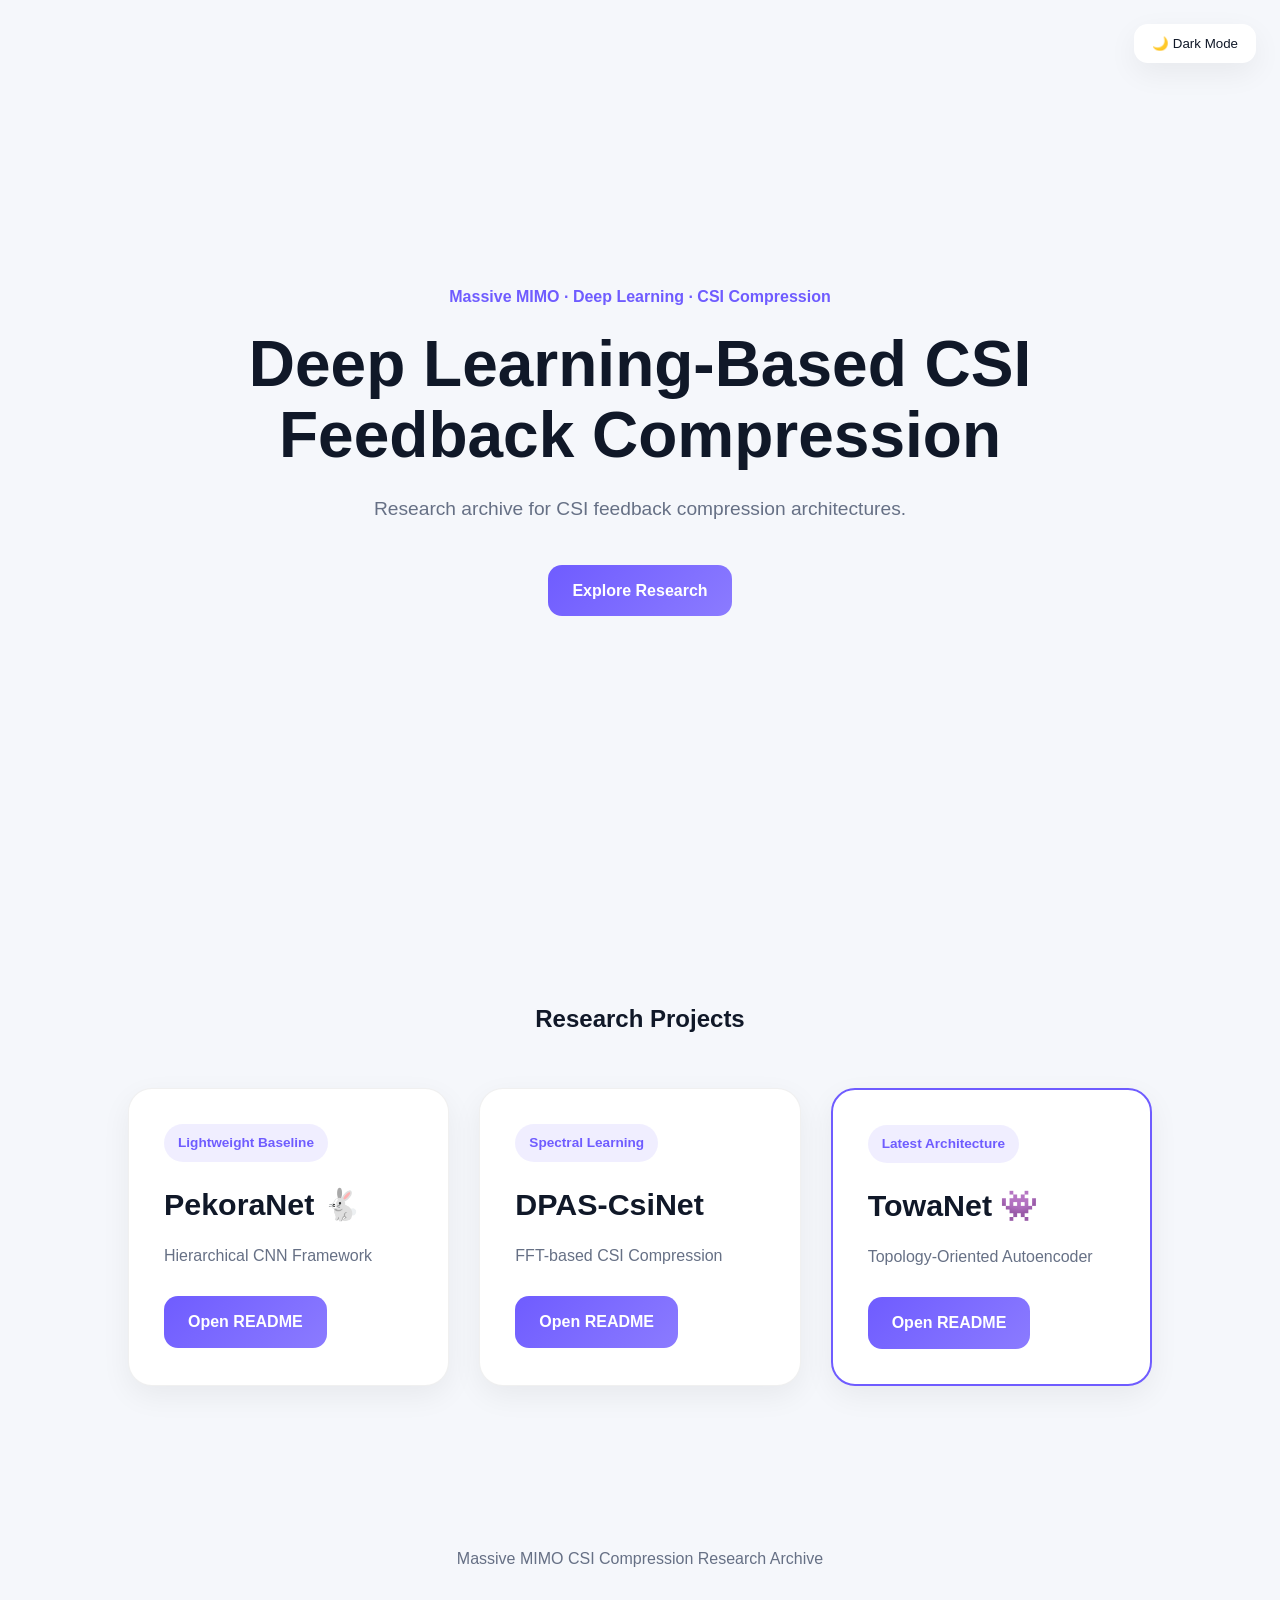
==== commit 9be0eeb5: "Add files via upload" ====
--- a/index.html
+++ b/index.html
@@ -1,388 +1 @@
-<!DOCTYPE html>
-<html lang="en">
-
-<head>
-  <meta charset="UTF-8" />
-  <meta name="viewport" content="width=device-width, initial-scale=1.0"/>
-
-  <title>CSI Compression Research</title>
-
-  <link rel="stylesheet" href="style.css"/>
-</head>
-
-<body>
-
-<button id="themeToggle" class="theme-toggle">
-  🌙 Dark Mode
-</button>
-
-<section class="hero">
-
-  <div class="hero-content">
-
-    <p class="hero-tag">
-      Massive MIMO · Deep Learning · CSI Compression
-    </p>
-
-    <h1>
-      Deep Learning-Based CSI Feedback Compression
-    </h1>
-
-    <p class="hero-description">
-      Research archive for lightweight and high-performance
-      CSI feedback compression architectures in Massive MIMO
-      FDD systems.
-    </p>
-
-    <div class="hero-buttons">
-      <a href="#projects">Explore Research</a>
-    </div>
-
-  </div>
-
-</section>
-
-<section class="timeline">
-
-  <h2>Research Evolution</h2>
-
-  <div class="timeline-container">
-
-    <div class="timeline-item">
-      <h3>PekoraNet 🐇</h3>
-      <p>Hierarchical CNN Compression</p>
-    </div>
-
-    <div class="timeline-arrow">→</div>
-
-    <div class="timeline-item">
-      <h3>DPAS-CsiNet</h3>
-      <p>Spectral-domain Learning</p>
-    </div>
-
-    <div class="timeline-arrow">→</div>
-
-    <div class="timeline-item">
-      <h3>TowaNet 👾</h3>
-      <p>Topology-Oriented Refinement</p>
-    </div>
-
-  </div>
-
-</section>
-
-<section class="projects" id="projects">
-
-  <h2>Research Projects</h2>
-
-  <div class="project-grid">
-
-    <div class="project-card">
-
-      <div class="project-label">
-        Lightweight Baseline
-      </div>
-
-      <h3>PekoraNet 🐇</h3>
-
-      <p class="project-subtitle">
-        A Lightweight Hierarchical CNN Framework
-        for CSI Feedback Compression
-      </p>
-
-      <div class="project-section">
-        <h4>Motivation</h4>
-        <p>
-          PekoraNet focuses on practical deployment feasibility
-          for UE-side CSI compression by combining hierarchical
-          CNN encoding and lightweight reconstruction refinement.
-        </p>
-      </div>
-
-      <div class="project-section">
-        <h4>Key Features</h4>
-
-        <ul>
-          <li>Hierarchical CNN encoder</li>
-          <li>Residual reconstruction refinement</li>
-          <li>Low-parameter lightweight design</li>
-          <li>Stable low-CR reconstruction</li>
-        </ul>
-      </div>
-
-      <div class="project-section">
-        <h4>Architecture</h4>
-
-        <div class="code-block">
-Conv2d(2→16)
-↓
-Conv2d(16→32)
-↓
-Latent Compression
-↓
-ConvTranspose2d
-↓
-Residual Reconstruction
-        </div>
-      </div>
-
-      <div class="metric-box">
-
-        <div>
-          <span>Indoor 1/4 NMSE</span>
-          <strong>-22.067 dB</strong>
-        </div>
-
-        <div>
-          <span>Parameters</span>
-          <strong>~2.1M</strong>
-        </div>
-
-      </div>
-
-    </div>
-
-    <div class="project-card">
-
-      <div class="project-label">
-        Spectral Learning
-      </div>
-
-      <h3>DPAS-CsiNet</h3>
-
-      <p class="project-subtitle">
-        Dual-Path Adaptive Spectral
-        CSI Compression Architecture
-      </p>
-
-      <div class="project-section">
-        <h4>Motivation</h4>
-
-        <p>
-          DPAS-CsiNet extends the original CsiNet by introducing
-          spectral-domain processing and adaptive frequency
-          refinement mechanisms.
-        </p>
-      </div>
-
-      <div class="project-section">
-        <h4>Key Features</h4>
-
-        <ul>
-          <li>Dual-Path encoder</li>
-          <li>Adaptive Frequency Gating (AFG)</li>
-          <li>Spectral Refinement Block (SRB)</li>
-          <li>FFT-domain channel refinement</li>
-        </ul>
-      </div>
-
-      <div class="project-section">
-        <h4>Architecture</h4>
-
-        <div class="code-block">
-Input CSI
-↓
-Dual-Path Encoder
-↓
-Adaptive Frequency Gating
-↓
-Decoder
-↓
-Spectral Refinement Block
-        </div>
-      </div>
-
-      <div class="metric-box">
-
-        <div>
-          <span>Indoor 1/4 NMSE</span>
-          <strong>-24.72 dB</strong>
-        </div>
-
-        <div>
-          <span>Core Feature</span>
-          <strong>FFT Learning</strong>
-        </div>
-
-      </div>
-
-    </div>
-
-    <div class="project-card featured">
-
-      <div class="project-label">
-        Latest Architecture
-      </div>
-
-      <h3>TowaNet 👾</h3>
-
-      <p class="project-subtitle">
-        Topology-Oriented Wireless Autoencoder
-        for CSI Compression
-      </p>
-
-      <div class="project-section">
-        <h4>Motivation</h4>
-
-        <p>
-          TowaNet combines the spectral learning strategy
-          of DPAS with the hierarchical compression philosophy
-          of PekoraNet to achieve stronger reconstruction
-          performance and AMP-safe refinement.
-        </p>
-      </div>
-
-      <div class="project-section">
-        <h4>Key Features</h4>
-
-        <ul>
-          <li>Stride=2 spatial compression</li>
-          <li>TowaRefineBlock</li>
-          <li>Decoder-centric refinement</li>
-          <li>AMP-compatible architecture</li>
-        </ul>
-      </div>
-
-      <div class="project-section">
-        <h4>Architecture</h4>
-
-        <div class="code-block">
-Input CSI
-↓
-Spatial Compression Encoder
-↓
-Latent Codeword
-↓
-16×16 Latent Reconstruction
-↓
-TowaRefineBlock ×2
-↓
-Recovered CSI
-        </div>
-      </div>
-
-      <div class="metric-box">
-
-        <div>
-          <span>Indoor 1/4 NMSE</span>
-          <strong>-26.50 dB</strong>
-        </div>
-
-        <div>
-          <span>Architecture</span>
-          <strong>AMP-safe</strong>
-        </div>
-
-      </div>
-
-    </div>
-
-  </div>
-
-</section>
-
-<section class="comparison">
-
-  <h2>Performance Comparison</h2>
-
-  <table>
-
-    <thead>
-      <tr>
-        <th>Model</th>
-        <th>Main Idea</th>
-        <th>Indoor 1/4 NMSE</th>
-        <th>Strength</th>
-      </tr>
-    </thead>
-
-    <tbody>
-
-      <tr>
-        <td>PekoraNet</td>
-        <td>Hierarchical CNN Compression</td>
-        <td>-22.067 dB</td>
-        <td>Lightweight Design</td>
-      </tr>
-
-      <tr>
-        <td>DPAS-CsiNet</td>
-        <td>Spectral-domain Learning</td>
-        <td>-24.72 dB</td>
-        <td>FFT Refinement</td>
-      </tr>
-
-      <tr>
-        <td>TowaNet</td>
-        <td>Topology-Oriented Refinement</td>
-        <td>-26.50 dB</td>
-        <td>Best Reconstruction</td>
-      </tr>
-
-    </tbody>
-
-  </table>
-
-</section>
-
-<section class="research-direction">
-
-  <h2>Research Direction</h2>
-
-  <div class="direction-box">
-
-    <p>
-      The overall research direction focuses on balancing:
-    </p>
-
-    <div class="direction-highlight">
-
-      High-performance CSI reconstruction
-      <span>and</span>
-      practical wireless deployment
-
-    </div>
-
-    <p>
-      Current studies explore lightweight compression,
-      spectral-domain refinement, topology-aware feature
-      extraction, and decoder-centric reconstruction
-      strategies for Massive MIMO systems.
-    </p>
-
-  </div>
-
-</section>
-
-<footer>
-
-  <p>
-    Massive MIMO CSI Compression Research Archive
-  </p>
-
-  <p>
-    Deep Learning · Wireless Communication · PyTorch
-  </p>
-
-</footer>
-
-<script>
-
-const toggleBtn = document.getElementById("themeToggle");
-
-toggleBtn.addEventListener("click", () => {
-
-  document.body.classList.toggle("dark-mode");
-
-  if(document.body.classList.contains("dark-mode")) {
-    toggleBtn.innerHTML = "☀️ Light Mode";
-  } else {
-    toggleBtn.innerHTML = "🌙 Dark Mode";
-  }
-
-});
-
-</script>
-
-</body>
-</html>
+<!DOCTYPE html><html><head><meta charset='UTF-8'><meta name='viewport' content='width=device-width, initial-scale=1.0'><title>CSI Compression Research</title><link rel='stylesheet' href='style.css'></head><body><button id='themeToggle' class='theme-toggle'>🌙 Dark Mode</button><section class='hero'><div class='hero-content'><p class='hero-tag'>Massive MIMO · Deep Learning · CSI Compression</p><h1>Deep Learning-Based CSI Feedback Compression</h1><p class='hero-description'>Research archive for CSI feedback compression architectures.</p><div class='hero-buttons'><a href='#projects'>Explore Research</a></div></div></section><section class='projects' id='projects'><h2>Research Projects</h2><div class='project-grid'><div class='project-card'><div class='project-label'>Lightweight Baseline</div><h3>PekoraNet 🐇</h3><p class='project-subtitle'>Hierarchical CNN Framework</p><a class='readme-btn' href='viewer.html?file=PekoraNet_README.md'>Open README</a></div><div class='project-card'><div class='project-label'>Spectral Learning</div><h3>DPAS-CsiNet</h3><p class='project-subtitle'>FFT-based CSI Compression</p><a class='readme-btn' href='viewer.html?file=DPAS_README.md'>Open README</a></div><div class='project-card featured'><div class='project-label'>Latest Architecture</div><h3>TowaNet 👾</h3><p class='project-subtitle'>Topology-Oriented Autoencoder</p><a class='readme-btn' href='viewer.html?file=TowaNet_README.md'>Open README</a></div></div></section><footer><p>Massive MIMO CSI Compression Research Archive</p></footer><script>const toggleBtn=document.getElementById('themeToggle');toggleBtn.addEventListener('click',()=>{document.body.classList.toggle('dark-mode');toggleBtn.innerHTML=document.body.classList.contains('dark-mode')?'☀️ Light Mode':'🌙 Dark Mode';});</script></body></html>
--- a/style.css
+++ b/style.css
@@ -1,363 +1 @@
-
-:root {
-
-  --bg: #f5f7fb;
-  --bg-secondary: #ffffff;
-
-  --text: #101828;
-  --text-soft: #667085;
-
-  --accent: #6f5cff;
-  --accent-2: #8b7bff;
-
-  --border: rgba(0,0,0,0.06);
-
-  --shadow:
-    0 10px 30px rgba(0,0,0,0.06);
-
-}
-
-.dark-mode {
-
-  --bg: #070b16;
-  --bg-secondary: rgba(255,255,255,0.04);
-
-  --text: #e8ecff;
-  --text-soft: #aab3d9;
-
-  --accent: #7c5cff;
-  --accent-2: #b78cff;
-
-  --border: rgba(255,255,255,0.08);
-
-  --shadow:
-    0 0 35px rgba(124,92,255,0.16);
-
-}
-
-* {
-  margin: 0;
-  padding: 0;
-  box-sizing: border-box;
-}
-
-html {
-  scroll-behavior: smooth;
-}
-
-body {
-  background: var(--bg);
-  color: var(--text);
-  font-family: "Segoe UI", sans-serif;
-  line-height: 1.6;
-  overflow-x: hidden;
-  transition: background 0.35s ease, color 0.35s ease;
-}
-
-.hero {
-  min-height: 100vh;
-  display: flex;
-  align-items: center;
-  justify-content: center;
-  text-align: center;
-  padding: 40px;
-}
-
-.hero-content {
-  max-width: 900px;
-}
-
-.hero-tag {
-  color: var(--accent);
-  margin-bottom: 20px;
-  font-weight: 700;
-  letter-spacing: 1px;
-}
-
-.hero h1 {
-  font-size: 4rem;
-  font-weight: 800;
-  line-height: 1.1;
-  margin-bottom: 24px;
-
-  background: linear-gradient(
-    90deg,
-    var(--text),
-    var(--accent),
-    var(--accent-2)
-  );
-
-  -webkit-background-clip: text;
-  -webkit-text-fill-color: transparent;
-}
-
-.hero-description {
-  font-size: 1.2rem;
-  color: var(--text-soft);
-  margin-bottom: 40px;
-}
-
-.hero-buttons a,
-.project-card a {
-  display: inline-block;
-  text-decoration: none;
-  color: white;
-  background: linear-gradient(
-    135deg,
-    var(--accent),
-    var(--accent-2)
-  );
-  padding: 13px 24px;
-  border-radius: 14px;
-  font-weight: 600;
-  transition: 0.3s ease;
-}
-
-.hero-buttons a:hover,
-.project-card a:hover {
-  transform: translateY(-3px);
-}
-
-.theme-toggle {
-  position: fixed;
-  top: 24px;
-  right: 24px;
-  z-index: 999;
-  border: none;
-  background: var(--bg-secondary);
-  color: var(--text);
-  border: 1px solid var(--border);
-  padding: 12px 18px;
-  border-radius: 14px;
-  cursor: pointer;
-  font-weight: 600;
-  transition: 0.3s ease;
-  box-shadow: var(--shadow);
-}
-
-.theme-toggle:hover {
-  transform: translateY(-2px);
-}
-
-section {
-  padding: 100px 10%;
-}
-
-section h2 {
-  font-size: 2.3rem;
-  margin-bottom: 50px;
-  text-align: center;
-  color: var(--text);
-}
-
-.timeline-container {
-  display: flex;
-  justify-content: center;
-  align-items: center;
-  gap: 24px;
-  flex-wrap: wrap;
-}
-
-.timeline-item {
-  background: var(--bg-secondary);
-  border: 1px solid var(--border);
-  border-radius: 20px;
-  padding: 30px;
-  width: 240px;
-  text-align: center;
-  transition: 0.3s ease;
-  box-shadow: var(--shadow);
-}
-
-.timeline-item:hover {
-  transform: translateY(-6px);
-}
-
-.timeline-arrow {
-  font-size: 2rem;
-  color: var(--accent);
-}
-
-.project-grid {
-  display: grid;
-  grid-template-columns:
-    repeat(auto-fit, minmax(320px, 1fr));
-  gap: 30px;
-}
-
-.project-card {
-  background: var(--bg-secondary);
-  border: 1px solid var(--border);
-  border-radius: 24px;
-  padding: 35px;
-  transition: 0.35s ease;
-  box-shadow: var(--shadow);
-}
-
-.project-card:hover {
-  transform: translateY(-8px);
-  border-color: var(--accent);
-}
-
-.featured {
-  border: 2px solid var(--accent);
-}
-
-.project-label {
-  display: inline-block;
-  margin-bottom: 18px;
-  padding: 8px 14px;
-  border-radius: 999px;
-  background: rgba(111,92,255,0.1);
-  color: var(--accent);
-  font-size: 0.85rem;
-  font-weight: 700;
-}
-
-.project-card h3 {
-  font-size: 1.9rem;
-  margin-bottom: 14px;
-}
-
-.project-subtitle {
-  color: var(--text-soft);
-  margin-bottom: 28px;
-}
-
-.project-section {
-  margin-bottom: 30px;
-}
-
-.project-section h4 {
-  margin-bottom: 12px;
-  color: var(--accent);
-}
-
-.project-section ul {
-  padding-left: 20px;
-}
-
-.project-section li {
-  margin-bottom: 10px;
-}
-
-.code-block {
-  background: rgba(0,0,0,0.05);
-  padding: 18px;
-  border-radius: 16px;
-  white-space: pre-line;
-  font-family: monospace;
-  overflow-x: auto;
-}
-
-.dark-mode .code-block {
-  background: rgba(255,255,255,0.05);
-}
-
-.metric-box {
-  display: flex;
-  justify-content: space-between;
-  gap: 16px;
-  flex-wrap: wrap;
-}
-
-.metric-box div {
-  flex: 1;
-  min-width: 120px;
-  background: rgba(111,92,255,0.08);
-  padding: 16px;
-  border-radius: 14px;
-}
-
-.metric-box span {
-  display: block;
-  font-size: 0.9rem;
-  color: var(--text-soft);
-  margin-bottom: 8px;
-}
-
-.metric-box strong {
-  font-size: 1.1rem;
-}
-
-.comparison table {
-  width: 100%;
-  border-collapse: collapse;
-  background: var(--bg-secondary);
-  border-radius: 20px;
-  overflow: hidden;
-  box-shadow: var(--shadow);
-}
-
-.comparison th,
-.comparison td {
-  padding: 22px;
-  text-align: left;
-}
-
-.comparison th {
-  background: rgba(111,92,255,0.12);
-}
-
-.comparison tr {
-  border-bottom: 1px solid var(--border);
-}
-
-.research-direction {
-  text-align: center;
-}
-
-.direction-box {
-  max-width: 900px;
-  margin: auto;
-  background: var(--bg-secondary);
-  padding: 50px;
-  border-radius: 24px;
-  box-shadow: var(--shadow);
-}
-
-.direction-highlight {
-  margin: 30px 0;
-  font-size: 1.6rem;
-  font-weight: 700;
-  line-height: 1.4;
-}
-
-.direction-highlight span {
-  color: var(--accent);
-}
-
-footer {
-  padding: 60px 20px;
-  text-align: center;
-  color: var(--text-soft);
-}
-
-footer p:first-child {
-  margin-bottom: 12px;
-  color: var(--text);
-}
-
-@media (max-width: 768px) {
-
-  .hero h1 {
-    font-size: 2.5rem;
-  }
-
-  .hero-description {
-    font-size: 1rem;
-  }
-
-  section {
-    padding: 80px 7%;
-  }
-
-  .timeline-container {
-    flex-direction: column;
-  }
-
-  .timeline-arrow {
-    transform: rotate(90deg);
-  }
-
-}
+:root{--bg:#f5f7fb;--bg-secondary:#ffffff;--text:#101828;--text-soft:#667085;--accent:#6f5cff;--accent-2:#8b7bff;--border:rgba(0,0,0,0.06);--shadow:0 10px 30px rgba(0,0,0,0.06)}.dark-mode{--bg:#070b16;--bg-secondary:rgba(255,255,255,0.04);--text:#e8ecff;--text-soft:#aab3d9;--accent:#7c5cff;--accent-2:#b78cff}*{margin:0;padding:0;box-sizing:border-box}body{background:var(--bg);color:var(--text);font-family:'Segoe UI',sans-serif;line-height:1.6}.hero{min-height:100vh;display:flex;align-items:center;justify-content:center;text-align:center;padding:40px}.hero-content{max-width:900px}.hero-tag{color:var(--accent);margin-bottom:20px;font-weight:700}.hero h1{font-size:4rem;line-height:1.1;margin-bottom:24px}.hero-description{color:var(--text-soft);margin-bottom:40px;font-size:1.2rem}.hero-buttons a,.readme-btn{display:inline-block;text-decoration:none;color:white;background:linear-gradient(135deg,var(--accent),var(--accent-2));padding:13px 24px;border-radius:14px;font-weight:600}.theme-toggle{position:fixed;top:24px;right:24px;border:none;background:var(--bg-secondary);color:var(--text);padding:12px 18px;border-radius:14px;cursor:pointer;box-shadow:var(--shadow)}section{padding:100px 10%}section h2{text-align:center;margin-bottom:50px}.project-grid{display:grid;grid-template-columns:repeat(auto-fit,minmax(320px,1fr));gap:30px}.project-card{background:var(--bg-secondary);border:1px solid var(--border);border-radius:24px;padding:35px;box-shadow:var(--shadow)}.featured{border:2px solid var(--accent)}.project-label{display:inline-block;margin-bottom:18px;padding:8px 14px;border-radius:999px;background:rgba(111,92,255,0.1);color:var(--accent);font-size:.85rem;font-weight:700}.project-card h3{font-size:1.9rem;margin-bottom:14px}.project-subtitle{color:var(--text-soft);margin-bottom:28px}footer{padding:60px 20px;text-align:center;color:var(--text-soft)}
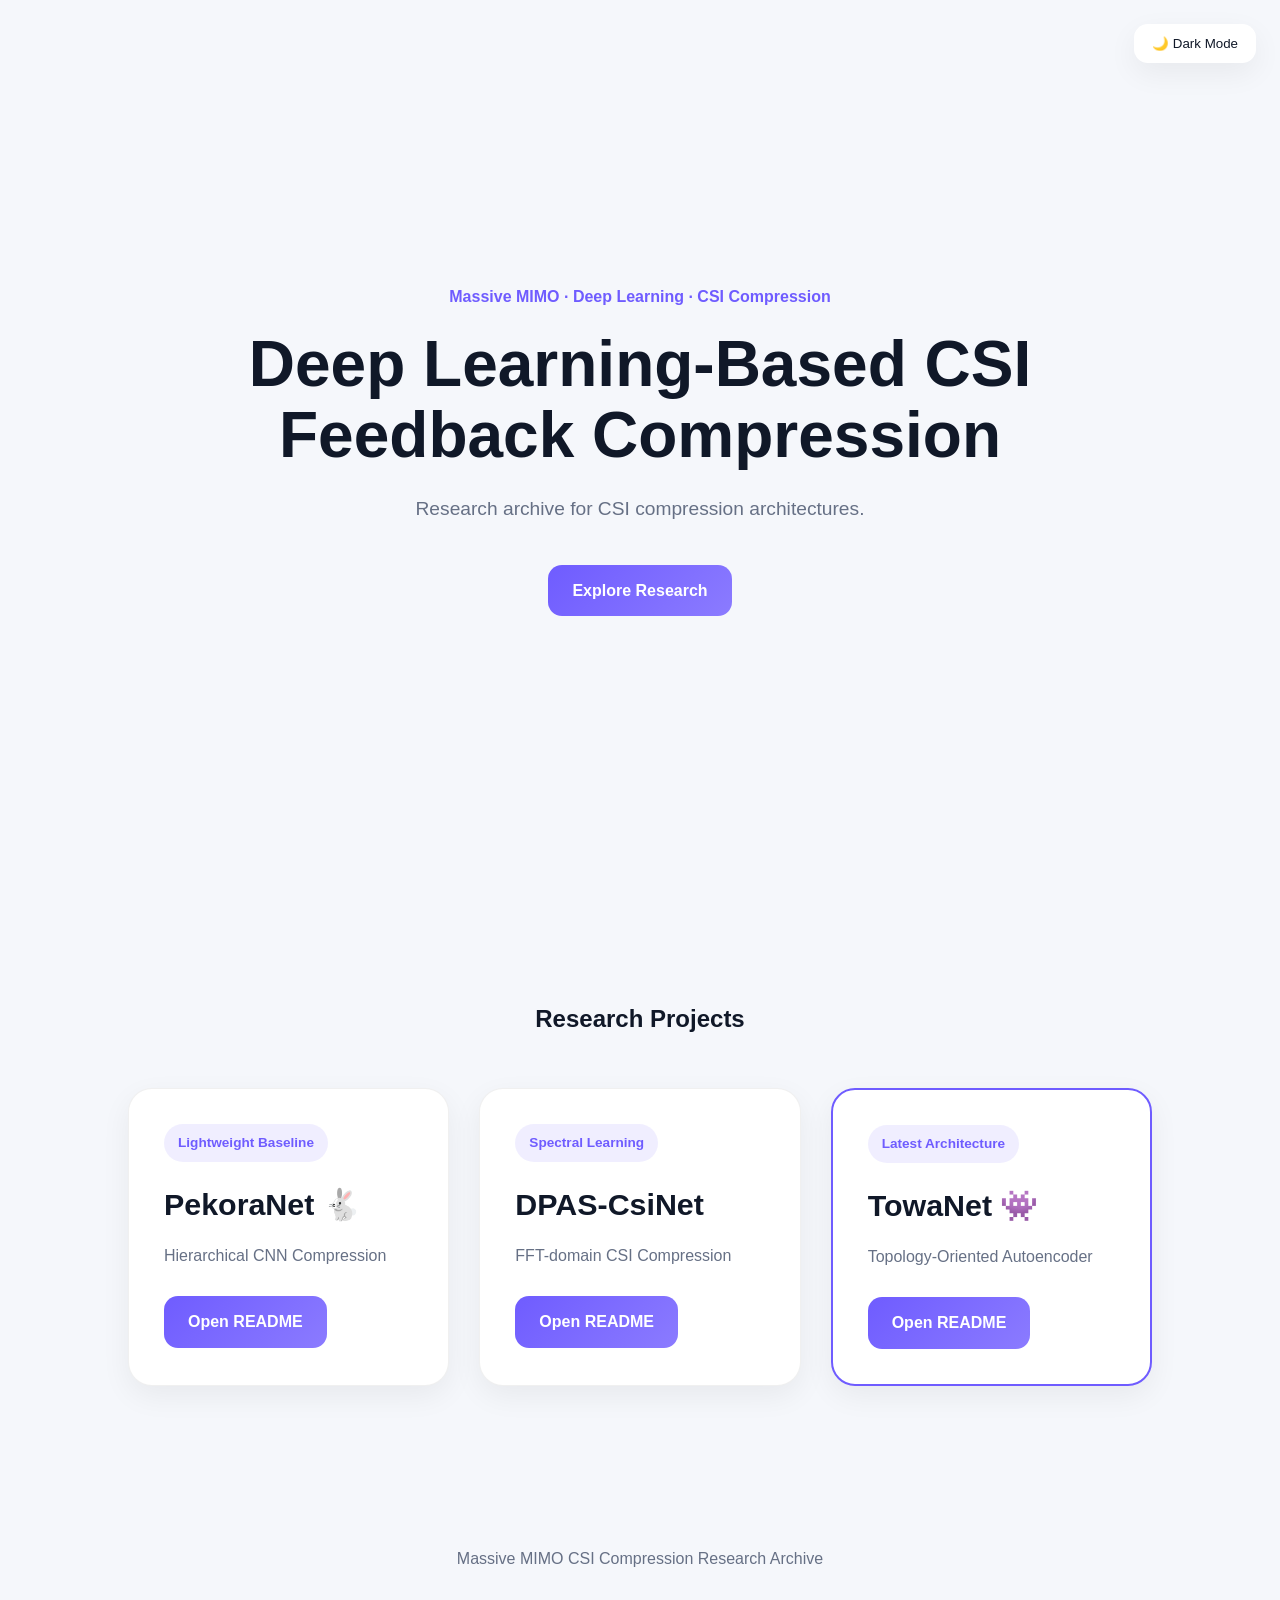
==== commit 6a8b2bae: "Add files via upload" ====
--- a/index.html
+++ b/index.html
@@ -1 +1,106 @@
-<!DOCTYPE html><html><head><meta charset='UTF-8'><meta name='viewport' content='width=device-width, initial-scale=1.0'><title>CSI Compression Research</title><link rel='stylesheet' href='style.css'></head><body><button id='themeToggle' class='theme-toggle'>🌙 Dark Mode</button><section class='hero'><div class='hero-content'><p class='hero-tag'>Massive MIMO · Deep Learning · CSI Compression</p><h1>Deep Learning-Based CSI Feedback Compression</h1><p class='hero-description'>Research archive for CSI feedback compression architectures.</p><div class='hero-buttons'><a href='#projects'>Explore Research</a></div></div></section><section class='projects' id='projects'><h2>Research Projects</h2><div class='project-grid'><div class='project-card'><div class='project-label'>Lightweight Baseline</div><h3>PekoraNet 🐇</h3><p class='project-subtitle'>Hierarchical CNN Framework</p><a class='readme-btn' href='viewer.html?file=PekoraNet_README.md'>Open README</a></div><div class='project-card'><div class='project-label'>Spectral Learning</div><h3>DPAS-CsiNet</h3><p class='project-subtitle'>FFT-based CSI Compression</p><a class='readme-btn' href='viewer.html?file=DPAS_README.md'>Open README</a></div><div class='project-card featured'><div class='project-label'>Latest Architecture</div><h3>TowaNet 👾</h3><p class='project-subtitle'>Topology-Oriented Autoencoder</p><a class='readme-btn' href='viewer.html?file=TowaNet_README.md'>Open README</a></div></div></section><footer><p>Massive MIMO CSI Compression Research Archive</p></footer><script>const toggleBtn=document.getElementById('themeToggle');toggleBtn.addEventListener('click',()=>{document.body.classList.toggle('dark-mode');toggleBtn.innerHTML=document.body.classList.contains('dark-mode')?'☀️ Light Mode':'🌙 Dark Mode';});</script></body></html>+<!DOCTYPE html>
+<html lang="en">
+<head>
+<meta charset="UTF-8">
+<meta name="viewport" content="width=device-width, initial-scale=1.0">
+<title>CSI Compression Research</title>
+<link rel="stylesheet" href="style.css">
+</head>
+<body>
+
+<button id="themeToggle" class="theme-toggle">🌙 Dark Mode</button>
+
+<section class="hero">
+<div class="hero-content">
+
+<p class="hero-tag">
+Massive MIMO · Deep Learning · CSI Compression
+</p>
+
+<h1>
+Deep Learning-Based CSI Feedback Compression
+</h1>
+
+<p class="hero-description">
+Research archive for CSI compression architectures.
+</p>
+
+<div class="hero-buttons">
+<a href="#projects">Explore Research</a>
+</div>
+
+</div>
+</section>
+
+<section class="projects" id="projects">
+
+<h2>Research Projects</h2>
+
+<div class="project-grid">
+
+<div class="project-card">
+<div class="project-label">Lightweight Baseline</div>
+<h3>PekoraNet 🐇</h3>
+<p class="project-subtitle">Hierarchical CNN Compression</p>
+
+<a class="readme-btn"
+href="viewer.html?file=PekoraNet_README.md">
+Open README
+</a>
+</div>
+
+<div class="project-card">
+<div class="project-label">Spectral Learning</div>
+<h3>DPAS-CsiNet</h3>
+<p class="project-subtitle">FFT-domain CSI Compression</p>
+
+<a class="readme-btn"
+href="viewer.html?file=DPAS_README.md">
+Open README
+</a>
+</div>
+
+<div class="project-card featured">
+<div class="project-label">Latest Architecture</div>
+<h3>TowaNet 👾</h3>
+<p class="project-subtitle">Topology-Oriented Autoencoder</p>
+
+<a class="readme-btn"
+href="viewer.html?file=TowaNet_README.md">
+Open README
+</a>
+</div>
+
+</div>
+
+</section>
+
+<footer>
+<p>Massive MIMO CSI Compression Research Archive</p>
+</footer>
+
+<script>
+
+const toggleBtn =
+document.getElementById("themeToggle");
+
+toggleBtn.addEventListener("click", () => {
+
+document.body.classList.toggle("dark-mode");
+
+if(document.body.classList.contains("dark-mode")) {
+
+toggleBtn.innerHTML = "☀️ Light Mode";
+
+} else {
+
+toggleBtn.innerHTML = "🌙 Dark Mode";
+
+}
+
+});
+
+</script>
+
+</body>
+</html>
--- a/style.css
+++ b/style.css
@@ -1 +1,146 @@
-:root{--bg:#f5f7fb;--bg-secondary:#ffffff;--text:#101828;--text-soft:#667085;--accent:#6f5cff;--accent-2:#8b7bff;--border:rgba(0,0,0,0.06);--shadow:0 10px 30px rgba(0,0,0,0.06)}.dark-mode{--bg:#070b16;--bg-secondary:rgba(255,255,255,0.04);--text:#e8ecff;--text-soft:#aab3d9;--accent:#7c5cff;--accent-2:#b78cff}*{margin:0;padding:0;box-sizing:border-box}body{background:var(--bg);color:var(--text);font-family:'Segoe UI',sans-serif;line-height:1.6}.hero{min-height:100vh;display:flex;align-items:center;justify-content:center;text-align:center;padding:40px}.hero-content{max-width:900px}.hero-tag{color:var(--accent);margin-bottom:20px;font-weight:700}.hero h1{font-size:4rem;line-height:1.1;margin-bottom:24px}.hero-description{color:var(--text-soft);margin-bottom:40px;font-size:1.2rem}.hero-buttons a,.readme-btn{display:inline-block;text-decoration:none;color:white;background:linear-gradient(135deg,var(--accent),var(--accent-2));padding:13px 24px;border-radius:14px;font-weight:600}.theme-toggle{position:fixed;top:24px;right:24px;border:none;background:var(--bg-secondary);color:var(--text);padding:12px 18px;border-radius:14px;cursor:pointer;box-shadow:var(--shadow)}section{padding:100px 10%}section h2{text-align:center;margin-bottom:50px}.project-grid{display:grid;grid-template-columns:repeat(auto-fit,minmax(320px,1fr));gap:30px}.project-card{background:var(--bg-secondary);border:1px solid var(--border);border-radius:24px;padding:35px;box-shadow:var(--shadow)}.featured{border:2px solid var(--accent)}.project-label{display:inline-block;margin-bottom:18px;padding:8px 14px;border-radius:999px;background:rgba(111,92,255,0.1);color:var(--accent);font-size:.85rem;font-weight:700}.project-card h3{font-size:1.9rem;margin-bottom:14px}.project-subtitle{color:var(--text-soft);margin-bottom:28px}footer{padding:60px 20px;text-align:center;color:var(--text-soft)}+:root {
+--bg:#f5f7fb;
+--bg-secondary:#ffffff;
+--text:#101828;
+--text-soft:#667085;
+--accent:#6f5cff;
+--accent-2:#8b7bff;
+--border:rgba(0,0,0,0.06);
+--shadow:0 10px 30px rgba(0,0,0,0.06);
+}
+
+.dark-mode {
+--bg:#070b16;
+--bg-secondary:rgba(255,255,255,0.04);
+--text:#e8ecff;
+--text-soft:#aab3d9;
+--accent:#7c5cff;
+--accent-2:#b78cff;
+}
+
+* {
+margin:0;
+padding:0;
+box-sizing:border-box;
+}
+
+body {
+background:var(--bg);
+color:var(--text);
+font-family:'Segoe UI',sans-serif;
+line-height:1.6;
+}
+
+.hero {
+min-height:100vh;
+display:flex;
+align-items:center;
+justify-content:center;
+text-align:center;
+padding:40px;
+}
+
+.hero-content {
+max-width:900px;
+}
+
+.hero-tag {
+color:var(--accent);
+margin-bottom:20px;
+font-weight:700;
+}
+
+.hero h1 {
+font-size:4rem;
+line-height:1.1;
+margin-bottom:24px;
+}
+
+.hero-description {
+color:var(--text-soft);
+margin-bottom:40px;
+font-size:1.2rem;
+}
+
+.hero-buttons a,
+.readme-btn {
+display:inline-block;
+text-decoration:none;
+color:white;
+background:linear-gradient(
+135deg,
+var(--accent),
+var(--accent-2)
+);
+padding:13px 24px;
+border-radius:14px;
+font-weight:600;
+}
+
+.theme-toggle {
+position:fixed;
+top:24px;
+right:24px;
+border:none;
+background:var(--bg-secondary);
+color:var(--text);
+padding:12px 18px;
+border-radius:14px;
+cursor:pointer;
+box-shadow:var(--shadow);
+}
+
+section {
+padding:100px 10%;
+}
+
+section h2 {
+text-align:center;
+margin-bottom:50px;
+}
+
+.project-grid {
+display:grid;
+grid-template-columns:
+repeat(auto-fit,minmax(320px,1fr));
+gap:30px;
+}
+
+.project-card {
+background:var(--bg-secondary);
+border:1px solid var(--border);
+border-radius:24px;
+padding:35px;
+box-shadow:var(--shadow);
+}
+
+.featured {
+border:2px solid var(--accent);
+}
+
+.project-label {
+display:inline-block;
+margin-bottom:18px;
+padding:8px 14px;
+border-radius:999px;
+background:rgba(111,92,255,0.1);
+color:var(--accent);
+font-size:.85rem;
+font-weight:700;
+}
+
+.project-card h3 {
+font-size:1.9rem;
+margin-bottom:14px;
+}
+
+.project-subtitle {
+color:var(--text-soft);
+margin-bottom:28px;
+}
+
+footer {
+padding:60px 20px;
+text-align:center;
+color:var(--text-soft);
+}
